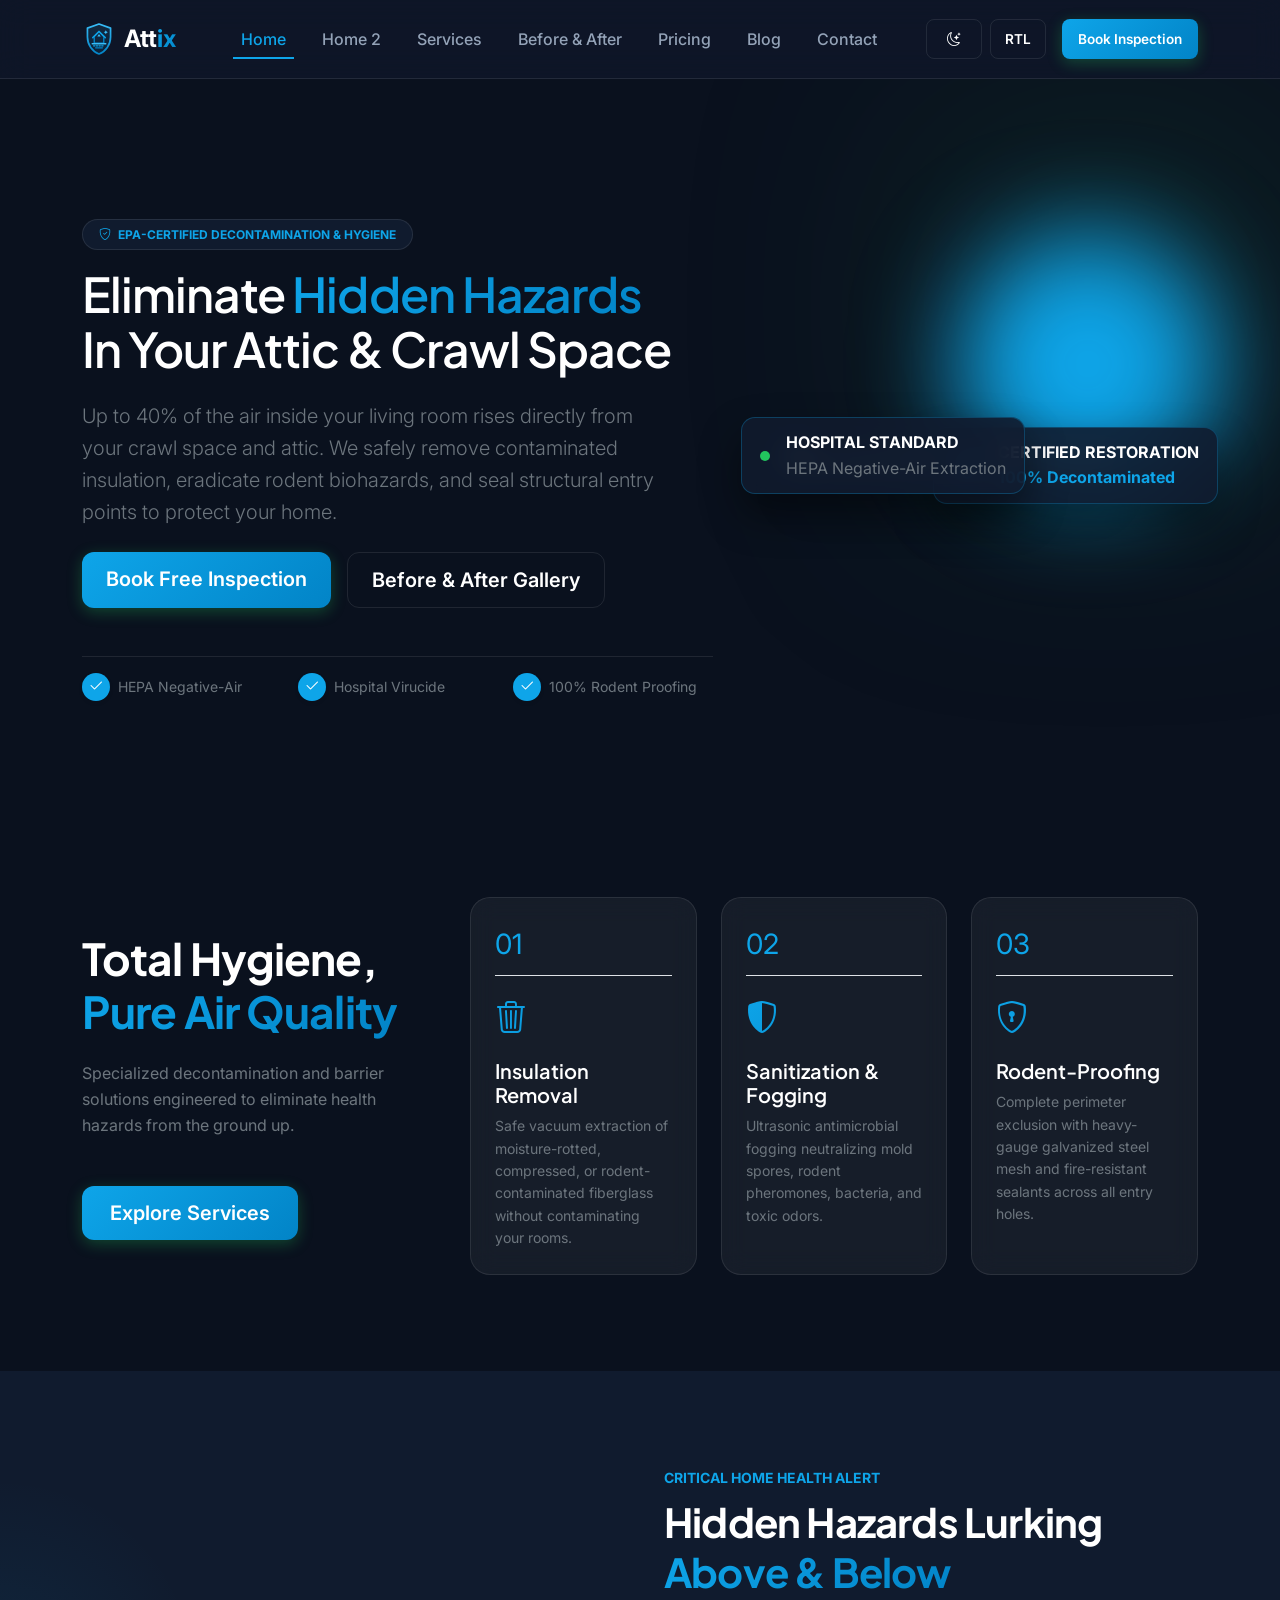
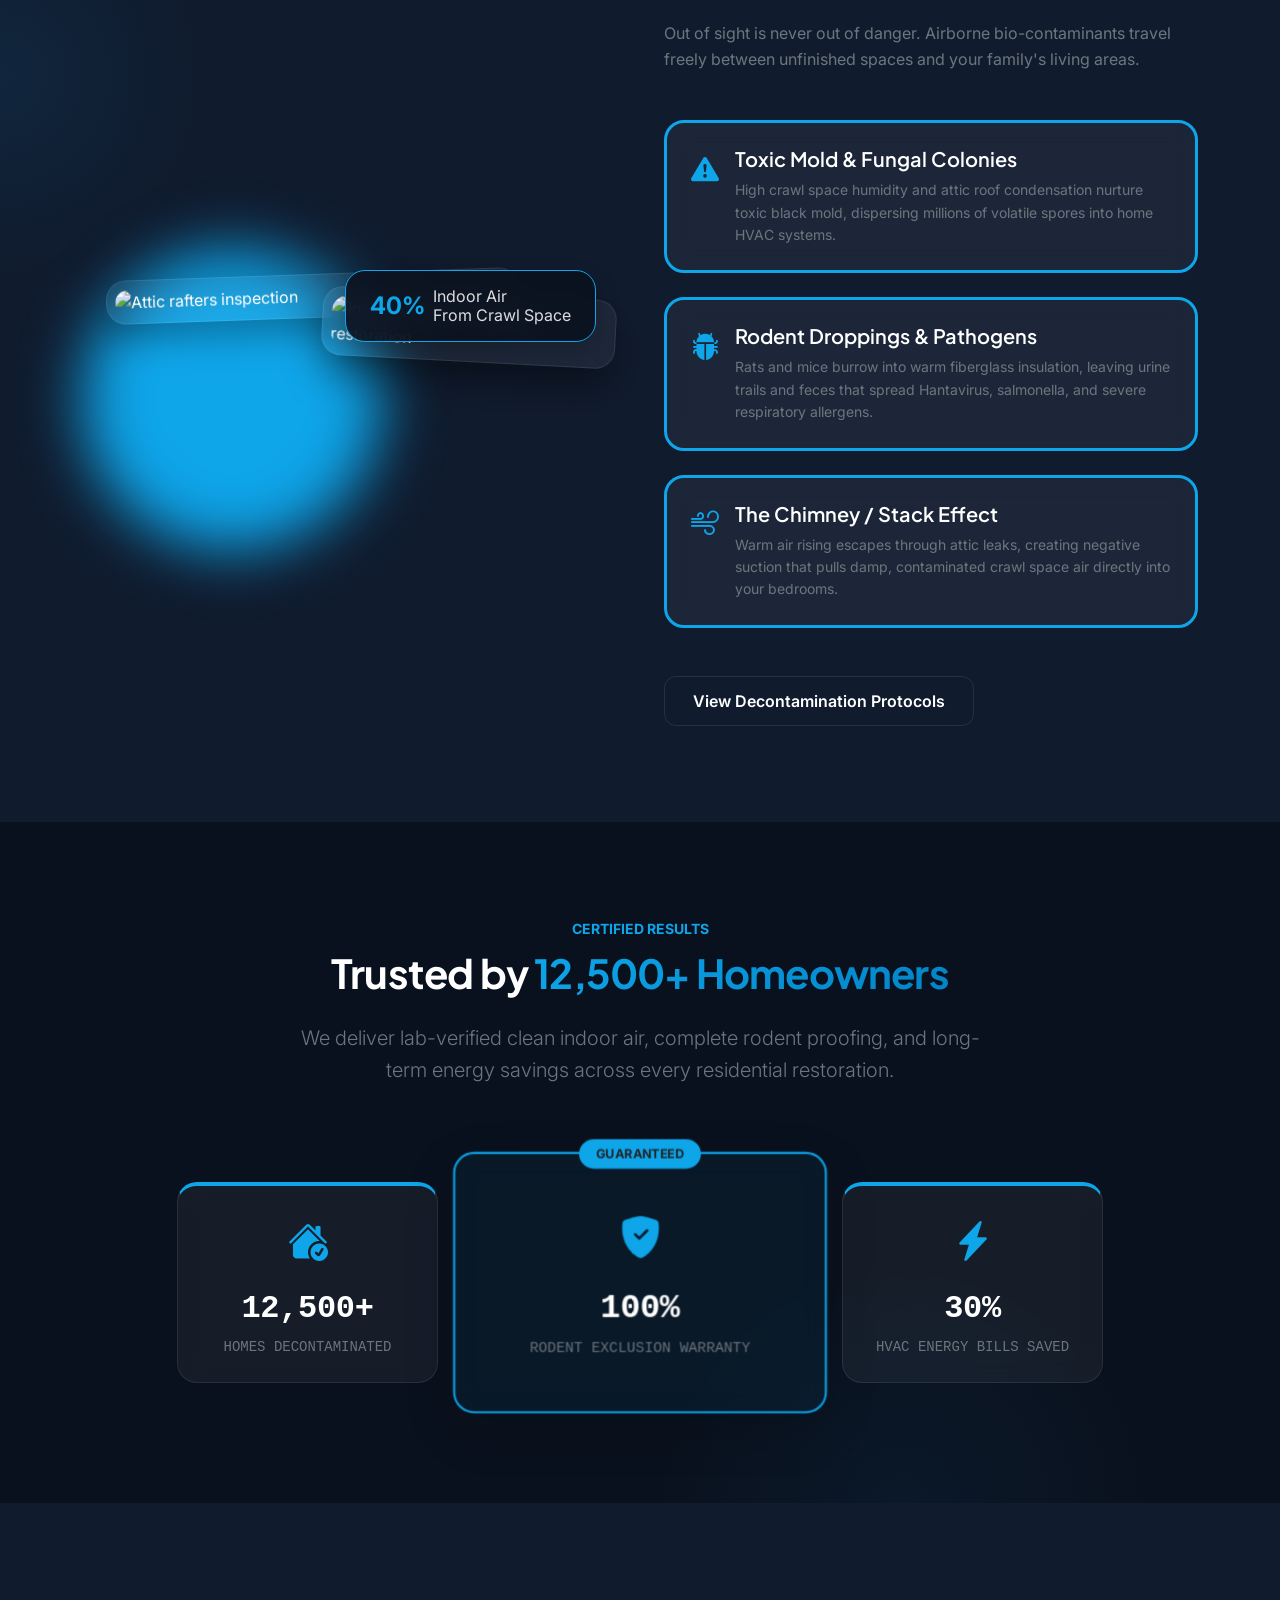
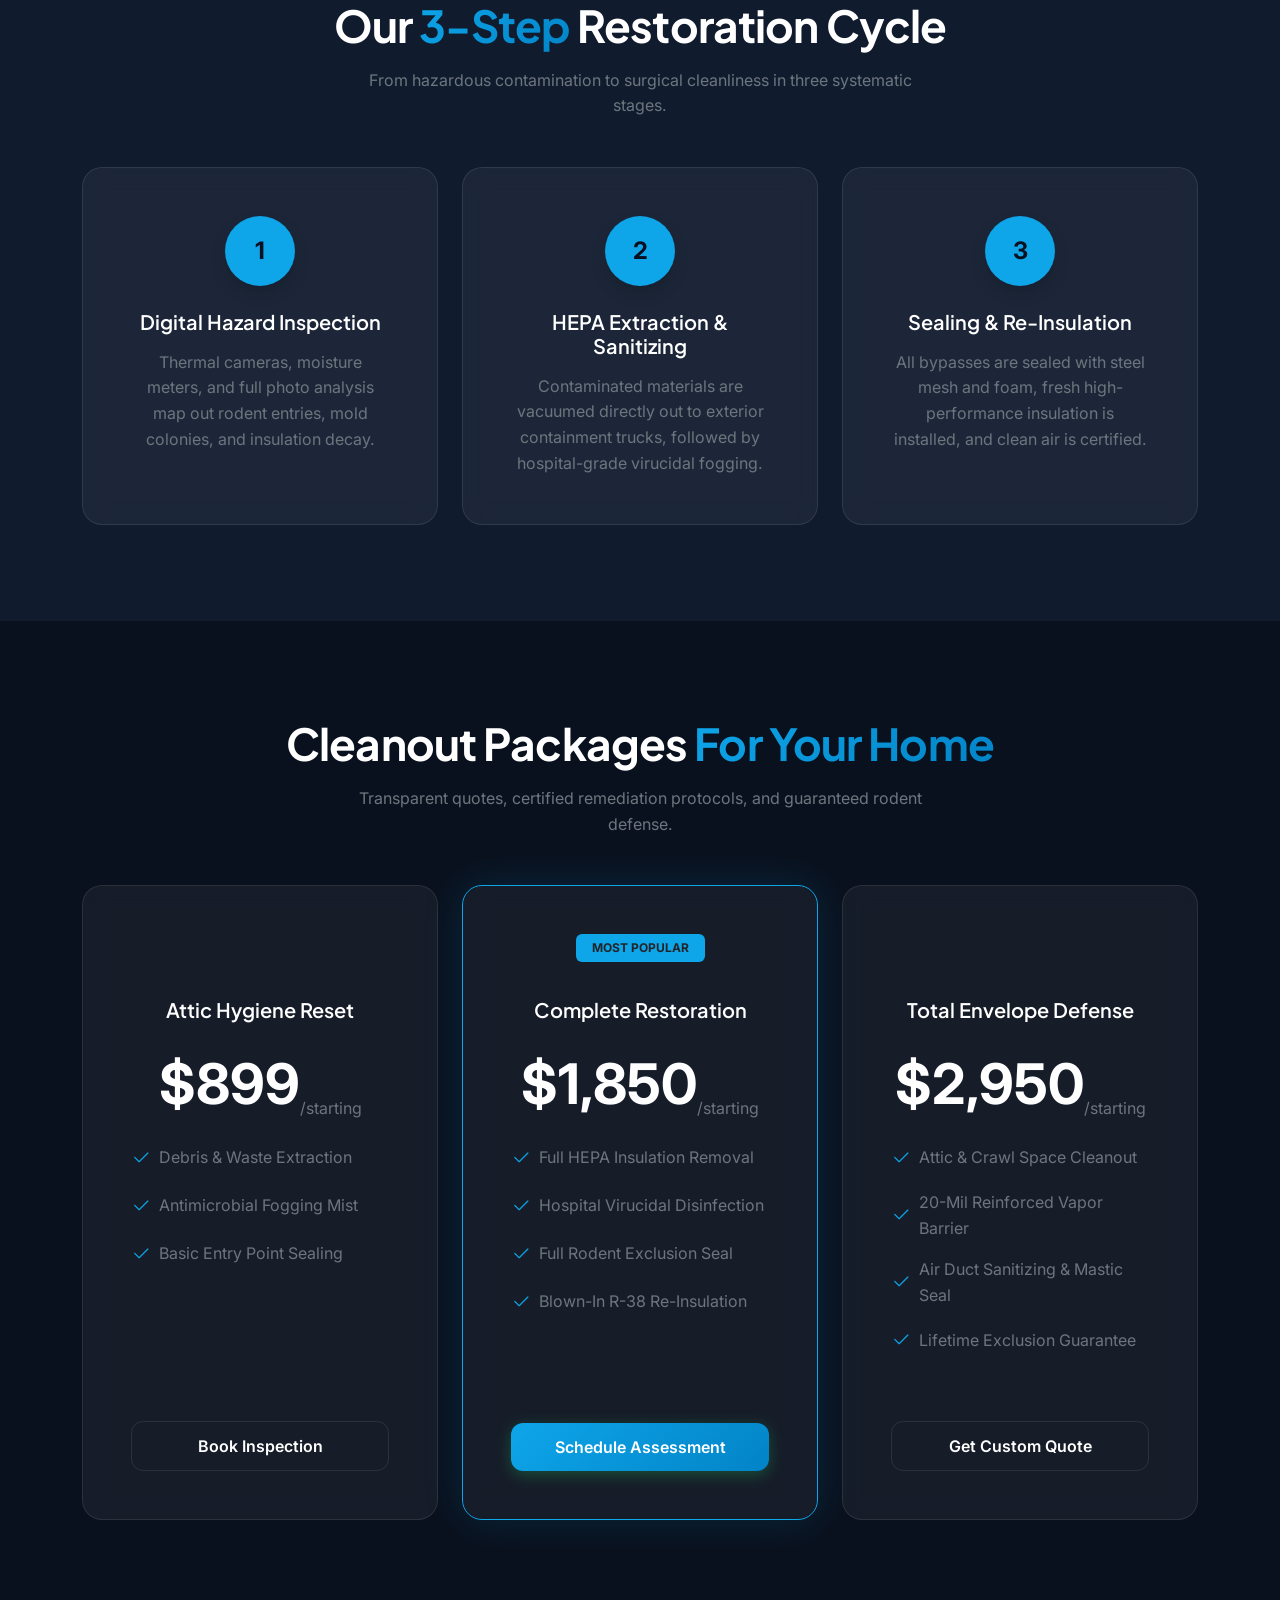
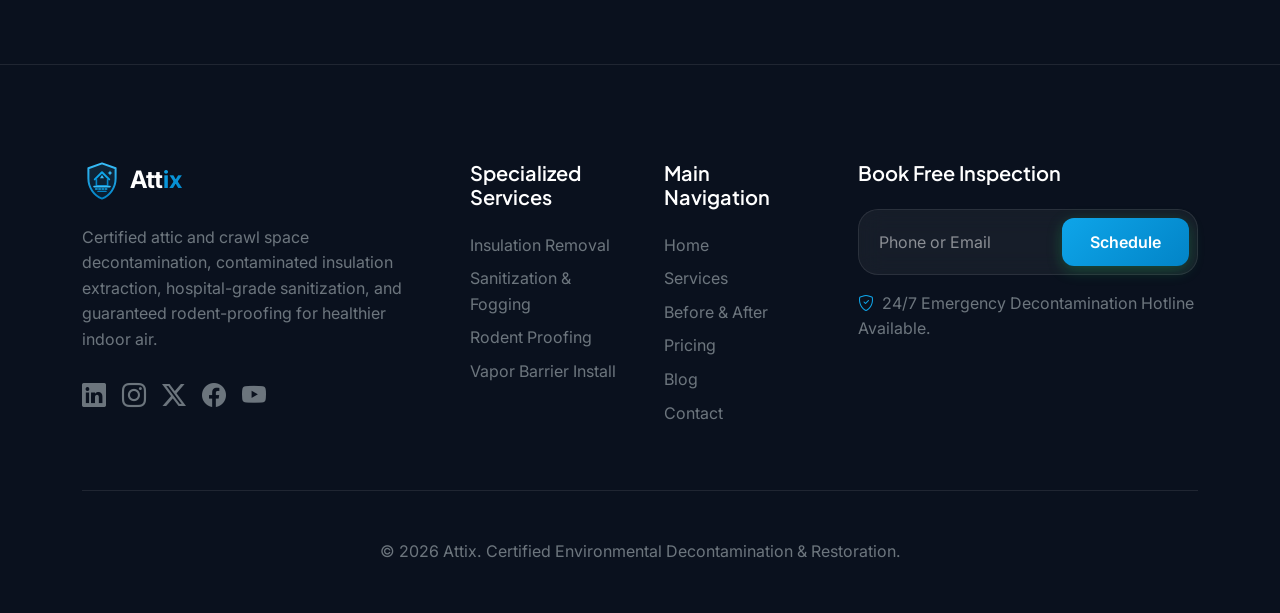
==== index.html @ 50604d41 "feat: complete attic and crawl space cleaning website with Attix branding" ====
<!DOCTYPE html>
<html lang="en">

<head>
    <meta charset="UTF-8">
    <meta name="viewport" content="width=device-width, initial-scale=1.0">
    <title>Attix | Attic &amp; Crawl Space Cleaning Service</title>
    <link rel="icon" type="image/svg+xml" href="assets/images/logo.svg">
    <meta name="description"
        content="Professional attic and crawl space cleaning, contaminated insulation removal, hospital-grade sanitization, and rodent-proofing. Eliminate hidden home hazards today.">

    <!-- Bootstrap 5 CDN -->
    <link href="https://cdn.jsdelivr.net/npm/bootstrap@5.3.0/dist/css/bootstrap.min.css" rel="stylesheet">
    <link rel="stylesheet" href="https://cdn.jsdelivr.net/npm/bootstrap-icons@1.10.5/font/bootstrap-icons.css">

    <!-- Custom CSS -->
    <link rel="stylesheet" href="assets/css/style.css">
    <link rel="stylesheet" href="assets/css/dark-mode.css">
    <link rel="stylesheet" href="assets/css/rtl.css">
</head>

<body>

    <!-- Navbar -->
    <nav class="navbar navbar-expand-xl navbar-custom sticky-top">
        <div class="container">
            <a class="navbar-brand d-flex align-items-center" href="index.html">
                <img src="assets/images/logo.svg" alt="Attix Logo" class="me-2" style="height: 34px; width: 34px;">
                <span class="fw-bold text-white fs-4">Att<span class="text-gradient">ix</span></span>
            </a>
            <button class="navbar-toggler border-0" type="button" data-bs-toggle="collapse" data-bs-target="#navbarNav">
                <i class="bi bi-list text-white fs-2"></i>
            </button>

            <div class="collapse navbar-collapse" id="navbarNav">
                <ul class="navbar-nav mx-auto">
                    <li class="nav-item"><a class="nav-link active" href="index.html">Home</a></li>
                    <li class="nav-item"><a class="nav-link" href="home2.html">Home 2</a></li>
                    <li class="nav-item"><a class="nav-link" href="services.html">Services</a></li>
                    <li class="nav-item"><a class="nav-link" href="portfolio.html">Before & After</a></li>
                    <li class="nav-item"><a class="nav-link" href="pricing.html">Pricing</a></li>
                    <li class="nav-item"><a class="nav-link" href="blog.html">Blog</a></li>
                    <li class="nav-item"><a class="nav-link" href="contact.html">Contact</a></li>
                </ul>
                <div class="d-flex align-items-center gap-3">
                    <div class="d-flex gap-2">
                        <button class="btn btn-outline-custom btn-sm d-flex align-items-center justify-content-center nav-toggle-btn" id="theme-toggle" title="Toggle Theme">
                            <i class="bi bi-moon-stars"></i>
                        </button>
                        <button class="btn btn-outline-custom btn-sm d-flex align-items-center justify-content-center nav-toggle-btn" id="rtl-toggle" title="RTL">
                            RTL
                        </button>
                    </div>
                    <a href="contact.html" class="btn btn-primary-custom btn-sm d-flex align-items-center" title="Book Inspection">
                        Book Inspection
                    </a>
                </div>
            </div>
        </div>
    </nav>

    <!-- Hero Section -->
    <header class="hero-section text-center text-lg-start">
        <div class="hero-glow"></div>
        <div class="container">
            <div class="row align-items-center g-5">
                <div class="col-lg-7 mb-5 mb-lg-0">
                    <span class="badge bg-secondary-bg border border-color text-primary-accent mb-3 px-3 py-2 rounded-pill fw-bold text-uppercase tracking-wider"><i class="bi bi-shield-check me-1"></i> EPA-Certified Decontamination &amp; Hygiene</span>
                    <h1 class="hero-title mb-4">
                        Eliminate <span class="text-gradient">Hidden Hazards</span> <br> In Your Attic &amp; Crawl Space
                    </h1>
                    <p class="lead text-secondary mb-4 pe-lg-5">
                        Up to 40% of the air inside your living room rises directly from your crawl space and attic. We safely remove contaminated insulation, eradicate rodent biohazards, and seal structural entry points to protect your home.
                    </p>
                    <div class="d-flex flex-column flex-sm-row justify-content-center justify-content-lg-start gap-3">
                        <a href="contact.html" class="btn btn-primary-custom btn-lg px-4">Book Free Inspection</a>
                        <a href="portfolio.html" class="btn btn-outline-custom btn-lg px-4">Before &amp; After Gallery</a>
                    </div>
                    
                    <div class="mt-5 pt-3 border-top border-color">
                        <div class="row g-3">
                            <div class="col-sm-4 col-6">
                                <div class="d-flex align-items-center gap-2">
                                    <div class="rounded-circle bg-primary-accent d-flex align-items-center justify-content-center flex-shrink-0 shadow-sm" style="width: 28px; height: 28px;">
                                        <i class="bi bi-check2 text-white fw-bold fs-6"></i>
                                    </div>
                                    <span class="text-secondary text-sm">HEPA Negative-Air</span>
                                </div>
                            </div>
                            <div class="col-sm-4 col-6">
                                <div class="d-flex align-items-center gap-2">
                                    <div class="rounded-circle bg-primary-accent d-flex align-items-center justify-content-center flex-shrink-0 shadow-sm" style="width: 28px; height: 28px;">
                                        <i class="bi bi-check2 text-white fw-bold fs-6"></i>
                                    </div>
                                    <span class="text-secondary text-sm">Hospital Virucide</span>
                                </div>
                            </div>
                            <div class="col-sm-4 col-12">
                                <div class="d-flex align-items-center gap-2">
                                    <div class="rounded-circle bg-primary-accent d-flex align-items-center justify-content-center flex-shrink-0 shadow-sm" style="width: 28px; height: 28px;">
                                        <i class="bi bi-check2 text-white fw-bold fs-6"></i>
                                    </div>
                                    <span class="text-secondary text-sm">100% Rodent Proofing</span>
                                </div>
                            </div>
                        </div>
                    </div>
                </div>
                
                <div class="col-lg-5">
                    <div class="hero-img-container position-relative ps-lg-4">
                        <!-- Background blur glow -->
                        <div class="position-absolute rounded-circle bg-primary-accent opacity-10" style="width: 260px; height: 260px; bottom: -20px; right: -20px; filter: blur(50px); z-index: 0;"></div>
                        
                        <!-- Main visual wrapper -->
                        <div class="float-animation position-relative z-index-1">
                            <img src="https://images.unsplash.com/photo-1581092160607-ee22621dd758?auto=format&fit=crop&q=80&w=800"
                                alt="Attic and Crawl Space Hygiene Inspection" class="main-hero-img img-fluid" style="height: 440px; width: 100%; object-fit: cover;">
                        </div>

                        <!-- Hero Floating Logo Badge 1 (Top-Right) -->
                        <div class="hero-floating-badge badge-pos-top-right float-animation-reverse d-flex align-items-center gap-3">
                            <img src="assets/images/logo.svg" alt="Attix Logo" style="width: 30px; height: 30px;">
                            <div>
                                <div class="fw-bold text-white text-xs text-uppercase tracking-wider">Certified Restoration</div>
                                <div class="text-primary-accent text-xs fw-bold mb-0">100% Decontaminated</div>
                            </div>
                        </div>

                        <!-- Hero Floating Badge 2 (Bottom-Left) -->
                        <div class="hero-floating-badge badge-pos-bottom-left float-slow d-flex align-items-center gap-3">
                            <span class="pulse-indicator"></span>
                            <div>
                                <div class="fw-bold text-white text-xs text-uppercase tracking-wider">Hospital Standard</div>
                                <div class="text-secondary text-xs mb-0">HEPA Negative-Air Extraction</div>
                            </div>
                        </div>
                    </div>
                </div>
            </div>
        </div>
    </header>

    <!-- Core Services Section -->
    <section class="py-5 my-5">
        <div class="container">
            <div class="row align-items-center g-5">
                <div class="col-lg-4 text-center text-lg-start">
                    <h2 class="display-5 mb-4">Total Hygiene, <span class="text-gradient">Pure Air Quality</span></h2>
                    <p class="text-secondary mb-5">Specialized decontamination and barrier solutions engineered to eliminate health hazards from the ground up.</p>
                    <a href="services.html" class="btn btn-primary-custom btn-lg">Explore Services</a>
                </div>
                <div class="col-lg-8">
                    <div class="row g-4">
                        <div class="col-md-4">
                            <div class="glass-card p-4 h-100">
                                <div class="mb-3 fs-3 text-primary-accent border-bottom pb-2">01</div>
                                <i class="bi bi-trash3 fs-2 text-gradient mb-3 d-block"></i>
                                <h4 class="h5 mb-2 text-white">Insulation Removal</h4>
                                <p class="text-secondary text-sm mb-0">Safe vacuum extraction of moisture-rotted, compressed, or rodent-contaminated fiberglass without contaminating your rooms.</p>
                            </div>
                        </div>
                        <div class="col-md-4">
                            <div class="glass-card p-4 h-100">
                                <div class="mb-3 fs-3 text-primary-accent border-bottom pb-2">02</div>
                                <i class="bi bi-shield-shaded fs-2 text-gradient mb-3 d-block"></i>
                                <h4 class="h5 mb-2 text-white">Sanitization &amp; Fogging</h4>
                                <p class="text-secondary text-sm mb-0">Ultrasonic antimicrobial fogging neutralizing mold spores, rodent pheromones, bacteria, and toxic odors.</p>
                            </div>
                        </div>
                        <div class="col-md-4">
                            <div class="glass-card p-4 h-100">
                                <div class="mb-3 fs-3 text-primary-accent border-bottom pb-2">03</div>
                                <i class="bi bi-shield-lock fs-2 text-gradient mb-3 d-block"></i>
                                <h4 class="h5 mb-2 text-white">Rodent-Proofing</h4>
                                <p class="text-secondary text-sm mb-0">Complete perimeter exclusion with heavy-gauge galvanized steel mesh and fire-resistant sealants across all entry holes.</p>
                            </div>
                        </div>
                    </div>
                </div>
            </div>
        </div>
    </section>

    <!-- Hidden Hazards Showcase Section -->
    <section class="py-5 bg-secondary-bg position-relative overflow-hidden">
        <!-- Subtle background glow -->
        <div class="position-absolute" style="width: 400px; height: 400px; background: radial-gradient(circle, rgba(14, 165, 233, 0.08) 0%, transparent 70%); top: 10%; left: -200px; pointer-events: none;"></div>
        
        <div class="container py-5">
            <div class="row align-items-center g-5">
                <!-- Left: Overlapping Image Gallery -->
                <div class="col-lg-6">
                    <div class="position-relative p-4">
                        <!-- Background decoration circle -->
                        <div class="position-absolute rounded-circle bg-primary-accent opacity-10" style="width: 300px; height: 300px; top: 0; left: 0; filter: blur(30px); z-index: 0;"></div>
                        
                        <!-- Main Image -->
                        <div class="glass-card p-2 position-relative z-index-1" style="max-width: 85%; transform: rotate(-2deg); box-shadow: 0 15px 35px rgba(0,0,0,0.3);">
                            <img src="https://images.unsplash.com/photo-1513694203232-719a280e022f?auto=format&fit=crop&q=80&w=800"
                                class="img-fluid rounded-4" alt="Attic rafters inspection" style="width: 100%; height: 350px; object-fit: cover;">
                        </div>
                        
                        <!-- Floating Overlapping Image -->
                        <div class="glass-card p-2 position-absolute" style="max-width: 55%; bottom: -20px; right: 0; z-index: 2; transform: rotate(3deg); box-shadow: 0 20px 40px rgba(0,0,0,0.4);">
                            <img src="https://images.unsplash.com/photo-1621905251189-08b45d6a269e?auto=format&fit=crop&q=80&w=600"
                                class="img-fluid rounded-4" alt="Insulation and air sealing restoration" style="width: 100%; height: 220px; object-fit: cover;">
                        </div>
                        
                        <!-- Floating Badge -->
                        <div class="glass-card px-4 py-3 position-absolute border-primary-accent" style="top: 20px; right: 20px; z-index: 3; background: rgba(10, 17, 30, 0.9); box-shadow: 0 10px 25px rgba(0,0,0,0.2);">
                            <div class="d-flex align-items-center gap-2">
                                <span class="fs-4 text-primary-accent fw-bold">40%</span>
                                <span class="text-xs" style="line-height: 1.2; color: rgba(255, 255, 255, 0.85) !important;">Indoor Air<br>From Crawl Space</span>
                            </div>
                        </div>
                    </div>
                </div>

                <!-- Right: Content and Feature Blocks -->
                <div class="col-lg-6">
                    <div class="text-center text-lg-start">
                        <span class="text-primary-accent text-uppercase tracking-wider small fw-bold mb-2 d-block">Critical Home Health Alert</span>
                        <h2 class="section-title mb-4">Hidden Hazards Lurking <span class="text-gradient">Above &amp; Below</span></h2>
                        <p class="text-secondary mb-5">Out of sight is never out of danger. Airborne bio-contaminants travel freely between unfinished spaces and your family's living areas.</p>
                    </div>
                    
                    <div class="d-flex flex-column gap-4 mb-5">
                        <div class="glass-card p-4 hover-effect border-start border-3 border-primary-accent">
                            <div class="d-flex align-items-start gap-3">
                                <div class="fs-3 text-primary-accent"><i class="bi bi-exclamation-triangle-fill"></i></div>
                                <div>
                                    <h4 class="h5 text-white mb-2">Toxic Mold &amp; Fungal Colonies</h4>
                                    <p class="text-secondary text-sm mb-0">High crawl space humidity and attic roof condensation nurture toxic black mold, dispersing millions of volatile spores into home HVAC systems.</p>
                                </div>
                            </div>
                        </div>
                        
                        <div class="glass-card p-4 hover-effect border-start border-3 border-primary-accent">
                            <div class="d-flex align-items-start gap-3">
                                <div class="fs-3 text-primary-accent"><i class="bi bi-bug-fill"></i></div>
                                <div>
                                    <h4 class="h5 text-white mb-2">Rodent Droppings &amp; Pathogens</h4>
                                    <p class="text-secondary text-sm mb-0">Rats and mice burrow into warm fiberglass insulation, leaving urine trails and feces that spread Hantavirus, salmonella, and severe respiratory allergens.</p>
                                </div>
                            </div>
                        </div>

                        <div class="glass-card p-4 hover-effect border-start border-3 border-primary-accent">
                            <div class="d-flex align-items-start gap-3">
                                <div class="fs-3 text-primary-accent"><i class="bi bi-wind"></i></div>
                                <div>
                                    <h4 class="h5 text-white mb-2">The Chimney / Stack Effect</h4>
                                    <p class="text-secondary text-sm mb-0">Warm air rising escapes through attic leaks, creating negative suction that pulls damp, contaminated crawl space air directly into your bedrooms.</p>
                                </div>
                            </div>
                        </div>
                    </div>
                    
                    <div class="d-flex justify-content-center justify-content-lg-start gap-3">
                        <a href="services.html" class="btn btn-outline-custom">View Decontamination Protocols</a>
                    </div>
                </div>
            </div>
        </div>
    </section>

    <!-- Trusted By / Stats Section -->
    <section class="py-5 position-relative overflow-hidden">
        <!-- Glow accents -->
        <div class="position-absolute" style="width: 500px; height: 500px; background: radial-gradient(circle, rgba(14, 165, 233, 0.05) 0%, transparent 70%); bottom: -250px; right: 10%; pointer-events: none;"></div>

        <div class="container py-5 text-center">
            <div class="max-w-700 mx-auto mb-5">
                <span class="text-primary-accent text-uppercase tracking-wider small fw-bold mb-2 d-block">Certified Results</span>
                <h2 class="section-title mb-4">Trusted by <span class="text-gradient">12,500+ Homeowners</span></h2>
                <p class="text-secondary lead">We deliver lab-verified clean indoor air, complete rodent proofing, and long-term energy savings across every residential restoration.</p>
            </div>
            
            <div class="row g-4 justify-content-center align-items-center mt-2">
                <!-- Stat Card 1 -->
                <div class="col-md-4 col-lg-3">
                    <div class="glass-card p-4 text-center hover-effect h-100" style="border-top: 4px solid var(--primary-accent);">
                        <div class="fs-1 text-primary-accent mb-3"><i class="bi bi-house-check-fill"></i></div>
                        <h3 class="display-6 fw-bold text-white mb-2 font-monospace">12,500+</h3>
                        <p class="text-secondary small mb-0 font-monospace text-uppercase tracking-wider">Homes Decontaminated</p>
                    </div>
                </div>

                <!-- Stat Card 2 (Highlighted) -->
                <div class="col-md-4 col-lg-4">
                    <div class="glass-card p-5 text-center hover-effect h-100 position-relative shadow-lg" 
                        style="border: 2px solid var(--primary-accent); transform: scale(1.05); background: rgba(14, 165, 233, 0.05);">
                        <div class="position-absolute top-0 start-50 translate-middle badge bg-primary-accent text-dark rounded-pill px-3 py-2 text-xs">GUARANTEED</div>
                        <div class="fs-1 text-primary-accent mb-3"><i class="bi bi-shield-fill-check"></i></div>
                        <h3 class="display-5 fw-bold text-white mb-2 font-monospace">100%</h3>
                        <p class="text-secondary small mb-0 font-monospace text-uppercase tracking-wider">Rodent Exclusion Warranty</p>
                    </div>
                </div>

                <!-- Stat Card 3 -->
                <div class="col-md-4 col-lg-3">
                    <div class="glass-card p-4 text-center hover-effect h-100" style="border-top: 4px solid var(--primary-accent);">
                        <div class="fs-1 text-primary-accent mb-3"><i class="bi bi-lightning-charge-fill"></i></div>
                        <h3 class="display-6 fw-bold text-white mb-2 font-monospace">30%</h3>
                        <p class="text-secondary small mb-0 font-monospace text-uppercase tracking-wider">HVAC Energy Bills Saved</p>
                    </div>
                </div>
            </div>
        </div>
    </section>

    <!-- How It Works Section -->
    <section class="py-5 bg-secondary-bg">
        <div class="container py-5">
            <div class="text-center mb-5">
                <h2 class="display-5 mb-3">Our <span class="text-gradient">3-Step</span> Restoration Cycle</h2>
                <p class="text-secondary max-w-600 mx-auto">From hazardous contamination to surgical cleanliness in three systematic stages.</p>
            </div>
            <div class="row g-4">
                <div class="col-md-4">
                    <div class="glass-card p-5 h-100 text-center">
                        <div class="mb-4 mx-auto d-flex align-items-center justify-content-center fw-bold rounded-circle shadow"
                            style="width: 70px; height: 70px; font-size: 1.5rem; background-color: var(--primary-accent); color: #0b1020;">1</div>
                        <h4 class="h5 mb-3">Digital Hazard Inspection</h4>
                        <p class="text-secondary mb-0">Thermal cameras, moisture meters, and full photo analysis map out rodent entries, mold colonies, and insulation decay.</p>
                    </div>
                </div>
                <div class="col-md-4">
                    <div class="glass-card p-5 h-100 text-center">
                        <div class="mb-4 mx-auto d-flex align-items-center justify-content-center fw-bold rounded-circle shadow"
                            style="width: 70px; height: 70px; font-size: 1.5rem; background-color: var(--primary-accent); color: #0b1020;">2</div>
                        <h4 class="h5 mb-3">HEPA Extraction &amp; Sanitizing</h4>
                        <p class="text-secondary mb-0">Contaminated materials are vacuumed directly out to exterior containment trucks, followed by hospital-grade virucidal fogging.</p>
                    </div>
                </div>
                <div class="col-md-4">
                    <div class="glass-card p-5 h-100 text-center">
                        <div class="mb-4 mx-auto d-flex align-items-center justify-content-center fw-bold rounded-circle shadow"
                            style="width: 70px; height: 70px; font-size: 1.5rem; background-color: var(--primary-accent); color: #0b1020;">3</div>
                        <h4 class="h5 mb-3">Sealing &amp; Re-Insulation</h4>
                        <p class="text-secondary mb-0">All bypasses are sealed with steel mesh and foam, fresh high-performance insulation is installed, and clean air is certified.</p>
                    </div>
                </div>
            </div>
        </div>
    </section>

    <!-- Pricing Preview Section -->
    <section class="py-5">
        <div class="container py-5">
            <div class="text-center mb-5">
                <h2 class="display-5 mb-3">Cleanout Packages <span class="text-gradient">For Your Home</span></h2>
                <p class="text-secondary max-w-600 mx-auto">Transparent quotes, certified remediation protocols, and guaranteed rodent defense.</p>
            </div>
            <div class="row g-4 justify-content-center">
                <div class="col-lg-4 col-md-6">
                    <div class="glass-card p-5 h-100 d-flex flex-column">
                        <div style="height: 40px;" class="mb-4"></div> <!-- Badge Spacer -->
                        <h4 class="h5 text-white mb-4 text-center">Attic Hygiene Reset</h4>
                        <div class="display-4 fw-bold mb-4 text-white text-center" style="min-height: 72px; display: flex; align-items: flex-end; justify-content: center;">$899 <span
                                class="fs-6 text-secondary fw-normal">/starting</span></div>
                        <ul class="list-unstyled mb-5 text-secondary">
                            <li class="mb-3 d-flex align-items-center gap-2"><i
                                    class="bi bi-check2 text-primary-accent fs-5"></i> Debris &amp; Waste Extraction</li>
                            <li class="mb-3 d-flex align-items-center gap-2"><i
                                    class="bi bi-check2 text-primary-accent fs-5"></i> Antimicrobial Fogging Mist</li>
                            <li class="mb-3 d-flex align-items-center gap-2"><i
                                    class="bi bi-check2 text-primary-accent fs-5"></i> Basic Entry Point Sealing</li>
                        </ul>
                        <div class="mt-auto">
                            <a href="contact.html" class="btn btn-outline-custom w-100">Book Inspection</a>
                        </div>
                    </div>
                </div>
                <div class="col-lg-4 col-md-6">
                    <div class="glass-card p-5 h-100 border-primary-accent d-flex flex-column"
                        style="box-shadow: 0 0 40px rgba(14, 165, 233, 0.15);">
                        <div class="text-center mb-4" style="height: 40px;">
                            <div class="badge bg-primary-accent text-dark px-3 py-2">MOST POPULAR</div>
                        </div>
                        <h4 class="h5 text-white mb-4 text-center">Complete Restoration</h4>
                        <div class="display-4 fw-bold mb-4 text-white text-center" style="min-height: 72px; display: flex; align-items: flex-end; justify-content: center;">$1,850 <span
                                class="fs-6 text-secondary fw-normal">/starting</span></div>
                        <ul class="list-unstyled mb-5 text-secondary">
                            <li class="mb-3 d-flex align-items-center gap-2"><i
                                    class="bi bi-check2 text-primary-accent fs-5"></i> Full HEPA Insulation Removal</li>
                            <li class="mb-3 d-flex align-items-center gap-2"><i
                                    class="bi bi-check2 text-primary-accent fs-5"></i> Hospital Virucidal Disinfection</li>
                            <li class="mb-3 d-flex align-items-center gap-2"><i
                                    class="bi bi-check2 text-primary-accent fs-5"></i> Full Rodent Exclusion Seal</li>
                            <li class="mb-3 d-flex align-items-center gap-2"><i
                                    class="bi bi-check2 text-primary-accent fs-5"></i> Blown-In R-38 Re-Insulation</li>
                        </ul>
                        <div class="mt-auto">
                            <a href="contact.html" class="btn btn-primary-custom w-100">Schedule Assessment</a>
                        </div>
                    </div>
                </div>
                <div class="col-lg-4 col-md-6">
                    <div class="glass-card p-5 h-100 d-flex flex-column">
                        <div style="height: 40px;" class="mb-4"></div> <!-- Badge Spacer -->
                        <h4 class="h5 text-white mb-4 text-center">Total Envelope Defense</h4>
                        <div class="display-4 fw-bold mb-4 text-white text-center" style="min-height: 72px; display: flex; align-items: flex-end; justify-content: center;">$2,950 <span
                                class="fs-6 text-secondary fw-normal">/starting</span></div>
                        <ul class="list-unstyled mb-5 text-secondary">
                            <li class="mb-3 d-flex align-items-center gap-2"><i
                                    class="bi bi-check2 text-primary-accent fs-5"></i> Attic &amp; Crawl Space Cleanout</li>
                            <li class="mb-3 d-flex align-items-center gap-2"><i
                                    class="bi bi-check2 text-primary-accent fs-5"></i> 20-Mil Reinforced Vapor Barrier</li>
                            <li class="mb-3 d-flex align-items-center gap-2"><i
                                    class="bi bi-check2 text-primary-accent fs-5"></i> Air Duct Sanitizing &amp; Mastic Seal</li>
                            <li class="mb-3 d-flex align-items-center gap-2"><i
                                    class="bi bi-check2 text-primary-accent fs-5"></i> Lifetime Exclusion Guarantee</li>
                        </ul>
                        <div class="mt-auto">
                            <a href="contact.html" class="btn btn-outline-custom w-100">Get Custom Quote</a>
                        </div>
                    </div>
                </div>
            </div>
        </div>
    </section>

    <!-- Footer -->
    <footer class="py-5 mt-5 border-top border-color">
        <div class="container py-5">
            <div class="row g-5">
                <div class="col-lg-4">
                    <a class="navbar-brand d-flex align-items-center mb-4" href="index.html">
                        <img src="assets/images/logo.svg" alt="Attix Logo" height="34" class="me-2">
                        <span class="fw-bold text-white fs-4">Att<span class="text-gradient">ix</span></span>
                    </a>
                    <p class="text-secondary">Certified attic and crawl space decontamination, contaminated insulation extraction, hospital-grade sanitization, and guaranteed rodent-proofing for healthier indoor air.</p>
                    <div class="d-flex gap-3 fs-4 mt-4 social-links">
                        <a href="#" class="text-secondary"><i class="bi bi-linkedin"></i></a>
                        <a href="#" class="text-secondary"><i class="bi bi-instagram"></i></a>
                        <a href="#" class="text-secondary"><i class="bi bi-twitter-x"></i></a>
                        <a href="#" class="text-secondary"><i class="bi bi-facebook"></i></a>
                        <a href="#" class="text-secondary"><i class="bi bi-youtube"></i></a>
                    </div>
                </div>
                <div class="col-6 col-lg-2">
                    <h5 class="mb-4">Specialized Services</h5>
                    <ul class="list-unstyled text-secondary">
                        <li class="mb-2"><a href="services.html" class="text-decoration-none text-secondary">Insulation Removal</a></li>
                        <li class="mb-2"><a href="services.html" class="text-decoration-none text-secondary">Sanitization &amp; Fogging</a></li>
                        <li class="mb-2"><a href="services.html" class="text-decoration-none text-secondary">Rodent Proofing</a></li>
                        <li class="mb-2"><a href="services.html" class="text-decoration-none text-secondary">Vapor Barrier Install</a></li>
                    </ul>
                </div>
                <div class="col-6 col-lg-2">
                    <h5 class="mb-4">Main Navigation</h5>
                    <ul class="list-unstyled text-secondary">
                        <li class="mb-2"><a href="index.html" class="text-decoration-none text-secondary">Home</a></li>
                        <li class="mb-2"><a href="services.html" class="text-decoration-none text-secondary">Services</a></li>
                        <li class="mb-2"><a href="portfolio.html" class="text-decoration-none text-secondary">Before &amp; After</a></li>
                        <li class="mb-2"><a href="pricing.html" class="text-decoration-none text-secondary">Pricing</a></li>
                        <li class="mb-2"><a href="blog.html" class="text-decoration-none text-secondary">Blog</a></li>
                        <li class="mb-2"><a href="contact.html" class="text-decoration-none text-secondary">Contact</a></li>
                    </ul>
                </div>
                <div class="col-lg-4">
                    <h5 class="mb-4">Book Free Inspection</h5>
                    <div class="glass-card p-2 d-flex">
                        <input type="text" class="form-control bg-transparent border-0 text-white shadow-none"
                            placeholder="Phone or Email">
                        <a href="contact.html" class="btn btn-primary-custom ms-2 text-nowrap">Schedule</a>
                    </div>
                    <p class="text-secondary text-xs mt-3 mb-0"><i class="bi bi-shield-check text-primary-accent me-1"></i> 24/7 Emergency Decontamination Hotline Available.</p>
                </div>
            </div>
            <div class="text-center mt-5 pt-5 text-secondary border-top border-color">
                <p>&copy; 2026 Attix. Certified Environmental Decontamination &amp; Restoration.</p>
            </div>
        </div>
    </footer>

    <!-- Scripts -->
    <script src="https://cdn.jsdelivr.net/npm/bootstrap@5.3.0/dist/js/bootstrap.bundle.min.js"></script>
    <script src="assets/js/main.js"></script>
</body>

</html>
---- assets/css/style.css ----
@import url('https://fonts.googleapis.com/css2?family=Plus+Jakarta+Sans:wght@400;500;600;700;800&family=Inter:wght@400;500;600;700&display=swap');

:root {
    --primary-bg: #0A111E;
    --secondary-bg: #101B2E;
    --card-bg: rgba(255, 255, 255, 0.05);
    --primary-accent: #0EA5E9;
    --secondary-accent: #0284C7;
    --gradient-primary: linear-gradient(135deg, #0EA5E9, #0284C7);
    --text-primary: #FFFFFF;
    --text-secondary: #94A3B8;
    --border-color: rgba(255, 255, 255, 0.09);
    --glow-color: rgba(14, 165, 233, 0.25);
    --success: #10B981;
    --warning: #F59E0B;
    --error: #EF4444;
    --transition: all 0.3s cubic-bezier(0.4, 0, 0.2, 1);
}

* {
    margin: 0;
    padding: 0;
    box-sizing: border-box;
}

body {
    font-size: 16px !important;
    font-family: 'Inter', sans-serif;
    font-weight: 410;
    background-color: var(--primary-bg);
    color: var(--text-primary);
    overflow-x: hidden;
    line-height: 1.6;
}

/* Glassmorphism */
.glass-card {
    background: var(--card-bg);
    backdrop-filter: blur(12px);
    -webkit-backdrop-filter: blur(12px);
    border: 1px solid var(--border-color);
    border-radius: 20px;
    transition: var(--transition);
}

.glass-card:hover {
    border-color: var(--primary-accent);
    box-shadow: 0 0 20px var(--glow-color);
    transform: translateY(-5px);
}

/* Typography Rules */
h1, .h1 {
    font-family: 'Plus Jakarta Sans', sans-serif !important;
    font-size: clamp(2.5rem, 5vw, 3.5rem) !important;
    font-weight: 700 !important;
    letter-spacing: -0.02em;
}

.display-2,
.display-3 {
    font-family: 'Plus Jakarta Sans', sans-serif !important;
    font-size: clamp(1.5rem, 4vw, 2.5rem) !important;
    line-height: 1.15 !important;
    font-weight: 700 !important;
}

h2, .h2 {
    font-family: 'Plus Jakarta Sans', sans-serif !important;
    font-size: clamp(2rem, 4vw, 2.75rem) !important;
    font-weight: 700 !important;
    letter-spacing: -0.02em;
}

h3, .h3 {
    font-family: 'Plus Jakarta Sans', sans-serif !important;
    font-size: clamp(1.5rem, 3vw, 2rem) !important;
    font-weight: 600 !important;
    letter-spacing: -0.01em;
}

h4, h5, h6, .h4, .h5, .h6 {
    font-family: 'Plus Jakarta Sans', sans-serif !important;
    font-weight: 600 !important;
}

.text-gradient {
    background: var(--gradient-primary);
    -webkit-background-clip: text;
    background-clip: text;
    -webkit-text-fill-color: transparent;
}

/* Buttons */
.btn-primary-custom {
    background: var(--gradient-primary);
    border: none;
    color: white;
    padding: 12px 28px;
    border-radius: 12px;
    font-weight: 600;
    transition: var(--transition);
    box-shadow: 0 4px 15px rgba(34, 197, 94, 0.3);
}

.btn-primary-custom:hover {
    transform: translateY(-2px);
    box-shadow: 0 6px 20px rgba(34, 197, 94, 0.5);
    color: white;
}

.btn-outline-custom {
    background: transparent;
    border: 1px solid var(--border-color);
    color: var(--text-primary);
    padding: 12px 28px;
    border-radius: 12px;
    font-weight: 600;
    transition: var(--transition);
}

.btn-outline-custom:hover {
    background: var(--card-bg);
    border-color: var(--primary-accent);
    color: var(--primary-accent);
}

.btn-primary-custom.btn-sm,
.btn-outline-custom.btn-sm {
    padding: 6px 16px !important;
    font-size: 0.85rem !important;
    border-radius: 8px !important;
}

/* Header Buttons & Icons: Equal Height Alignment */
.navbar-custom .btn {
    height: 40px !important;
    min-height: 40px !important;
    display: inline-flex !important;
    align-items: center !important;
    justify-content: center !important;
    padding: 8px 16px !important;
    font-weight: 600;
}

.nav-toggle-btn {
    width: 56px !important;
    min-width: 56px !important;
    height: 40px !important;
    min-height: 40px !important;
    padding: 8px 10px !important;
    display: inline-flex !important;
    align-items: center !important;
    justify-content: center !important;
    gap: 0;
}

/* Navbar */
.navbar-custom {
    background: rgba(15, 23, 42, 0.8);
    backdrop-filter: blur(15px);
    border-bottom: 1px solid var(--border-color);
    padding: 15px 0;
    transition: var(--transition);
}

.navbar-brand img {
    height: 40px;
}

.nav-link {
    color: var(--text-secondary) !important;
    font-weight: 500;
    margin: 0 10px;
    transition: var(--transition);
    position: relative;
    padding-bottom: 6px !important;
}

.nav-link::after {
    content: '';
    position: absolute;
    bottom: 0;
    left: 0;
    width: 100%;
    height: 2px;
    background-color: var(--primary-accent);
    transform: scaleX(0);
    transition: transform 0.3s ease;
    transform-origin: right;
}

.nav-link:hover::after,
.nav-link.active::after {
    transform: scaleX(1);
    transform-origin: left;
}

.nav-link:hover,
.nav-link.active {
    color: var(--primary-accent) !important;
}

@media (min-width: 1200px) {
    .navbar-custom .navbar-collapse {
        align-items: center;
    }

    .navbar-custom .navbar-nav .nav-item {
        flex-shrink: 0;
    }

    .navbar-custom .navbar-nav .nav-link {
        white-space: nowrap;
    }
}

@media (max-width: 1199.98px) {
    .navbar-custom {
        z-index: 1050 !important;
    }
    
    .navbar-custom .navbar-brand,
    .navbar-custom .navbar-toggler {
        position: relative;
        z-index: 1060 !important;
    }

    .navbar-custom .navbar-collapse {
        position: fixed !important;
        top: 0;
        left: 0;
        width: 100vw !important;
        height: 100vh !important;
        background: var(--primary-bg) !important;
        z-index: 1050 !important;
        padding: 100px 24px 40px !important;
        margin: 0 !important;
        border: none !important;
        border-radius: 0 !important;
        display: flex !important;
        flex-direction: column !important;
        align-items: center !important;
        justify-content: center !important;
        overflow-y: auto !important;
        opacity: 0;
        visibility: hidden;
        transition: opacity 0.3s ease, visibility 0.3s ease !important;
    }

    .navbar-custom .navbar-collapse.collapsing {
        height: 100vh !important;
        display: flex !important;
        opacity: 0;
        visibility: visible !important;
        transition: opacity 0.3s ease !important;
    }

    .navbar-custom .navbar-collapse.show {
        opacity: 1 !important;
        visibility: visible !important;
    }
    
    .navbar-custom .navbar-collapse:not(.show):not(.collapsing) {
        display: none !important;
    }

    .navbar-custom .navbar-nav {
        text-align: center;
        margin-bottom: 30px !important;
        width: 100%;
        display: flex;
        flex-direction: column;
        align-items: center;
        gap: 15px !important;
    }

    .navbar-custom .navbar-nav .nav-link {
        font-size: 1.5rem !important;
        padding: 8px 0 !important;
        margin: 0 !important;
    }

    .navbar-custom .navbar-collapse > .d-flex.align-items-center.gap-3 {
        justify-content: center !important;
        width: 100% !important;
        flex-direction: row !important;
        flex-wrap: wrap !important;
        gap: 15px !important;
    }
}

.back-to-top {
    position: fixed;
    right: 24px;
    bottom: 24px;
    width: 46px;
    height: 46px;
    border: 1px solid var(--border-color);
    border-radius: 12px;
    background: rgba(30, 41, 59, 0.9);
    color: #f8fafc;
    display: inline-flex;
    align-items: center;
    justify-content: center;
    cursor: pointer;
    z-index: 999;
    opacity: 0;
    visibility: hidden;
    transform: translateY(8px);
    transition: var(--transition);
}

.back-to-top i {
    color: inherit;
    font-size: 20px;
    line-height: 1;
}

.back-to-top:hover {
    border-color: var(--primary-accent);
    color: var(--primary-accent);
    background: rgba(30, 41, 59, 1);
}

.back-to-top.show {
    opacity: 1;
    visibility: visible;
    transform: translateY(0);
}

/* Hero Section */
.hero-section {
    padding: 140px 0 100px;
    position: relative;
    overflow: hidden;
}

[dir="rtl"] .hero-section {
    text-align: right !important;
}

@media (min-width: 992px) {
    [dir="rtl"] .hero-section .text-lg-start {
        text-align: right !important;
    }
    [dir="rtl"] .hero-section .justify-content-lg-start {
        justify-content: flex-start !important;
    }
[dir="rtl"] .hero-section .pe-lg-5 {
        padding-right: 0 !important;
        padding-left: 3rem !important;
    }
}

[dir="rtl"] #featured-guide {
    direction: rtl;
    text-align: right;
}

.hero-section-alt {
    position: relative;
    overflow: hidden;
}

.hero-glow {
    position: absolute;
    top: -10%;
    right: -10%;
    width: 600px;
    height: 600px;
    background: radial-gradient(circle, rgba(34, 197, 94, 0.15) 0%, rgba(21, 128, 61, 0.05) 50%, transparent 100%);
    filter: blur(80px);
    z-index: -1;
}

.hero-mockup-wrapper {
    position: relative;
    z-index: 1;
}

.hero-mockup-wrapper img {
    width: 100%;
    border-radius: 30px;
    border: 1px solid var(--border-color);
    box-shadow: 0 30px 60px rgba(0, 0, 0, 0.5);
}

.premium-brand-img {
    width: 100%;
    aspect-ratio: 16 / 9;
    object-fit: cover;
    display: block;
}

/* Animations */
@keyframes float {
    0% {
        transform: translateY(0px);
    }

    50% {
        transform: translateY(-20px);
    }

    100% {
        transform: translateY(0px);
    }
}

.float-animation {
    animation: float 6s ease-in-out infinite;
}

.float-animation-reverse {
    animation: float-reverse 7s ease-in-out infinite;
}

.float-slow {
    animation: float 9s ease-in-out infinite;
}

@keyframes float-reverse {
    0% {
        transform: translateY(0px);
    }
    50% {
        transform: translateY(18px);
    }
    100% {
        transform: translateY(0px);
    }
}

@keyframes pulse-soft {
    0% {
        transform: scale(1);
        box-shadow: 0 0 0 0 rgba(14, 165, 233, 0.4);
    }
    70% {
        transform: scale(1.03);
        box-shadow: 0 0 0 14px rgba(14, 165, 233, 0);
    }
    100% {
        transform: scale(1);
        box-shadow: 0 0 0 0 rgba(14, 165, 233, 0);
    }
}

@keyframes pulse-indicator-glow {
    0% {
        box-shadow: 0 0 0 0 rgba(34, 197, 94, 0.7);
    }
    70% {
        box-shadow: 0 0 0 8px rgba(34, 197, 94, 0);
    }
    100% {
        box-shadow: 0 0 0 0 rgba(34, 197, 94, 0);
    }
}

.pulse-indicator {
    width: 10px;
    height: 10px;
    border-radius: 50%;
    background-color: #22c55e;
    display: inline-block;
    animation: pulse-indicator-glow 2s infinite;
}

.hero-floating-badge {
    background: rgba(16, 27, 46, 0.88);
    backdrop-filter: blur(14px);
    -webkit-backdrop-filter: blur(14px);
    border: 1px solid rgba(14, 165, 233, 0.28);
    box-shadow: 0 20px 40px rgba(0, 0, 0, 0.45);
    border-radius: 14px;
    padding: 12px 18px;
    position: absolute;
    z-index: 2;
    transition: var(--transition);
}

body.light-theme .hero-floating-badge {
    background: rgba(255, 255, 255, 0.92);
    border: 1px solid rgba(14, 165, 233, 0.25);
    box-shadow: 0 20px 40px rgba(14, 165, 233, 0.12);
}

.hero-img-container {
    position: relative;
    border-radius: 24px;
    overflow: visible;
}

.hero-img-container .main-hero-img {
    border-radius: 24px;
    border: 1px solid var(--border-color);
    box-shadow: 0 25px 50px -12px rgba(0, 0, 0, 0.6);
    width: 100%;
    object-fit: cover;
}

.badge-pos-top-right {
    top: -20px;
    right: -20px;
}

.badge-pos-bottom-left {
    bottom: -20px;
    left: -20px;
}

.badge-pos-top-left {
    top: -20px;
    left: -20px;
}

.badge-pos-bottom-right {
    bottom: -20px;
    right: -20px;
}

@media (max-width: 767px) {
    .badge-pos-top-right,
    .badge-pos-bottom-left,
    .badge-pos-top-left,
    .badge-pos-bottom-right {
        position: static;
        margin-top: 15px;
        display: inline-block;
        width: 100%;
    }
}


/* Dashboard UI */
.dashboard-card {
    background: var(--card-bg);
    border: 1px solid var(--border-color);
    border-radius: 16px;
    padding: 24px;
    height: 100%;
    transition: var(--transition);
}

.stat-icon {
    width: 48px;
    height: 48px;
    display: flex;
    align-items: center;
    justify-content: center;
    border-radius: 12px;
    font-size: 1.5rem;
    margin-bottom: 20px;
}

.sidebar-nav {
    list-style: none;
    padding: 0;
}

.sidebar-link {
    display: flex;
    align-items: center;
    padding: 12px 20px;
    color: var(--text-secondary);
    text-decoration: none;
    border-radius: 10px;
    margin-bottom: 8px;
    transition: var(--transition);
}

.sidebar-link i {
    width: 24px;
    margin-right: 12px;
    font-size: 1.2rem;
}

.sidebar-link:hover,
.sidebar-link.active {
    background: rgba(34, 197, 94, 0.1);
    color: var(--primary-accent);
}

.table-glass {
    border-collapse: separate;
    border-spacing: 0 10px;
}

.table-glass tr td,
.table-glass tr th {
    background: var(--card-bg);
    border: none;
    padding: 15px 20px;
    vertical-align: middle;
}

.table-glass tr td:first-child {
    border-radius: 12px 0 0 12px;
}

.table-glass tr td:last-child {
    border-radius: 0 12px 12px 0;
}

.status-badge {
    padding: 5px 12px;
    border-radius: 20px;
    font-size: 0.8rem;
    font-weight: 600;
}

.status-active {
    background: rgba(34, 197, 94, 0.1);
    color: var(--success);
}

.status-paused {
    background: rgba(245, 158, 11, 0.1);
    color: var(--warning);
}

/* Sidebar & Main Content Layout */
.sidebar {
    width: 280px;
    background: var(--secondary-bg);
    border-right: 1px solid var(--border-color);
    height: 100vh;
    position: fixed;
    top: 0;
    left: 0;
    padding: 30px;
    z-index: 1050;
    transition: var(--transition);
}

.main-content {
    margin-left: 280px;
    padding: 40px;
    min-height: 100vh;
}

/* Responsive */
@media (max-width: 991px) {
    .sidebar {
        transform: translateX(-100%);
    }

    .sidebar.active {
        transform: translateX(0);
    }

    .main-content {
        margin-left: 0;
    }
}

/* RTL Layout Overrides */
[dir="rtl"] .sidebar {
    left: auto !important;
    right: 0 !important;
    border-right: none !important;
    border-left: 1px solid var(--border-color) !important;
}

[dir="rtl"] .main-content {
    margin-left: 0 !important;
    margin-right: 280px !important;
}

[dir="rtl"] .sidebar-link i {
    margin-right: 0 !important;
    margin-left: 12px !important;
}

[dir="rtl"] #delivery-section .bg-primary-accent,
[dir="rtl"] #delivery-section .bg-secondary {
    display: inline-flex;
    align-items: center;
    justify-content: center;
    flex-shrink: 0;
}

[dir="rtl"] #delivery-section .bg-primary-accent i,
[dir="rtl"] #delivery-section .bg-secondary i {
    line-height: 1;
    display: block;
}

[dir="rtl"] #orders-section .bi-credit-card-2-front {
    margin-right: 0 !important;
    margin-left: 1rem !important;
}

@media (min-width: 992px) {
    [dir="rtl"] .contact-info-card {
        flex-direction: row-reverse !important;
    }

    [dir="rtl"] .contact-info-card .bg-primary-accent {
        margin-left: 0 !important;
        margin-right: 1.5rem !important;
    }
}

.contact-info-card .bg-primary-accent {
    display: inline-flex;
    align-items: center;
    justify-content: center;
    flex-shrink: 0;
}

.contact-info-card .bg-primary-accent i {
    line-height: 1;
    display: block;
}

@media (max-width: 991px) {
    [dir="rtl"] .sidebar {
        transform: translateX(100%) !important;
    }

    [dir="rtl"] .sidebar.active {
        transform: translateX(0) !important;
    }

    [dir="rtl"] .main-content {
        margin-right: 0 !important;
    }
}


.max-w-600 {
    max-width: 600px;
}

.text-sm {
    font-size: 0.875rem;
}

.bg-secondary-bg {
    background-color: var(--secondary-bg);
}

.border-color {
    border-color: var(--border-color) !important;
}

.text-primary-accent {
    color: var(--primary-accent) !important;
}

/* Form Controls Visibility */
.form-control,
.form-select {
    color: var(--text-primary) !important;
}

.form-control::placeholder {
    color: rgba(255, 255, 255, 0.5) !important;
    opacity: 1 !important;
}

.form-control:focus,
.form-select:focus {
    color: var(--text-primary) !important;
    border-color: var(--primary-accent) !important;
    background-color: rgba(255, 255, 255, 0.02) !important;
    outline-color: var(--primary-accent) !important;
    box-shadow: 0 0 0 0.25rem var(--glow-color) !important;
}

.input-group-text {
    background-color: transparent;
    border-color: var(--border-color);
    color: var(--text-secondary);
}

/* Social Links Hover */
footer .social-links a.text-secondary {
    transition: all 0.3s ease;
}

footer .social-links a.text-secondary:hover {
    color: var(--primary-accent) !important;
    transform: translateY(-5px) !important;
}

/* Footer Styles: Link Hover & Spacing Fix */
footer {
    padding-top: 3rem !important;
    padding-bottom: 1rem !important;
}

footer .container {
    padding-top: 3rem !important;
    padding-bottom: 0 !important;
}

footer p {
    margin-bottom: 0 !important;
}

footer a.text-secondary {
    transition: var(--transition);
    display: inline-block;
}

footer a.text-secondary:hover {
    color: var(--primary-accent) !important;
    transform: translateX(5px);
}

body.light-theme footer a.text-secondary:hover {
    color: var(--secondary-accent) !important;
    transform: translateX(5px);
}

@media (min-width: 992px) and (max-width: 1199.98px) {
    .story-quote {
        min-height: 108px;
    }
}

/* Custom primary brand color overrides */
.bg-primary-accent {
    background-color: var(--primary-accent) !important;
}
.border-primary-accent {
    border-color: var(--primary-accent) !important;
}
a {
    color: var(--primary-accent);
    text-decoration: none;
    transition: var(--transition);
}
a:hover {
    color: var(--secondary-accent);
    text-decoration: none !important;
}
a.text-primary-accent:hover {
    color: var(--secondary-accent) !important;
    text-decoration: none !important;
    opacity: 0.9;
}
mark {
    background-color: rgba(34, 197, 94, 0.2);
    color: var(--text-primary);
}
u {
    text-decoration-color: var(--primary-accent);
}

/* Dashboard Numbers custom fonts and size rules */
.dashboard-number, .stat-number, .number-font {
    font-family: 'Manrope', sans-serif !important;
    font-weight: 600 !important;
}

/* Unique layout helper classes */
.section-title {
    font-size: clamp(1.75rem, 4vw, 2.5rem) !important;
    line-height: 1.25 !important;
}

.hover-effect {
    transition: var(--transition);
}
.hover-effect:hover {
    transform: translateY(-5px);
    box-shadow: 0 10px 25px rgba(34, 197, 94, 0.15) !important;
    border-color: var(--primary-accent) !important;
}
.max-w-700 {
    max-width: 700px;
}

.hero-title {
    font-size: clamp(2rem, 5vw, 3rem) !important;
    line-height: 1.15 !important;
    font-weight: 580 !important;
}

/* Dashboard overview metric cards text sizing */
.overview-metric-card h3 {
    font-size: clamp(1.3rem, 1.8vw, 1.65rem) !important;
}

@media (width: 1024px) {
    .sidebar {
        transform: translateX(-100%) !important;
    }

    .sidebar.active {
        transform: translateX(0) !important;
    }

    #sidebar-close {
        display: block !important;
    }

    .main-content {
        margin-left: 0 !important;
        padding: 24px !important;
    }

    .main-content header {
        flex-wrap: nowrap;
        align-items: center !important;
        gap: 12px !important;
        margin-bottom: 2rem !important;
    }

    .main-content header > .d-flex.align-items-center {
        flex: 1 1 auto;
        min-width: 0;
    }

    .main-content header > .d-flex.align-items-center.gap-3 {
        width: auto;
        justify-content: flex-end;
        gap: 8px !important;
        flex-shrink: 0;
    }

    .main-content header #sidebar-toggle {
        display: inline-flex !important;
        align-items: center;
        justify-content: center;
        width: 40px !important;
        min-width: 40px !important;
        height: 40px !important;
        min-height: 40px !important;
        padding: 0 !important;
    }

    .main-content header #sidebar-toggle i {
        font-size: 1.9rem !important;
    }

    .main-content header h1 {
        font-size: 1.75rem !important;
    }

    .main-content header .nav-toggle-btn {
        width: 40px !important;
        min-width: 40px !important;
        height: 40px !important;
        min-height: 40px !important;
        padding: 0 !important;
    }

    .main-content header img.rounded-circle {
        width: 36px !important;
        height: 36px !important;
    }
}

/* Mobile responsive overrides for Dashboard Header & Section Alignments */
@media (max-width: 991px) {
    .main-content {
        padding: 24px !important; /* Reduce padding from 40px to 24px on tablet/mobile for alignment */
    }
    
    .main-content header h1 {
        font-size: 1.5rem !important; /* Reduce dashboard header title size on tablet/mobile */
    }
}

@media (max-width: 767px) {
    .overview-metric-card h3 {
        font-size: 1.65rem !important; /* Scale down overview metric numbers to avoid wrapping */
    }
}

@media (max-width: 575px) {
    .main-content {
        padding: 16px !important; /* Further reduce padding on small mobile screens */
    }
    
    .main-content header {
        margin-bottom: 2rem !important;
    }
    
    .main-content header h1 {
        font-size: 1rem !important; /* Significantly reduce dashboard header title size on mobile to fit one line */
    }
    
    .main-content header p.text-sm {
        font-size: 0.7rem !important; /* Scale down header subtitle text */
    }

    .main-content header .nav-toggle-btn {
        width: 32px !important;
        min-width: 32px !important;
        height: 32px !important;
        min-height: 32px !important;
        padding: 0 !important;
        font-size: 0.75rem !important;
        border-radius: 6px !important;
    }

    .main-content header #sidebar-toggle i {
        font-size: 1.5rem !important; /* Reduce burger menu icon size on mobile */
    }

    .main-content header img.rounded-circle {
        width: 32px !important;
        height: 32px !important; /* Reduce avatar image size on mobile */
    }
    
    /* Ensure header controls are clean on mobile */
    .main-content header .d-flex.align-items-center.gap-3 {
        gap: 8px !important;
    }
    
    /* Stats metric card titles and texts scaling */
    .overview-metric-card h3 {
        font-size: 1.35rem !important;
    }
    
    .overview-metric-card .overview-metric-label {
        font-size: 0.8rem !important;
    }
    
    .overview-metric-card .overview-metric-change {
        font-size: 0.75rem !important;
    }
    
    /* Stack chart headers to avoid overlap */
    .dashboard-card .d-flex.justify-content-between.align-items-center.mb-4 {
        flex-direction: column !important;
        align-items: flex-start !important;
        gap: 12px !important;
    }
    
    /* Stack greenhouse logs item headers on mobile */
    .bg-secondary-bg .d-flex.justify-content-between.mb-1 {
        flex-direction: column !important;
        align-items: flex-start !important;
        gap: 6px !important;
    }
}

.portfolio-card-equal {
    height: 100%;
    display: flex;
    flex-direction: column;
}

.portfolio-card-equal p.text-secondary {
    flex-grow: 1;
}

/* Revolutionary Features RTL Alignment */
[dir="rtl"] #revolutionary-features {
    text-align: right !important;
}

[dir="rtl"] #revolutionary-features .feature-icon {
    margin-right: 0 !important;
    margin-left: 1.5rem !important;
}

[dir="rtl"] #revolutionary-features li i {
    margin-right: 0 !important;
    margin-left: 0.5rem !important;
}

/* Weekly Box Preview RTL Alignment */
[dir="rtl"] #box-preview {
    text-align: right !important;
}

[dir="rtl"] #box-preview .badge {
    margin-right: 0 !important;
    margin-left: 1rem !important;
}

/* Pricing Plans RTL Alignment */
[dir="rtl"] #pricing-plans {
    text-align: right !important;
}

[dir="rtl"] #pricing-plans li i {
    margin-right: 0 !important;
    margin-left: 0.5rem !important;
}

/* Pricing FAQ RTL Alignment and Dark Theme Visibility */
#pricingFaqAccordion .accordion-button {
    color: var(--text-primary) !important;
}

#pricingFaqAccordion .accordion-body {
    color: var(--text-secondary) !important;
}

[dir="rtl"] #pricingFaqAccordion {
    direction: rtl;
}

[dir="rtl"] #pricingFaqAccordion .accordion-button {
    text-align: right;
}

body:not(.light-theme) #pricingFaqAccordion .accordion-button::after {
    filter: brightness(0) invert(1);
}

/* Produce Page: Our Growing Process RTL Alignment */
[dir="rtl"] #growing-process {
    text-align: right !important;
}

[dir="rtl"] #growing-process .process-step-number {
    margin-right: 0 !important;
    margin-left: 1.5rem !important;
}

/* Produce Page: Testimonials RTL Alignment */
[dir="rtl"] #testimonials {
    text-align: right !important;
}

@media (min-width: 992px) {
    [dir="rtl"] #testimonials .testimonial-header {
        align-items: flex-start !important;
    }
    
    [dir="rtl"] #testimonials .testimonial-meta {
        text-align: right !important;
    }
}
---- assets/css/dark-mode.css ----
/* Light Mode Overrides for Attix */

body.light-theme {
    --primary-bg: #F8FAFC;
    --secondary-bg: #ffffff;
    --card-bg: #ffffff;
    --text-primary: #0F172A;
    --text-secondary: #475569;
    --border-color: rgba(0, 0, 0, 0.08);
    background-color: var(--primary-bg);
    color: var(--text-primary);
}

/* Navbar Light Theme */
body.light-theme .navbar-custom {
    background: rgba(248, 250, 252, 0.85);
    backdrop-filter: blur(15px);
    border-bottom: 1px solid rgba(0, 0, 0, 0.05);
}

body.light-theme .nav-link {
    color: #475569 !important;
}

body.light-theme .nav-link:hover,
body.light-theme .nav-link.active {
    color: var(--secondary-accent) !important;
}

body.light-theme .nav-link::after {
    background-color: var(--secondary-accent) !important;
}

body.light-theme .navbar-brand .text-white {
    color: #0F172A !important;
}

/* Sections & Typography */
body.light-theme .bg-secondary-bg {
    background-color: #ffffff;
}

body.light-theme .text-secondary {
    color: #475569 !important;
}

body.light-theme .text-white {
    color: #0F172A !important;
}

body.light-theme .display-3,
body.light-theme .display-5,
body.light-theme .h1,
body.light-theme .h2,
body.light-theme .h3,
body.light-theme .h4,
body.light-theme .h5 {
    color: #0F172A;
}

body.light-theme .hero-ai-enhanced-badge {
    background-color: var(--secondary-accent) !important;
    color: #ffffff !important;
}

/* Cards & Dashboard Elements */
body.light-theme .glass-card {
    background: #ffffff;
    border-color: rgba(0, 0, 0, 0.08);
    box-shadow: 0 10px 40px rgba(0, 0, 0, 0.04);
}

body.light-theme .glass-card:hover {
    border-color: var(--secondary-accent);
}

body.light-theme .dashboard-card {
    background: #ffffff;
    border-color: rgba(0, 0, 0, 0.06);
    box-shadow: 0 4px 20px rgba(0, 0, 0, 0.02);
}

body.light-theme .sidebar {
    background: #ffffff;
    border-right: 1px solid rgba(0, 0, 0, 0.08);
}

body.light-theme .sidebar-link {
    color: #475569;
}

body.light-theme .sidebar-link:hover,
body.light-theme .sidebar-link.active {
    background: rgba(14, 165, 233, 0.08);
    color: var(--secondary-accent);
}

/* Tables */
body.light-theme .table-dark {
    --bs-table-bg: transparent;
    color: #0F172A;
}

body.light-theme .table-glass tr td,
body.light-theme .table-glass tr th {
    background: #ffffff;
    color: #0F172A;
    border-bottom: 1px solid rgba(0, 0, 0, 0.05);
}

body.light-theme .table-glass th.text-secondary {
    color: #64748b !important;
}

/* Form Controls */
body.light-theme .form-control,
body.light-theme .form-select {
    border-color: rgba(0, 0, 0, 0.2) !important;
    color: #0F172A !important;
}

body.light-theme .form-control::placeholder {
    color: #64748b !important;
}

body.light-theme .input-group-text {
    border-color: rgba(0, 0, 0, 0.2) !important;
    color: #475569 !important;
}

/* Auth Pages Specific */
body.light-theme .auth-image {
    filter: grayscale(0.2) brightness(1.1);
}

/* Footer */
body.light-theme footer {
    border-top: 1px solid rgba(0, 0, 0, 0.05);
}

body.light-theme footer .text-secondary {
    color: #64748b !important;
}

body.light-theme footer a {
    transition: color 0.3s ease, transform 0.3s ease;
}

body.light-theme footer a:hover {
    color: var(--secondary-accent) !important;
}

body.light-theme footer .social-links a:hover {
    transform: translateY(-5px);
}

body.light-theme .border-color {
    border-color: rgba(0, 0, 0, 0.08) !important;
}

/* Navbar Toggler Fix */
body.light-theme .navbar-toggler,
body.light-theme .navbar-toggler i {
    color: #0F172A !important;
    opacity: 1 !important;
    box-shadow: none !important;
    outline: none !important;
}

/* Mobile/Tablet Menu Fix */
@media (max-width: 1199.98px) {
    body.light-theme .navbar-custom .navbar-collapse {
        background: rgba(248, 250, 252, 0.98) !important;
    }
}

/* Buttons */
body.light-theme .btn-outline-custom {
    color: #0F172A;
    border-color: rgba(0, 0, 0, 0.1);
}

body.light-theme .btn-outline-custom:hover {
    background: #f1f5f9;
}
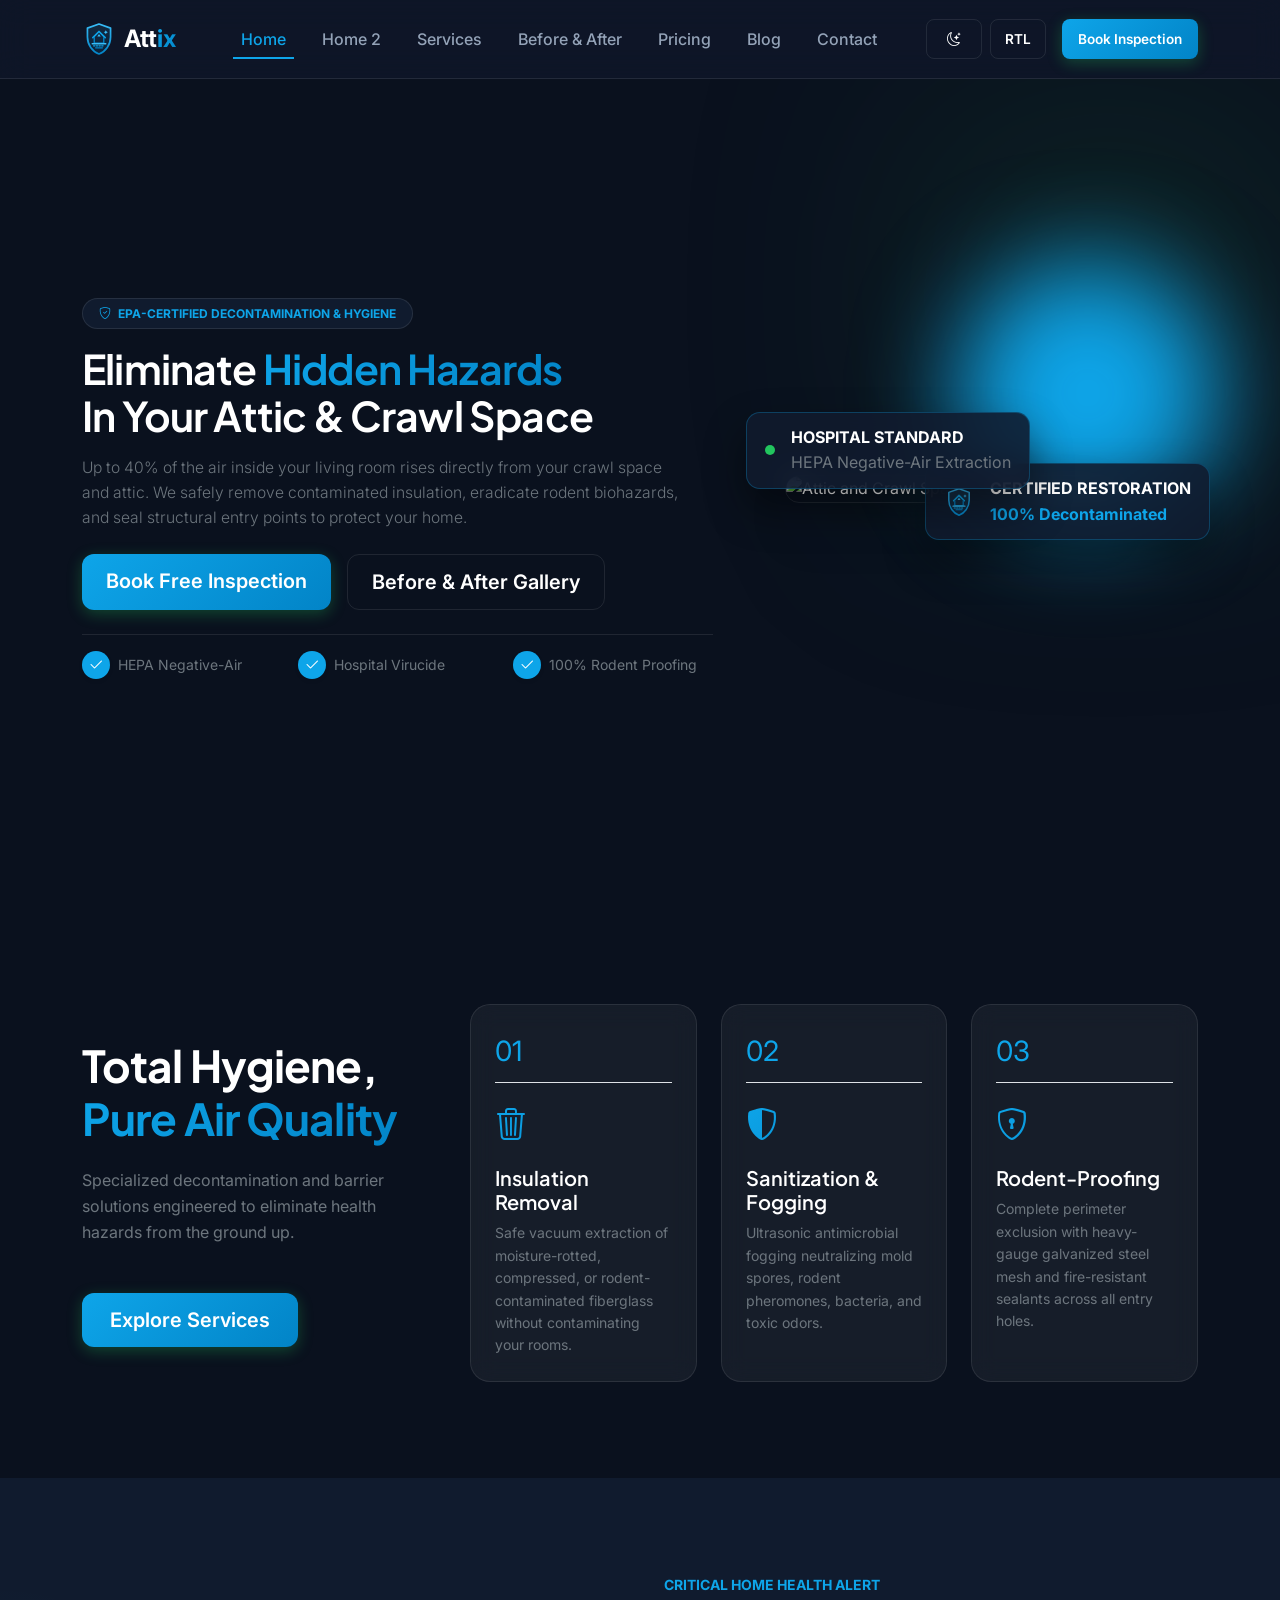
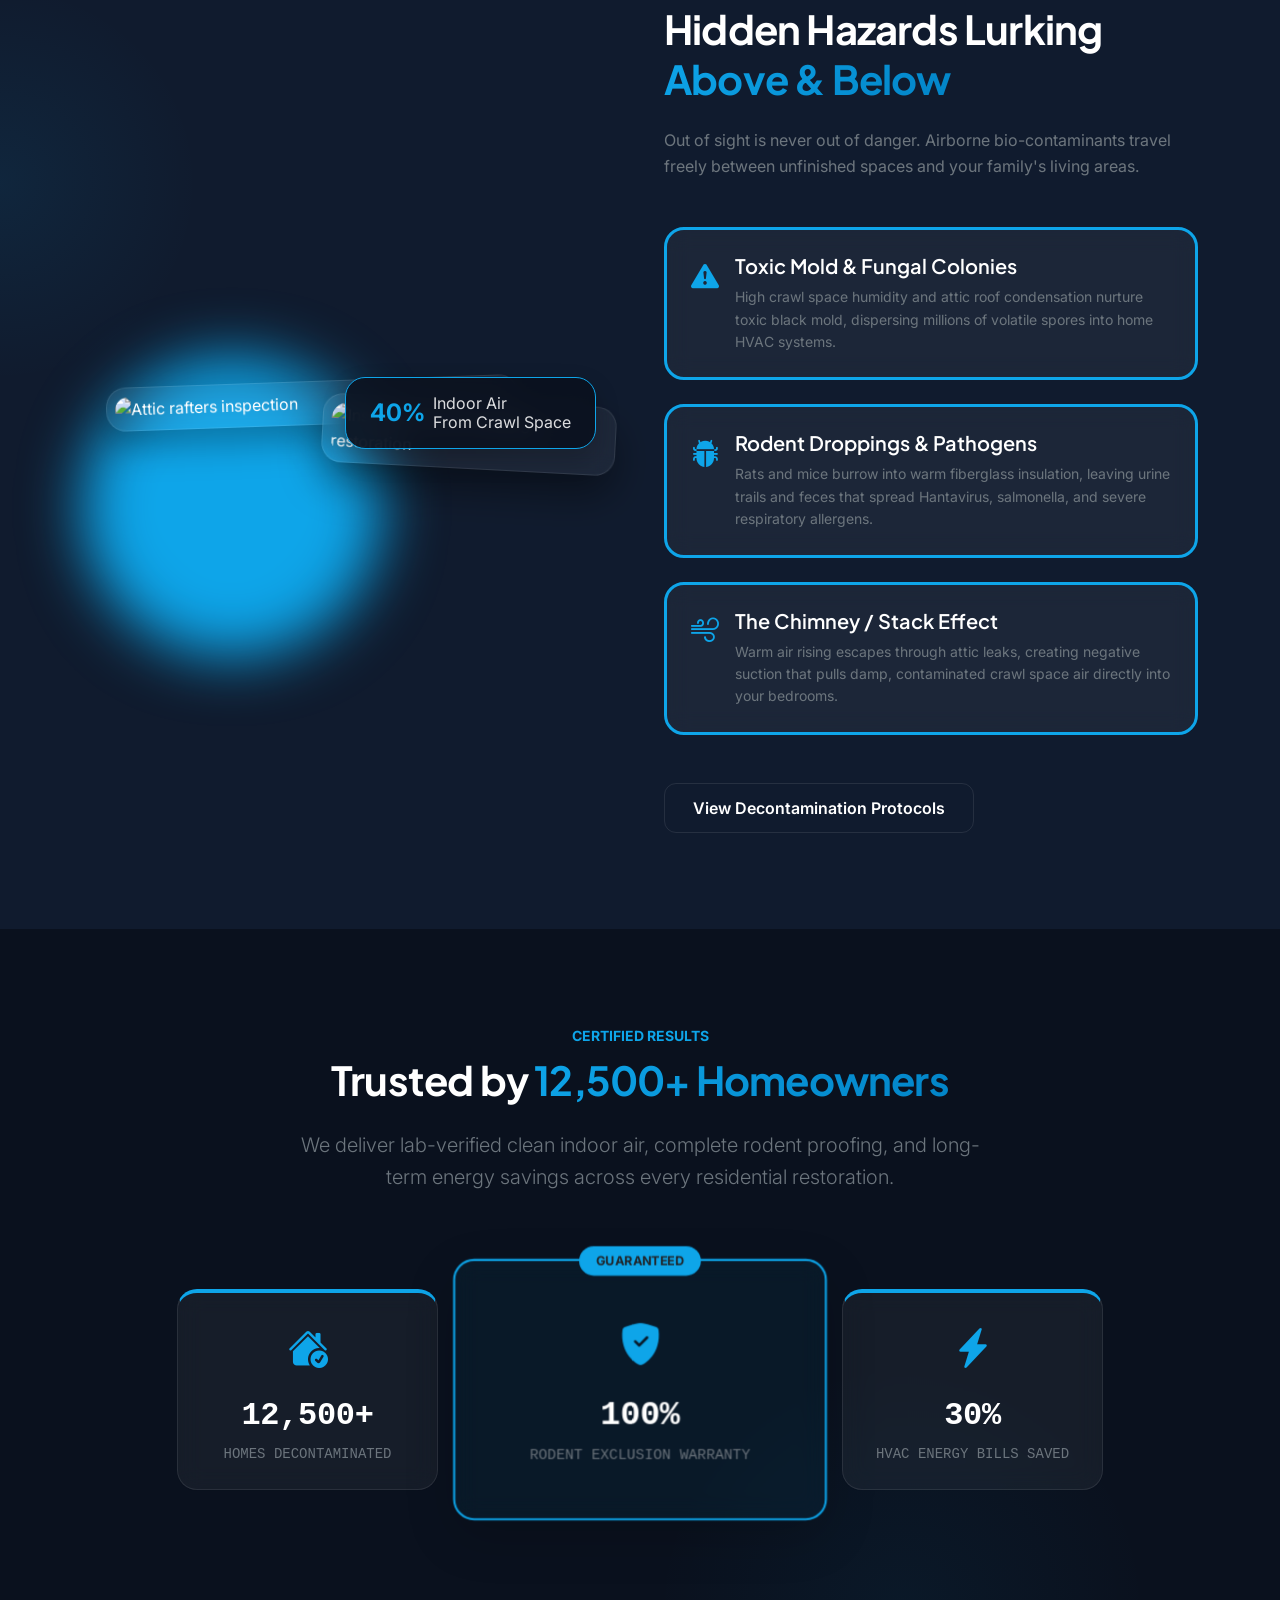
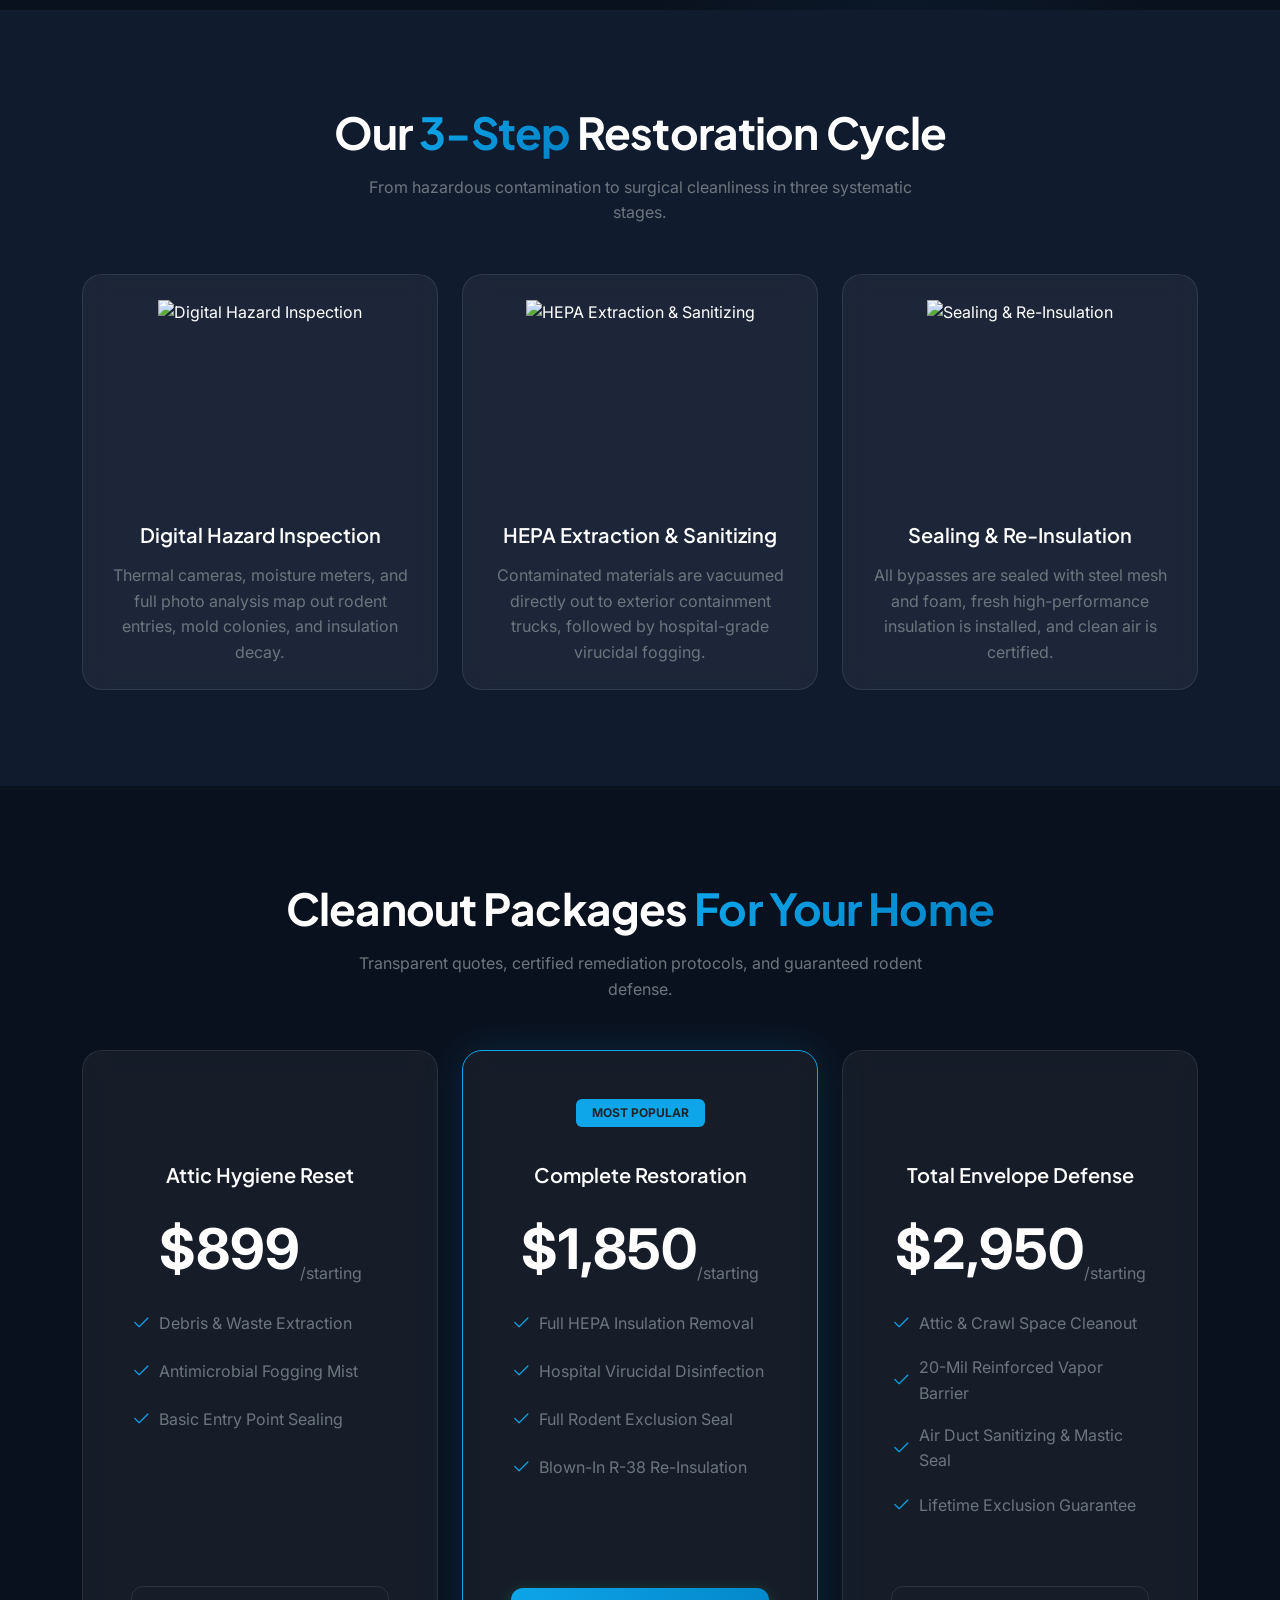
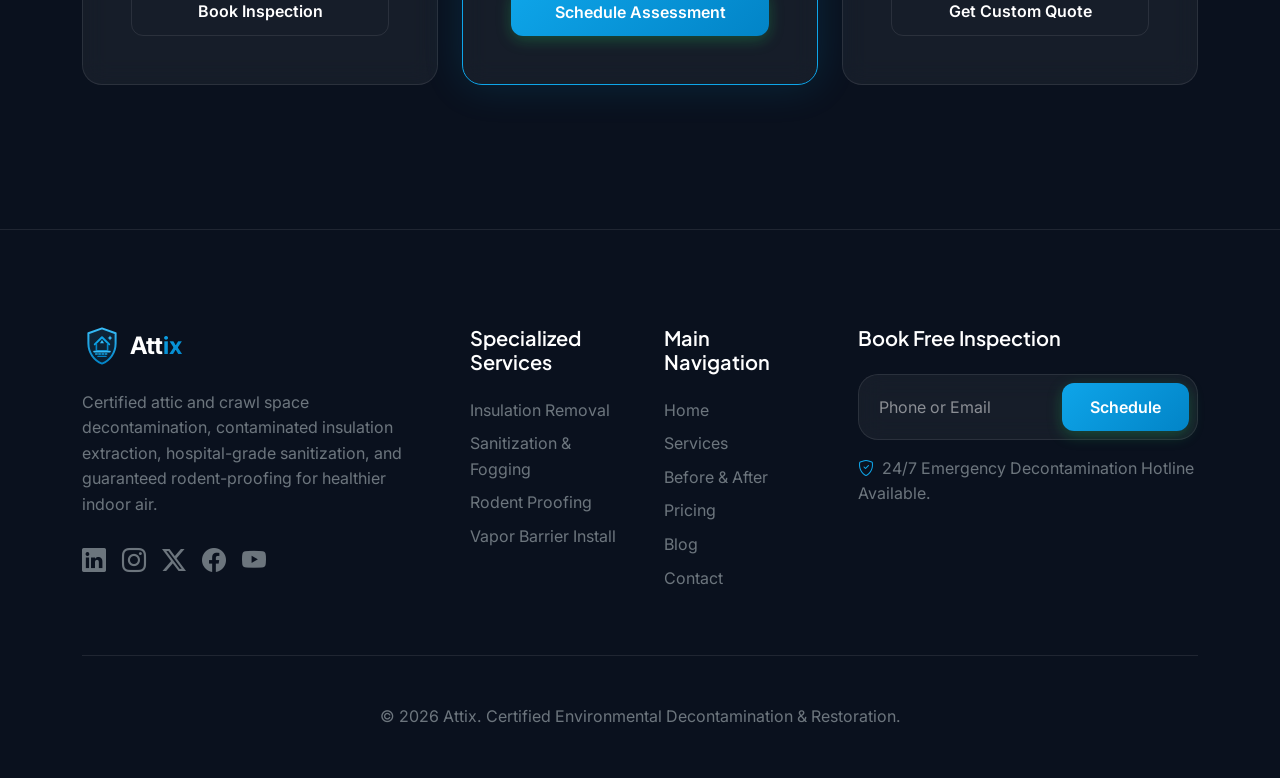
==== commit b8e78202: "Fix light mode button styles, FAQ accordion arrow visibility, and restoration cycle images" ====
--- a/index.html
+++ b/index.html
@@ -63,13 +63,13 @@
     <header class="hero-section text-center text-lg-start">
         <div class="hero-glow"></div>
         <div class="container">
-            <div class="row align-items-center g-5">
-                <div class="col-lg-7 mb-5 mb-lg-0">
-                    <span class="badge bg-secondary-bg border border-color text-primary-accent mb-3 px-3 py-2 rounded-pill fw-bold text-uppercase tracking-wider"><i class="bi bi-shield-check me-1"></i> EPA-Certified Decontamination &amp; Hygiene</span>
-                    <h1 class="hero-title mb-4">
+            <div class="row align-items-center g-4 g-lg-5">
+                <div class="col-lg-7 mb-4 mb-lg-0">
+                    <span class="badge bg-secondary-bg border border-color text-primary-accent mb-2 mb-lg-3 px-3 py-2 rounded-pill fw-bold text-uppercase tracking-wider"><i class="bi bi-shield-check me-1"></i> EPA-Certified Decontamination &amp; Hygiene</span>
+                    <h1 class="hero-title mb-3">
                         Eliminate <span class="text-gradient">Hidden Hazards</span> <br> In Your Attic &amp; Crawl Space
                     </h1>
-                    <p class="lead text-secondary mb-4 pe-lg-5">
+                    <p class="lead text-secondary mb-3 mb-xl-4 pe-lg-4" style="font-size: clamp(0.98rem, 1.1vw, 1.12rem);">
                         Up to 40% of the air inside your living room rises directly from your crawl space and attic. We safely remove contaminated insulation, eradicate rodent biohazards, and seal structural entry points to protect your home.
                     </p>
                     <div class="d-flex flex-column flex-sm-row justify-content-center justify-content-lg-start gap-3">
@@ -77,7 +77,7 @@
                         <a href="portfolio.html" class="btn btn-outline-custom btn-lg px-4">Before &amp; After Gallery</a>
                     </div>
                     
-                    <div class="mt-5 pt-3 border-top border-color">
+                    <div class="mt-3 mt-lg-4 pt-3 border-top border-color">
                         <div class="row g-3">
                             <div class="col-sm-4 col-6">
                                 <div class="d-flex align-items-center gap-2">
@@ -115,7 +115,7 @@
                         <!-- Main visual wrapper -->
                         <div class="float-animation position-relative z-index-1">
                             <img src="https://images.unsplash.com/photo-1581092160607-ee22621dd758?auto=format&fit=crop&q=80&w=800"
-                                alt="Attic and Crawl Space Hygiene Inspection" class="main-hero-img img-fluid" style="height: 440px; width: 100%; object-fit: cover;">
+                                alt="Attic and Crawl Space Hygiene Inspection" class="main-hero-img img-fluid">
                         </div>
 
                         <!-- Hero Floating Logo Badge 1 (Top-Right) -->
@@ -319,25 +319,31 @@
             </div>
             <div class="row g-4">
                 <div class="col-md-4">
-                    <div class="glass-card p-5 h-100 text-center">
-                        <div class="mb-4 mx-auto d-flex align-items-center justify-content-center fw-bold rounded-circle shadow"
-                            style="width: 70px; height: 70px; font-size: 1.5rem; background-color: var(--primary-accent); color: #0b1020;">1</div>
+                    <div class="glass-card p-4 h-100 text-center d-flex flex-column">
+                        <div class="mb-4 overflow-hidden rounded-4 position-relative" style="height: 200px;">
+                            <img src="https://images.unsplash.com/photo-1504307651254-35680f356dfd?auto=format&fit=crop&q=80&w=800"
+                                alt="Digital Hazard Inspection" class="w-100 h-100" style="object-fit: cover;">
+                        </div>
                         <h4 class="h5 mb-3">Digital Hazard Inspection</h4>
                         <p class="text-secondary mb-0">Thermal cameras, moisture meters, and full photo analysis map out rodent entries, mold colonies, and insulation decay.</p>
                     </div>
                 </div>
                 <div class="col-md-4">
-                    <div class="glass-card p-5 h-100 text-center">
-                        <div class="mb-4 mx-auto d-flex align-items-center justify-content-center fw-bold rounded-circle shadow"
-                            style="width: 70px; height: 70px; font-size: 1.5rem; background-color: var(--primary-accent); color: #0b1020;">2</div>
+                    <div class="glass-card p-4 h-100 text-center d-flex flex-column">
+                        <div class="mb-4 overflow-hidden rounded-4 position-relative" style="height: 200px;">
+                            <img src="https://images.unsplash.com/photo-1581578731548-c64695cc6952?auto=format&fit=crop&q=80&w=800"
+                                alt="HEPA Extraction & Sanitizing" class="w-100 h-100" style="object-fit: cover;">
+                        </div>
                         <h4 class="h5 mb-3">HEPA Extraction &amp; Sanitizing</h4>
                         <p class="text-secondary mb-0">Contaminated materials are vacuumed directly out to exterior containment trucks, followed by hospital-grade virucidal fogging.</p>
                     </div>
                 </div>
                 <div class="col-md-4">
-                    <div class="glass-card p-5 h-100 text-center">
-                        <div class="mb-4 mx-auto d-flex align-items-center justify-content-center fw-bold rounded-circle shadow"
-                            style="width: 70px; height: 70px; font-size: 1.5rem; background-color: var(--primary-accent); color: #0b1020;">3</div>
+                    <div class="glass-card p-4 h-100 text-center d-flex flex-column">
+                        <div class="mb-4 overflow-hidden rounded-4 position-relative" style="height: 200px;">
+                            <img src="https://images.unsplash.com/photo-1621905251189-08b45d6a269e?auto=format&fit=crop&q=80&w=800"
+                                alt="Sealing & Re-Insulation" class="w-100 h-100" style="object-fit: cover;">
+                        </div>
                         <h4 class="h5 mb-3">Sealing &amp; Re-Insulation</h4>
                         <p class="text-secondary mb-0">All bypasses are sealed with steel mesh and foam, fresh high-performance insulation is installed, and clean air is certified.</p>
                     </div>
--- a/assets/css/style.css
+++ b/assets/css/style.css
@@ -95,7 +95,7 @@
 .btn-primary-custom {
     background: var(--gradient-primary);
     border: none;
-    color: white;
+    color: #ffffff !important;
     padding: 12px 28px;
     border-radius: 12px;
     font-weight: 600;
@@ -106,7 +106,7 @@
 .btn-primary-custom:hover {
     transform: translateY(-2px);
     box-shadow: 0 6px 20px rgba(34, 197, 94, 0.5);
-    color: white;
+    color: #ffffff !important;
 }
 
 .btn-outline-custom {
@@ -331,9 +331,23 @@
 
 /* Hero Section */
 .hero-section {
-    padding: 140px 0 100px;
+    padding: 36px 0;
     position: relative;
     overflow: hidden;
+}
+
+@media (min-width: 992px) {
+    .hero-section {
+        min-height: calc(100vh - 71px);
+        display: flex;
+        flex-direction: column;
+        justify-content: center;
+        padding: 15px 0 25px;
+    }
+
+    .hero-section > .container {
+        width: 100%;
+    }
 }
 
 [dir="rtl"] .hero-section {
@@ -498,17 +512,19 @@
     border: 1px solid var(--border-color);
     box-shadow: 0 25px 50px -12px rgba(0, 0, 0, 0.6);
     width: 100%;
+    height: 390px;
+    max-height: clamp(280px, 42vh, 410px);
     object-fit: cover;
 }
 
 .badge-pos-top-right {
-    top: -20px;
-    right: -20px;
+    top: -12px;
+    right: -12px;
 }
 
 .badge-pos-bottom-left {
-    bottom: -20px;
-    left: -20px;
+    bottom: 14px;
+    left: -15px;
 }
 
 .badge-pos-top-left {
@@ -877,9 +893,9 @@
 }
 
 .hero-title {
-    font-size: clamp(2rem, 5vw, 3rem) !important;
+    font-size: clamp(1.9rem, 3.2vw, 2.85rem) !important;
     line-height: 1.15 !important;
-    font-weight: 580 !important;
+    font-weight: 650 !important;
 }
 
 /* Dashboard overview metric cards text sizing */
@@ -1089,24 +1105,40 @@
 }
 
 /* Pricing FAQ RTL Alignment and Dark Theme Visibility */
-#pricingFaqAccordion .accordion-button {
+#faqAccordion .accordion-button,
+#pricingFaqAccordion .accordion-button,
+.accordion .accordion-button {
     color: var(--text-primary) !important;
 }
 
-#pricingFaqAccordion .accordion-body {
+#faqAccordion .accordion-body,
+#pricingFaqAccordion .accordion-body,
+.accordion .accordion-body {
     color: var(--text-secondary) !important;
 }
 
-[dir="rtl"] #pricingFaqAccordion {
+[dir="rtl"] #faqAccordion,
+[dir="rtl"] #pricingFaqAccordion,
+[dir="rtl"] .accordion {
     direction: rtl;
 }
 
-[dir="rtl"] #pricingFaqAccordion .accordion-button {
+[dir="rtl"] #faqAccordion .accordion-button,
+[dir="rtl"] #pricingFaqAccordion .accordion-button,
+[dir="rtl"] .accordion .accordion-button {
     text-align: right;
 }
 
-body:not(.light-theme) #pricingFaqAccordion .accordion-button::after {
-    filter: brightness(0) invert(1);
+body:not(.light-theme) #faqAccordion .accordion-button::after,
+body:not(.light-theme) #pricingFaqAccordion .accordion-button::after,
+body:not(.light-theme) .accordion-button::after {
+    filter: brightness(0) invert(1) !important;
+}
+
+body.light-theme #faqAccordion .accordion-button::after,
+body.light-theme #pricingFaqAccordion .accordion-button::after,
+body.light-theme .accordion-button::after {
+    filter: none !important;
 }
 
 /* Produce Page: Our Growing Process RTL Alignment */
--- a/assets/css/dark-mode.css
+++ b/assets/css/dark-mode.css
@@ -146,7 +146,7 @@
     transition: color 0.3s ease, transform 0.3s ease;
 }
 
-body.light-theme footer a:hover {
+body.light-theme footer a:not(.btn):hover {
     color: var(--secondary-accent) !important;
 }
 
@@ -175,11 +175,36 @@
 }
 
 /* Buttons */
+body.light-theme .btn-primary-custom,
+body.light-theme .btn-primary-custom:hover,
+body.light-theme .btn-primary-custom:focus,
+body.light-theme .btn-primary-custom:active,
+body.light-theme footer .btn-primary-custom,
+body.light-theme footer .btn-primary-custom:hover,
+body.light-theme footer .btn-primary-custom:focus,
+body.light-theme footer .btn-primary-custom:active {
+    color: #ffffff !important;
+}
+
 body.light-theme .btn-outline-custom {
-    color: #0F172A;
-    border-color: rgba(0, 0, 0, 0.1);
+    color: var(--secondary-accent) !important;
+    border: 1.5px solid var(--primary-accent) !important;
+    background: rgba(14, 165, 233, 0.05);
+    transition: var(--transition);
 }
 
 body.light-theme .btn-outline-custom:hover {
-    background: #f1f5f9;
-}
+    background: var(--gradient-primary) !important;
+    border-color: var(--secondary-accent) !important;
+    color: #ffffff !important;
+    box-shadow: 0 6px 20px rgba(14, 165, 233, 0.3) !important;
+    transform: translateY(-2px);
+}
+
+body.light-theme .btn-outline-custom:focus,
+body.light-theme .btn-outline-custom:active {
+    background: var(--gradient-primary) !important;
+    border-color: var(--secondary-accent) !important;
+    color: #ffffff !important;
+    box-shadow: 0 0 0 0.25rem rgba(14, 165, 233, 0.25) !important;
+}
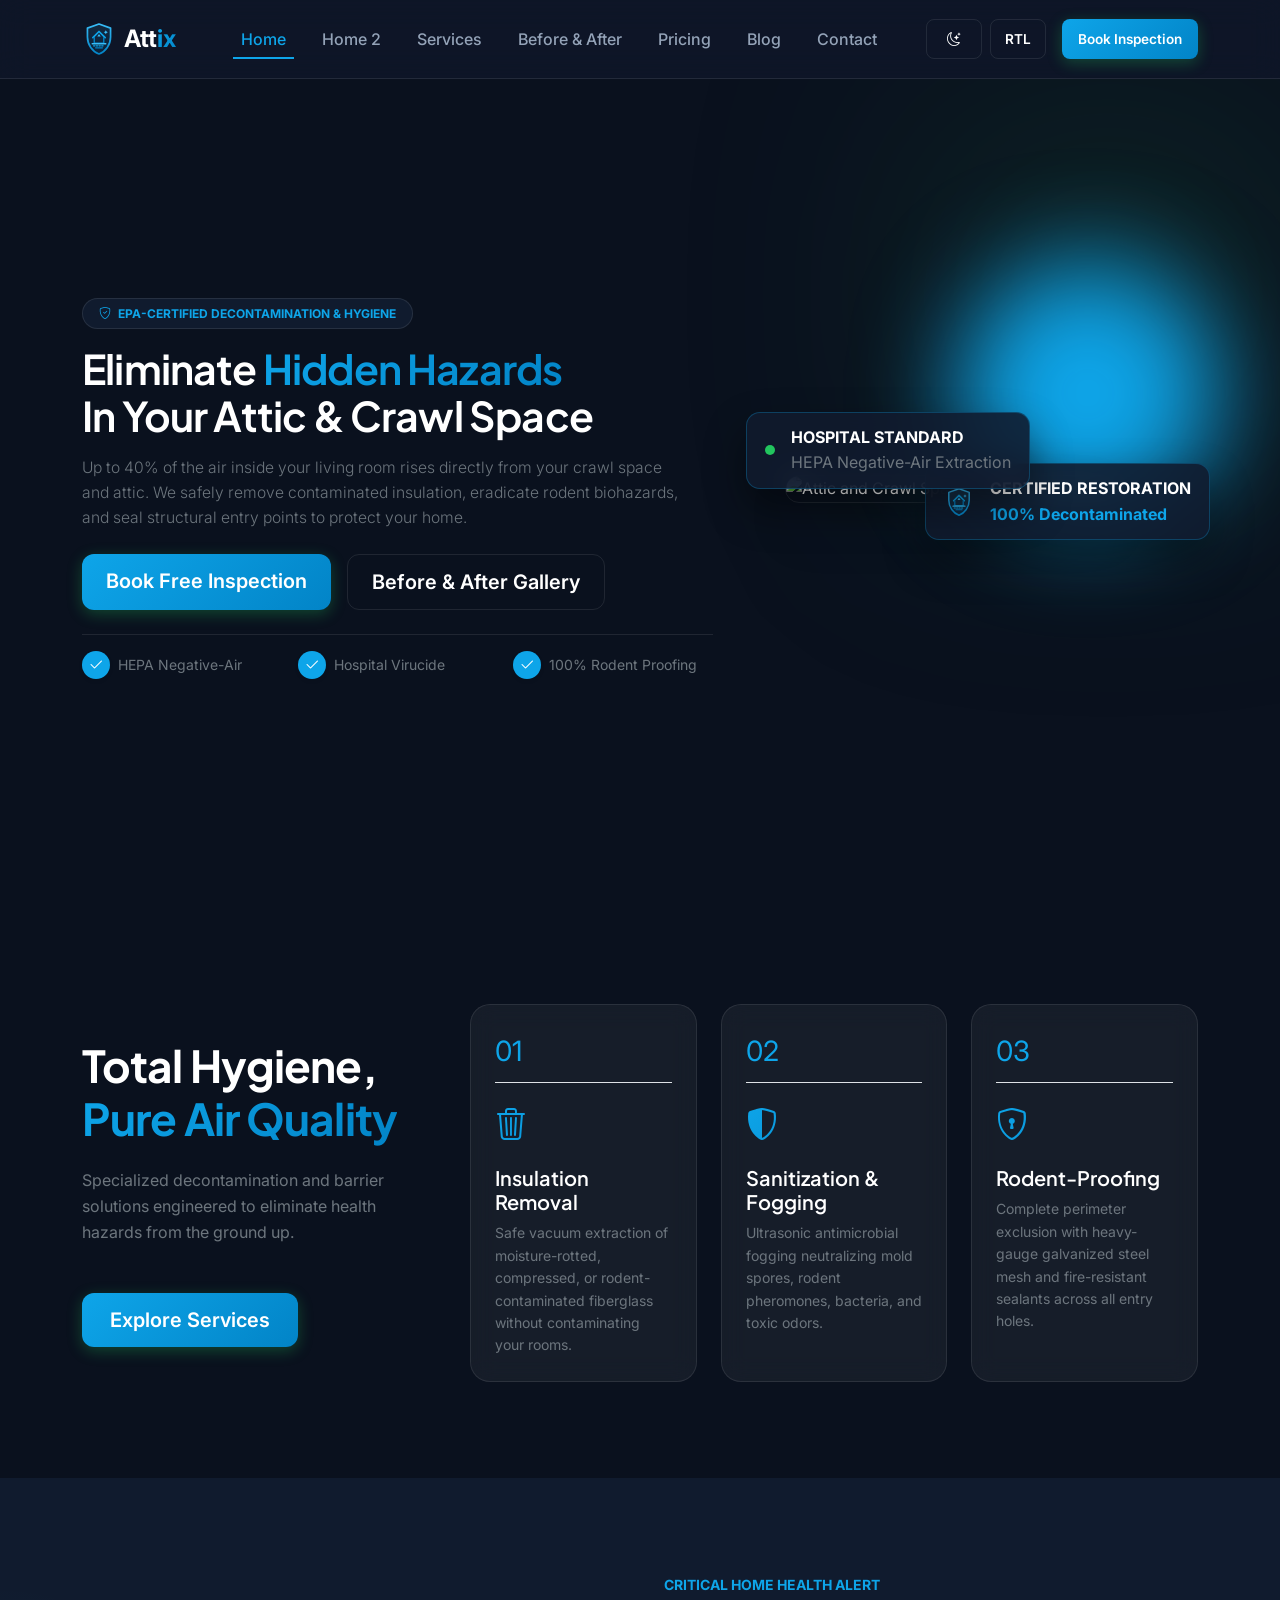
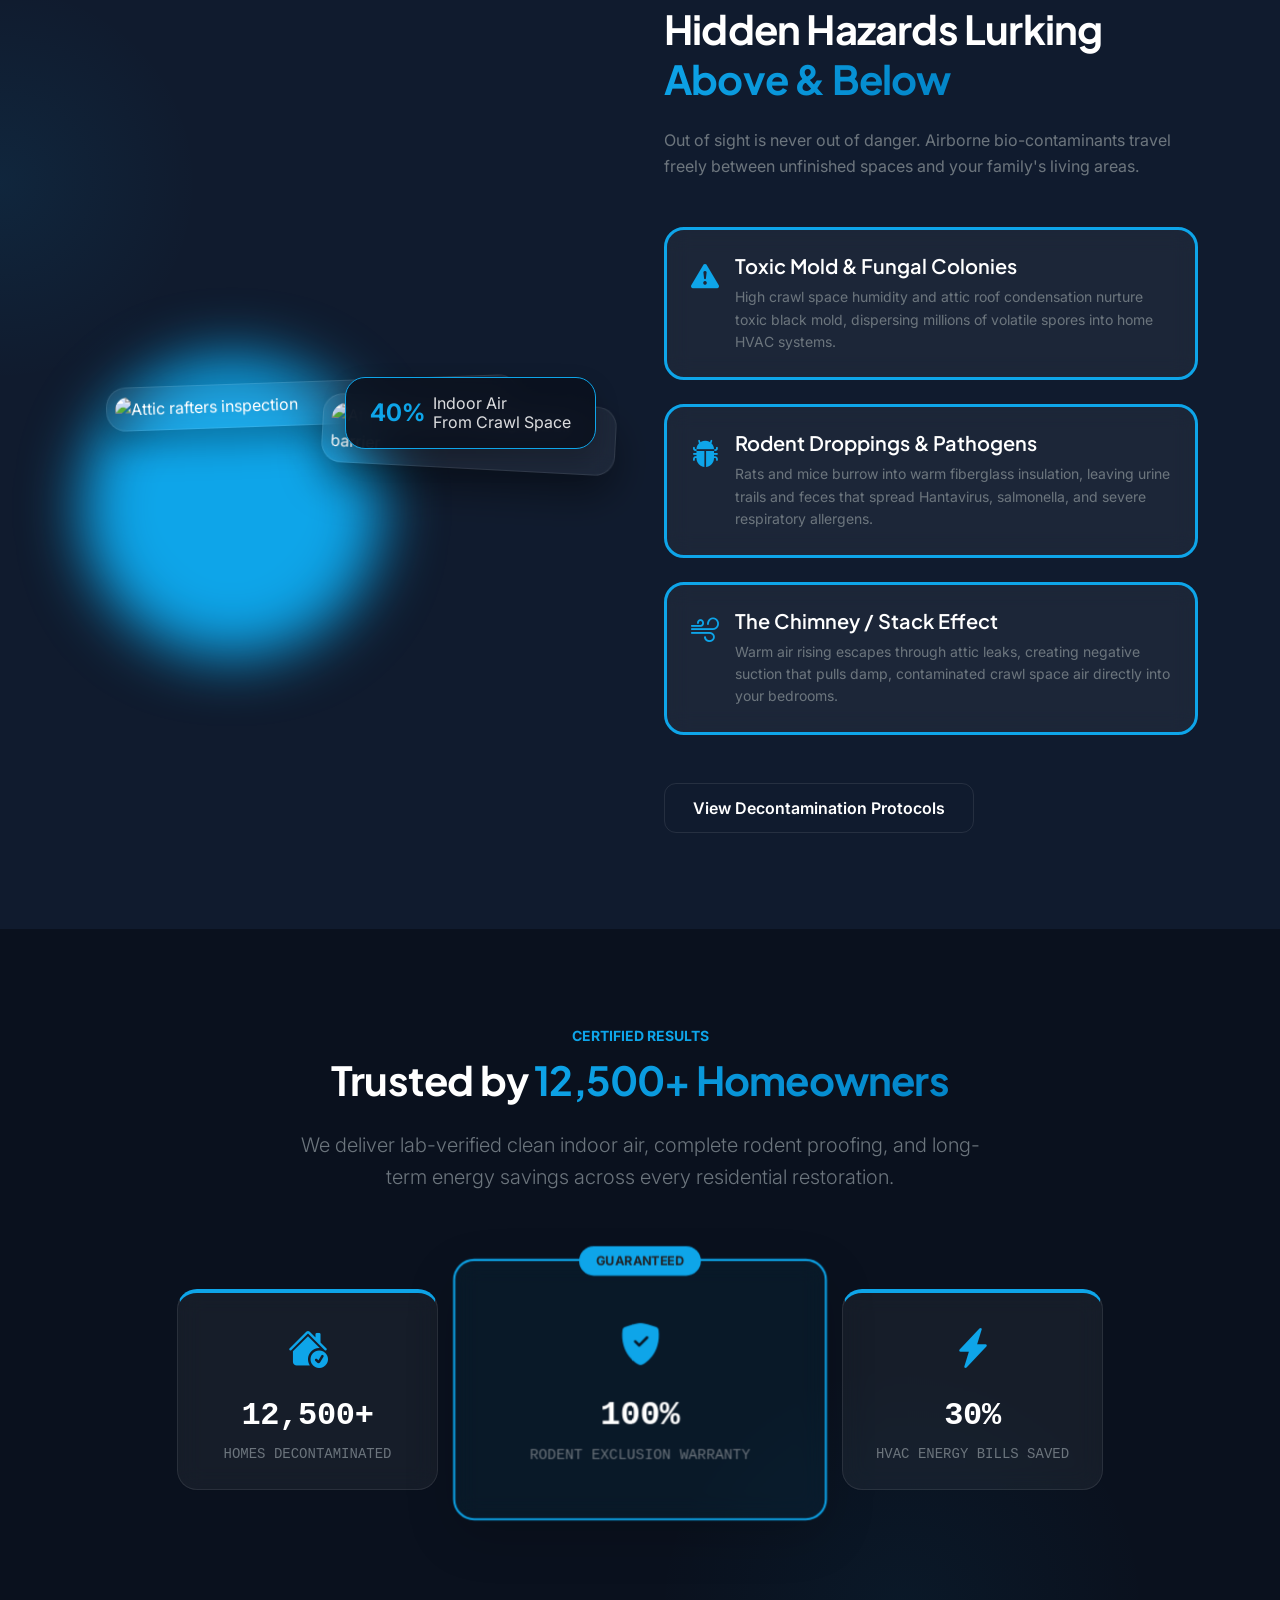
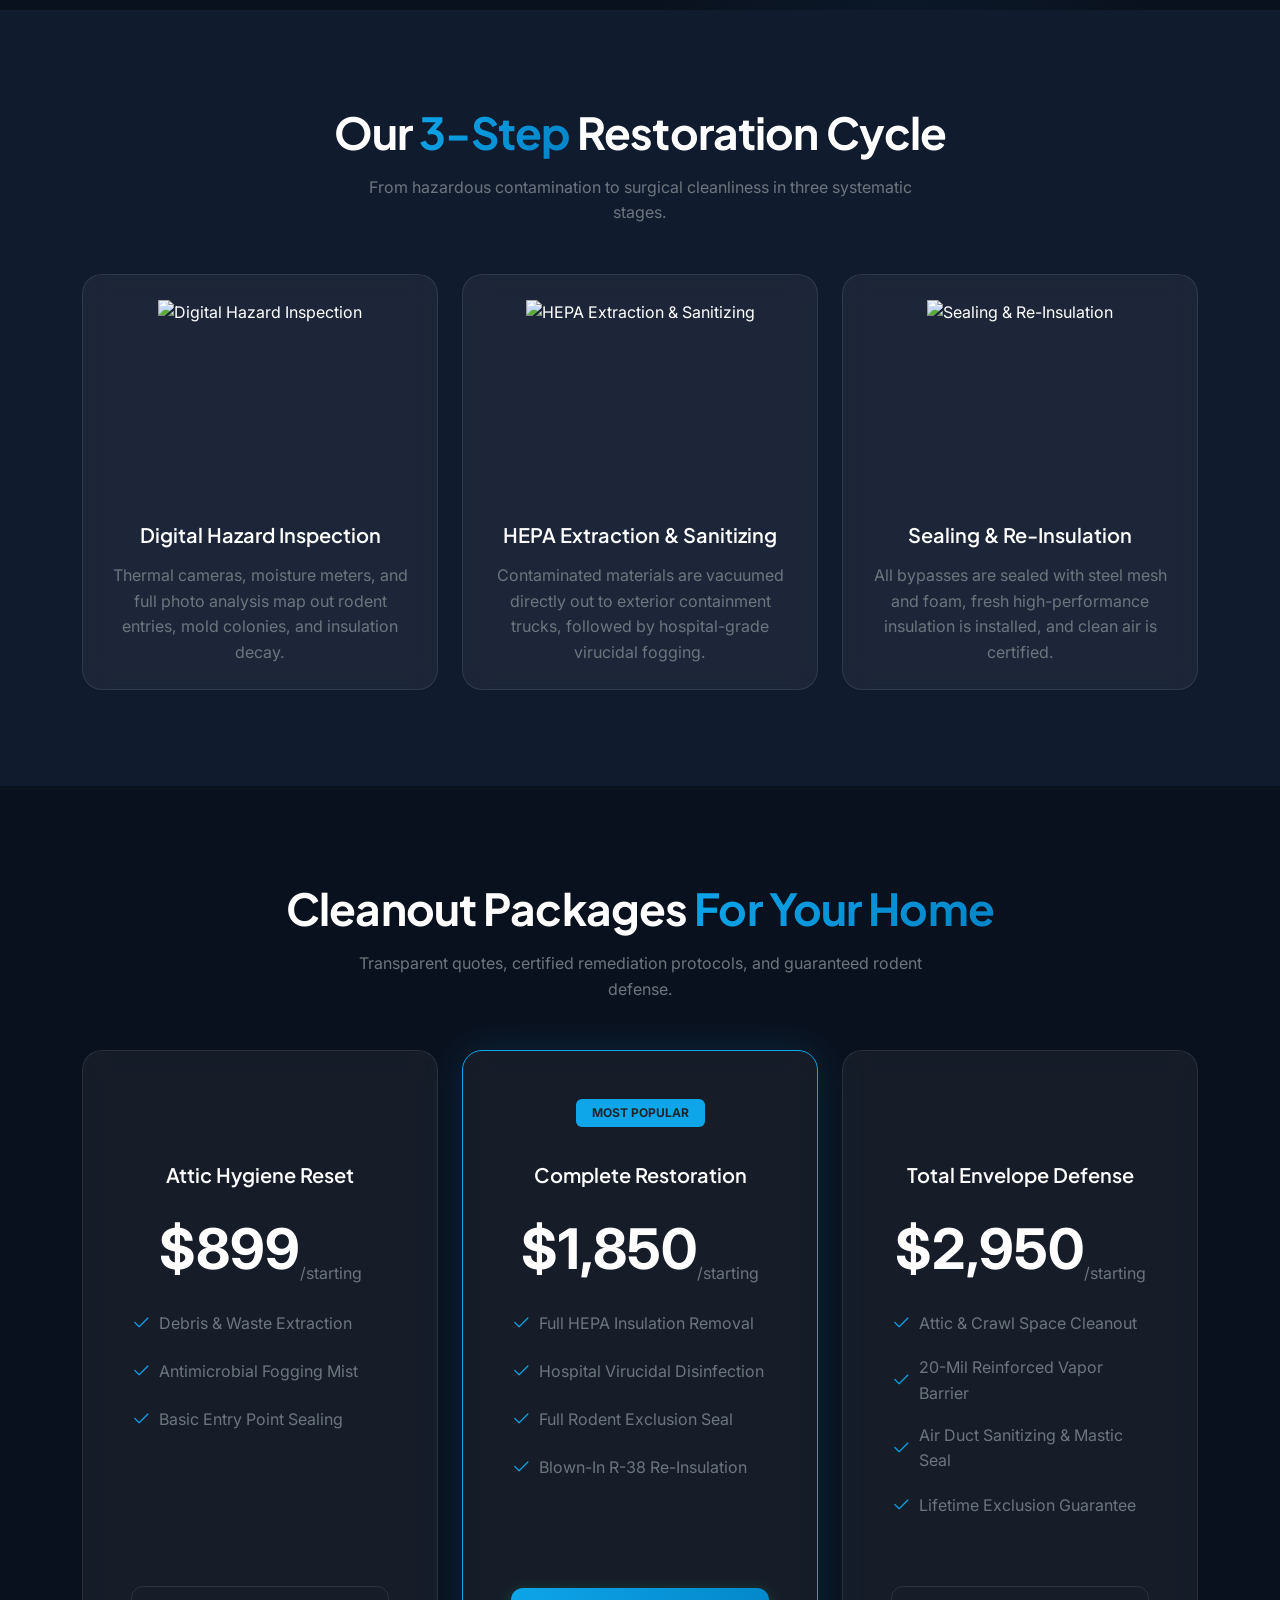
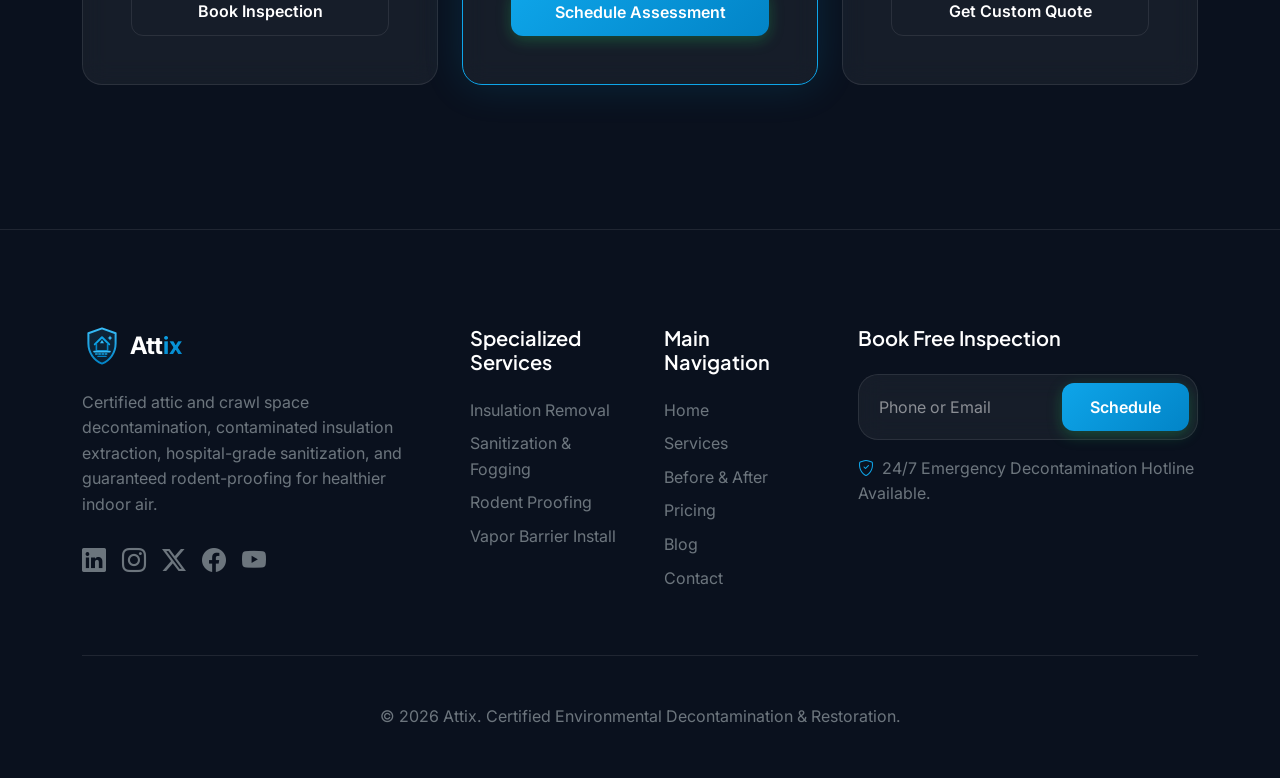
==== commit de0b0aa9: "Fix blog light mode contrast, update unique relevant images, remove dashboard, and adjust air sealin" ====
--- a/index.html
+++ b/index.html
@@ -203,8 +203,8 @@
                         
                         <!-- Floating Overlapping Image -->
                         <div class="glass-card p-2 position-absolute" style="max-width: 55%; bottom: -20px; right: 0; z-index: 2; transform: rotate(3deg); box-shadow: 0 20px 40px rgba(0,0,0,0.4);">
-                            <img src="https://images.unsplash.com/photo-1621905251189-08b45d6a269e?auto=format&fit=crop&q=80&w=600"
-                                class="img-fluid rounded-4" alt="Insulation and air sealing restoration" style="width: 100%; height: 220px; object-fit: cover;">
+                            <img src="https://images.unsplash.com/photo-1517581177682-a085bb7ffb15?auto=format&fit=crop&q=80&w=600"
+                                class="img-fluid rounded-4" alt="Attic structural framing and air barrier" style="width: 100%; height: 220px; object-fit: cover;">
                         </div>
                         
                         <!-- Floating Badge -->
@@ -341,7 +341,7 @@
                 <div class="col-md-4">
                     <div class="glass-card p-4 h-100 text-center d-flex flex-column">
                         <div class="mb-4 overflow-hidden rounded-4 position-relative" style="height: 200px;">
-                            <img src="https://images.unsplash.com/photo-1621905251189-08b45d6a269e?auto=format&fit=crop&q=80&w=800"
+                            <img src="https://images.unsplash.com/photo-1581092918056-0c4c3acd3789?auto=format&fit=crop&q=80&w=800"
                                 alt="Sealing & Re-Insulation" class="w-100 h-100" style="object-fit: cover;">
                         </div>
                         <h4 class="h5 mb-3">Sealing &amp; Re-Insulation</h4>
--- a/assets/css/style.css
+++ b/assets/css/style.css
@@ -550,76 +550,7 @@
 }
 
 
-/* Dashboard UI */
-.dashboard-card {
-    background: var(--card-bg);
-    border: 1px solid var(--border-color);
-    border-radius: 16px;
-    padding: 24px;
-    height: 100%;
-    transition: var(--transition);
-}
-
-.stat-icon {
-    width: 48px;
-    height: 48px;
-    display: flex;
-    align-items: center;
-    justify-content: center;
-    border-radius: 12px;
-    font-size: 1.5rem;
-    margin-bottom: 20px;
-}
-
-.sidebar-nav {
-    list-style: none;
-    padding: 0;
-}
-
-.sidebar-link {
-    display: flex;
-    align-items: center;
-    padding: 12px 20px;
-    color: var(--text-secondary);
-    text-decoration: none;
-    border-radius: 10px;
-    margin-bottom: 8px;
-    transition: var(--transition);
-}
-
-.sidebar-link i {
-    width: 24px;
-    margin-right: 12px;
-    font-size: 1.2rem;
-}
-
-.sidebar-link:hover,
-.sidebar-link.active {
-    background: rgba(34, 197, 94, 0.1);
-    color: var(--primary-accent);
-}
-
-.table-glass {
-    border-collapse: separate;
-    border-spacing: 0 10px;
-}
-
-.table-glass tr td,
-.table-glass tr th {
-    background: var(--card-bg);
-    border: none;
-    padding: 15px 20px;
-    vertical-align: middle;
-}
-
-.table-glass tr td:first-child {
-    border-radius: 12px 0 0 12px;
-}
-
-.table-glass tr td:last-child {
-    border-radius: 0 12px 12px 0;
-}
-
+/* Status Badges */
 .status-badge {
     padding: 5px 12px;
     border-radius: 20px;
@@ -637,78 +568,6 @@
     color: var(--warning);
 }
 
-/* Sidebar & Main Content Layout */
-.sidebar {
-    width: 280px;
-    background: var(--secondary-bg);
-    border-right: 1px solid var(--border-color);
-    height: 100vh;
-    position: fixed;
-    top: 0;
-    left: 0;
-    padding: 30px;
-    z-index: 1050;
-    transition: var(--transition);
-}
-
-.main-content {
-    margin-left: 280px;
-    padding: 40px;
-    min-height: 100vh;
-}
-
-/* Responsive */
-@media (max-width: 991px) {
-    .sidebar {
-        transform: translateX(-100%);
-    }
-
-    .sidebar.active {
-        transform: translateX(0);
-    }
-
-    .main-content {
-        margin-left: 0;
-    }
-}
-
-/* RTL Layout Overrides */
-[dir="rtl"] .sidebar {
-    left: auto !important;
-    right: 0 !important;
-    border-right: none !important;
-    border-left: 1px solid var(--border-color) !important;
-}
-
-[dir="rtl"] .main-content {
-    margin-left: 0 !important;
-    margin-right: 280px !important;
-}
-
-[dir="rtl"] .sidebar-link i {
-    margin-right: 0 !important;
-    margin-left: 12px !important;
-}
-
-[dir="rtl"] #delivery-section .bg-primary-accent,
-[dir="rtl"] #delivery-section .bg-secondary {
-    display: inline-flex;
-    align-items: center;
-    justify-content: center;
-    flex-shrink: 0;
-}
-
-[dir="rtl"] #delivery-section .bg-primary-accent i,
-[dir="rtl"] #delivery-section .bg-secondary i {
-    line-height: 1;
-    display: block;
-}
-
-[dir="rtl"] #orders-section .bi-credit-card-2-front {
-    margin-right: 0 !important;
-    margin-left: 1rem !important;
-}
-
 @media (min-width: 992px) {
     [dir="rtl"] .contact-info-card {
         flex-direction: row-reverse !important;
@@ -732,19 +591,7 @@
     display: block;
 }
 
-@media (max-width: 991px) {
-    [dir="rtl"] .sidebar {
-        transform: translateX(100%) !important;
-    }
-
-    [dir="rtl"] .sidebar.active {
-        transform: translateX(0) !important;
-    }
-
-    [dir="rtl"] .main-content {
-        margin-right: 0 !important;
-    }
-}
+
 
 
 .max-w-600 {
@@ -868,12 +715,6 @@
     text-decoration-color: var(--primary-accent);
 }
 
-/* Dashboard Numbers custom fonts and size rules */
-.dashboard-number, .stat-number, .number-font {
-    font-family: 'Manrope', sans-serif !important;
-    font-weight: 600 !important;
-}
-
 /* Unique layout helper classes */
 .section-title {
     font-size: clamp(1.75rem, 4vw, 2.5rem) !important;
@@ -896,167 +737,6 @@
     font-size: clamp(1.9rem, 3.2vw, 2.85rem) !important;
     line-height: 1.15 !important;
     font-weight: 650 !important;
-}
-
-/* Dashboard overview metric cards text sizing */
-.overview-metric-card h3 {
-    font-size: clamp(1.3rem, 1.8vw, 1.65rem) !important;
-}
-
-@media (width: 1024px) {
-    .sidebar {
-        transform: translateX(-100%) !important;
-    }
-
-    .sidebar.active {
-        transform: translateX(0) !important;
-    }
-
-    #sidebar-close {
-        display: block !important;
-    }
-
-    .main-content {
-        margin-left: 0 !important;
-        padding: 24px !important;
-    }
-
-    .main-content header {
-        flex-wrap: nowrap;
-        align-items: center !important;
-        gap: 12px !important;
-        margin-bottom: 2rem !important;
-    }
-
-    .main-content header > .d-flex.align-items-center {
-        flex: 1 1 auto;
-        min-width: 0;
-    }
-
-    .main-content header > .d-flex.align-items-center.gap-3 {
-        width: auto;
-        justify-content: flex-end;
-        gap: 8px !important;
-        flex-shrink: 0;
-    }
-
-    .main-content header #sidebar-toggle {
-        display: inline-flex !important;
-        align-items: center;
-        justify-content: center;
-        width: 40px !important;
-        min-width: 40px !important;
-        height: 40px !important;
-        min-height: 40px !important;
-        padding: 0 !important;
-    }
-
-    .main-content header #sidebar-toggle i {
-        font-size: 1.9rem !important;
-    }
-
-    .main-content header h1 {
-        font-size: 1.75rem !important;
-    }
-
-    .main-content header .nav-toggle-btn {
-        width: 40px !important;
-        min-width: 40px !important;
-        height: 40px !important;
-        min-height: 40px !important;
-        padding: 0 !important;
-    }
-
-    .main-content header img.rounded-circle {
-        width: 36px !important;
-        height: 36px !important;
-    }
-}
-
-/* Mobile responsive overrides for Dashboard Header & Section Alignments */
-@media (max-width: 991px) {
-    .main-content {
-        padding: 24px !important; /* Reduce padding from 40px to 24px on tablet/mobile for alignment */
-    }
-    
-    .main-content header h1 {
-        font-size: 1.5rem !important; /* Reduce dashboard header title size on tablet/mobile */
-    }
-}
-
-@media (max-width: 767px) {
-    .overview-metric-card h3 {
-        font-size: 1.65rem !important; /* Scale down overview metric numbers to avoid wrapping */
-    }
-}
-
-@media (max-width: 575px) {
-    .main-content {
-        padding: 16px !important; /* Further reduce padding on small mobile screens */
-    }
-    
-    .main-content header {
-        margin-bottom: 2rem !important;
-    }
-    
-    .main-content header h1 {
-        font-size: 1rem !important; /* Significantly reduce dashboard header title size on mobile to fit one line */
-    }
-    
-    .main-content header p.text-sm {
-        font-size: 0.7rem !important; /* Scale down header subtitle text */
-    }
-
-    .main-content header .nav-toggle-btn {
-        width: 32px !important;
-        min-width: 32px !important;
-        height: 32px !important;
-        min-height: 32px !important;
-        padding: 0 !important;
-        font-size: 0.75rem !important;
-        border-radius: 6px !important;
-    }
-
-    .main-content header #sidebar-toggle i {
-        font-size: 1.5rem !important; /* Reduce burger menu icon size on mobile */
-    }
-
-    .main-content header img.rounded-circle {
-        width: 32px !important;
-        height: 32px !important; /* Reduce avatar image size on mobile */
-    }
-    
-    /* Ensure header controls are clean on mobile */
-    .main-content header .d-flex.align-items-center.gap-3 {
-        gap: 8px !important;
-    }
-    
-    /* Stats metric card titles and texts scaling */
-    .overview-metric-card h3 {
-        font-size: 1.35rem !important;
-    }
-    
-    .overview-metric-card .overview-metric-label {
-        font-size: 0.8rem !important;
-    }
-    
-    .overview-metric-card .overview-metric-change {
-        font-size: 0.75rem !important;
-    }
-    
-    /* Stack chart headers to avoid overlap */
-    .dashboard-card .d-flex.justify-content-between.align-items-center.mb-4 {
-        flex-direction: column !important;
-        align-items: flex-start !important;
-        gap: 12px !important;
-    }
-    
-    /* Stack greenhouse logs item headers on mobile */
-    .bg-secondary-bg .d-flex.justify-content-between.mb-1 {
-        flex-direction: column !important;
-        align-items: flex-start !important;
-        gap: 6px !important;
-    }
 }
 
 .portfolio-card-equal {
--- a/assets/css/dark-mode.css
+++ b/assets/css/dark-mode.css
@@ -63,7 +63,7 @@
     color: #ffffff !important;
 }
 
-/* Cards & Dashboard Elements */
+/* Cards */
 body.light-theme .glass-card {
     background: #ffffff;
     border-color: rgba(0, 0, 0, 0.08);
@@ -74,42 +74,10 @@
     border-color: var(--secondary-accent);
 }
 
-body.light-theme .dashboard-card {
-    background: #ffffff;
-    border-color: rgba(0, 0, 0, 0.06);
-    box-shadow: 0 4px 20px rgba(0, 0, 0, 0.02);
-}
-
-body.light-theme .sidebar {
-    background: #ffffff;
-    border-right: 1px solid rgba(0, 0, 0, 0.08);
-}
-
-body.light-theme .sidebar-link {
-    color: #475569;
-}
-
-body.light-theme .sidebar-link:hover,
-body.light-theme .sidebar-link.active {
-    background: rgba(14, 165, 233, 0.08);
-    color: var(--secondary-accent);
-}
-
 /* Tables */
 body.light-theme .table-dark {
     --bs-table-bg: transparent;
     color: #0F172A;
-}
-
-body.light-theme .table-glass tr td,
-body.light-theme .table-glass tr th {
-    background: #ffffff;
-    color: #0F172A;
-    border-bottom: 1px solid rgba(0, 0, 0, 0.05);
-}
-
-body.light-theme .table-glass th.text-secondary {
-    color: #64748b !important;
 }
 
 /* Form Controls */
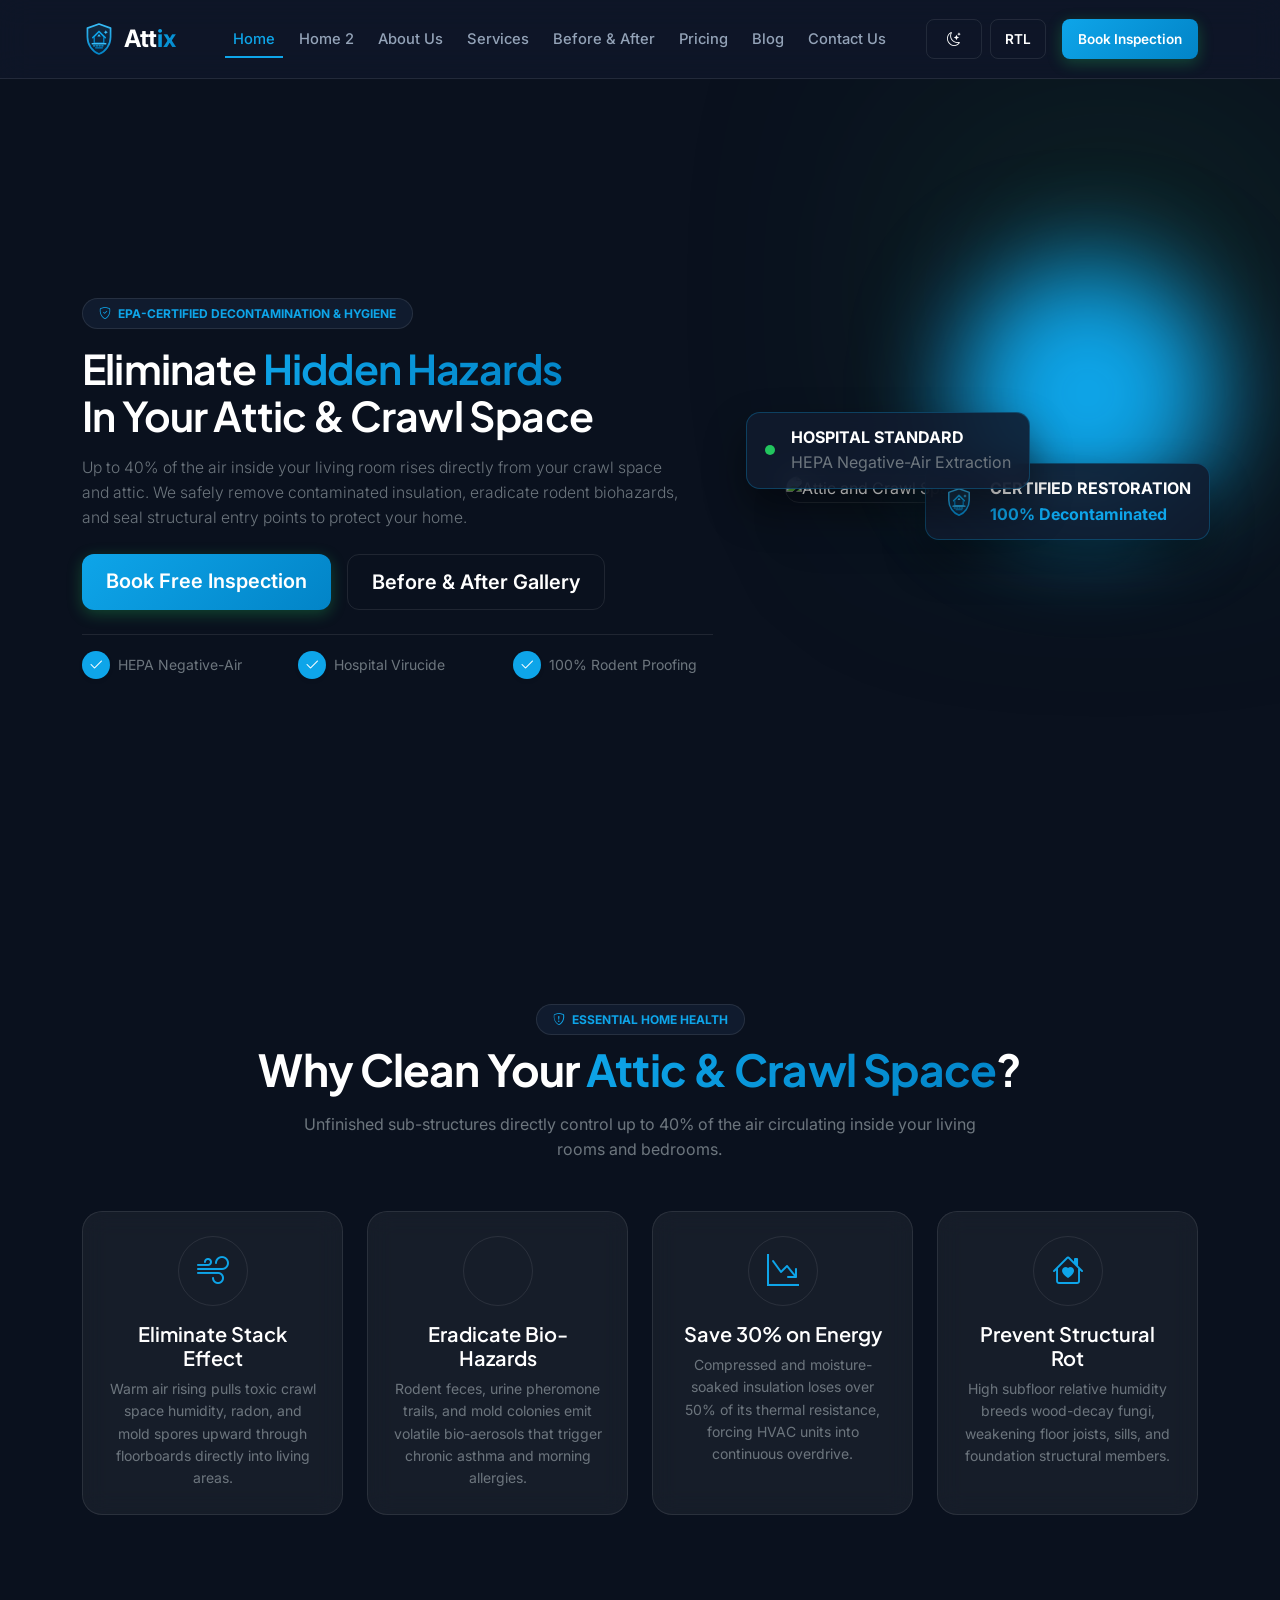
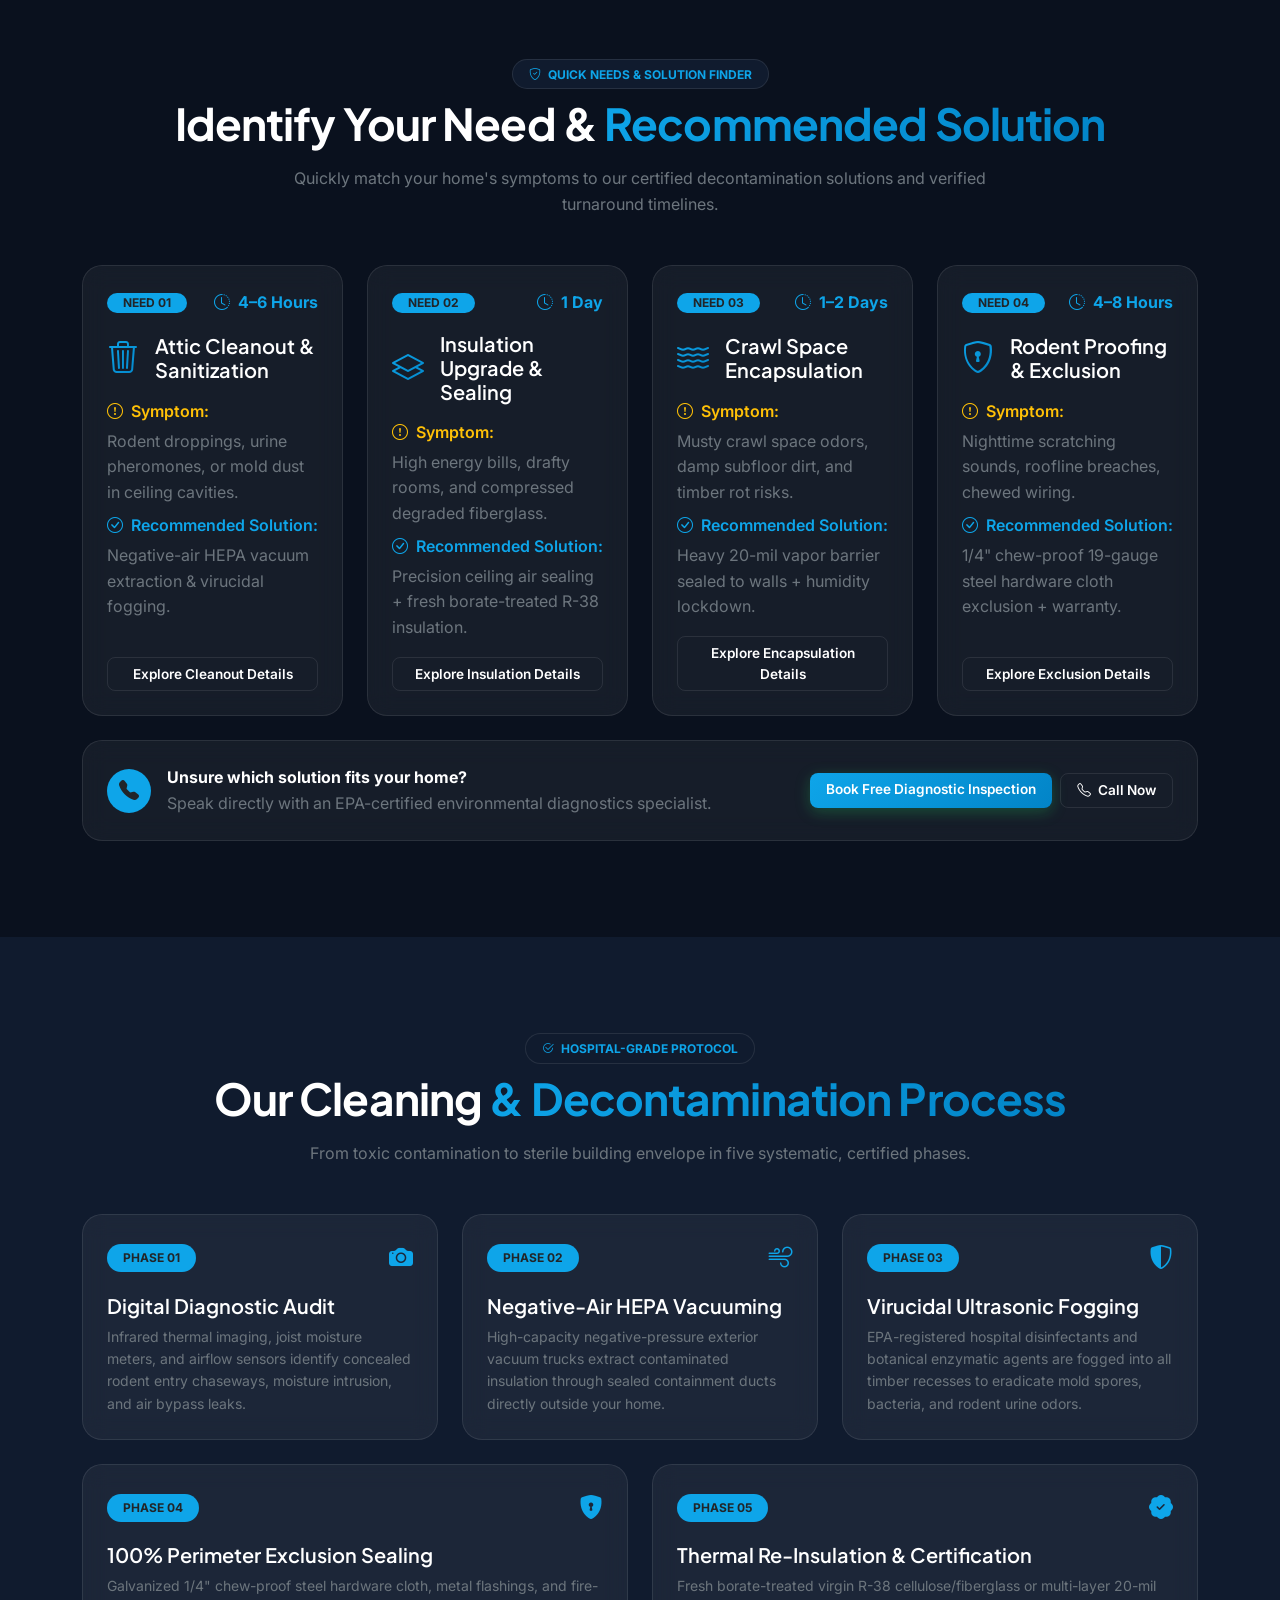
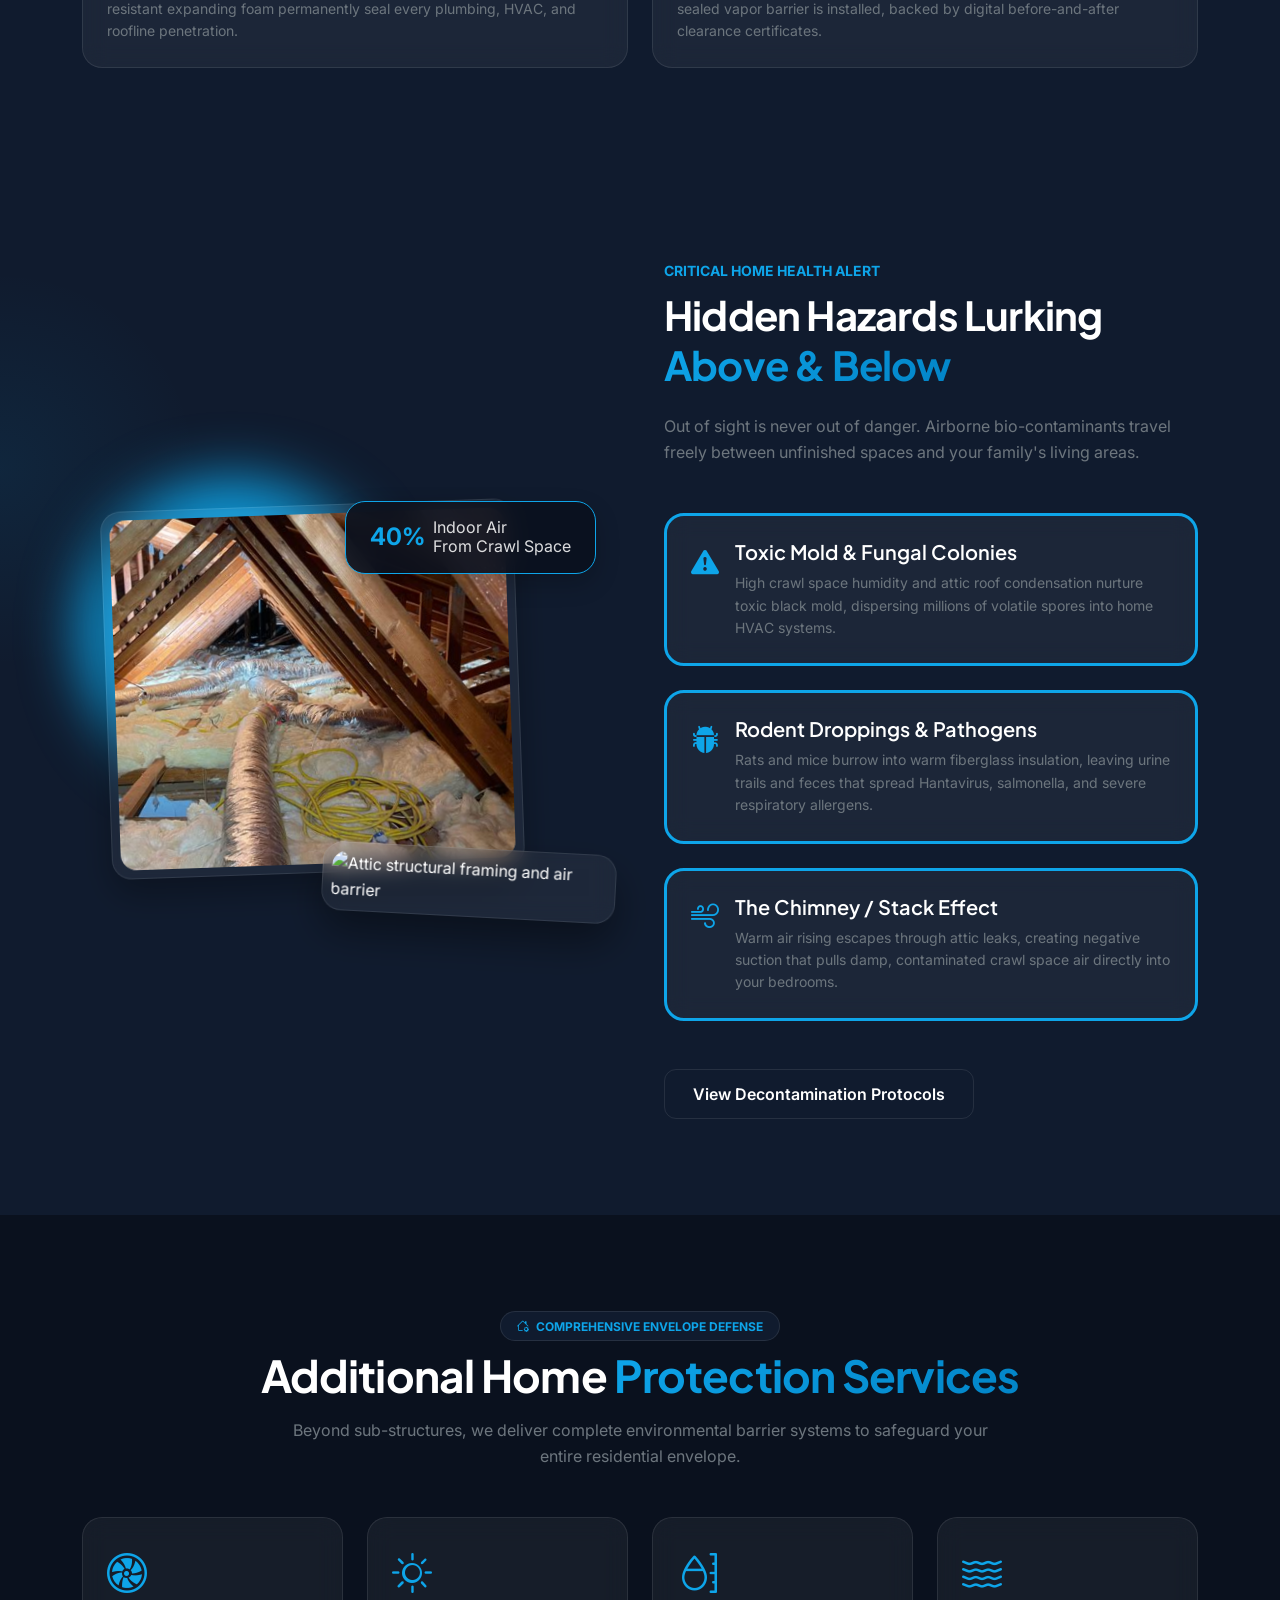
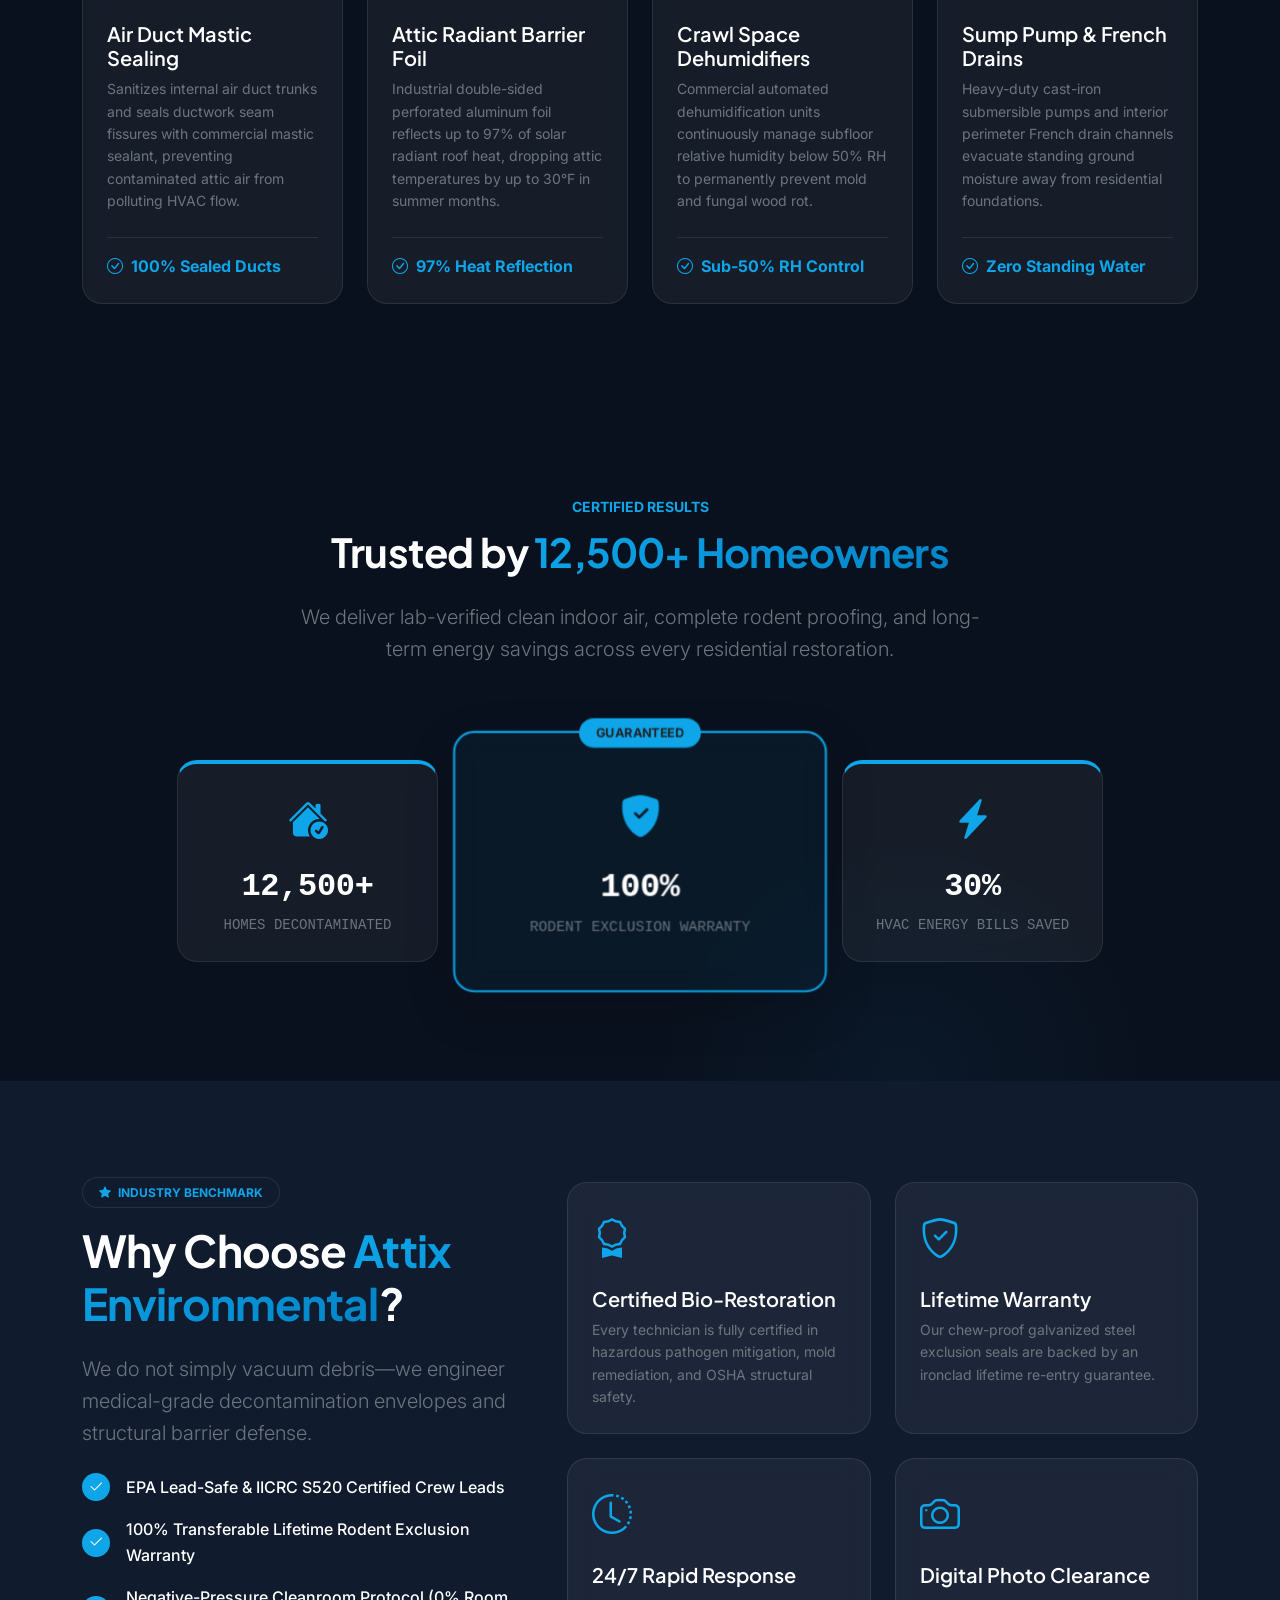
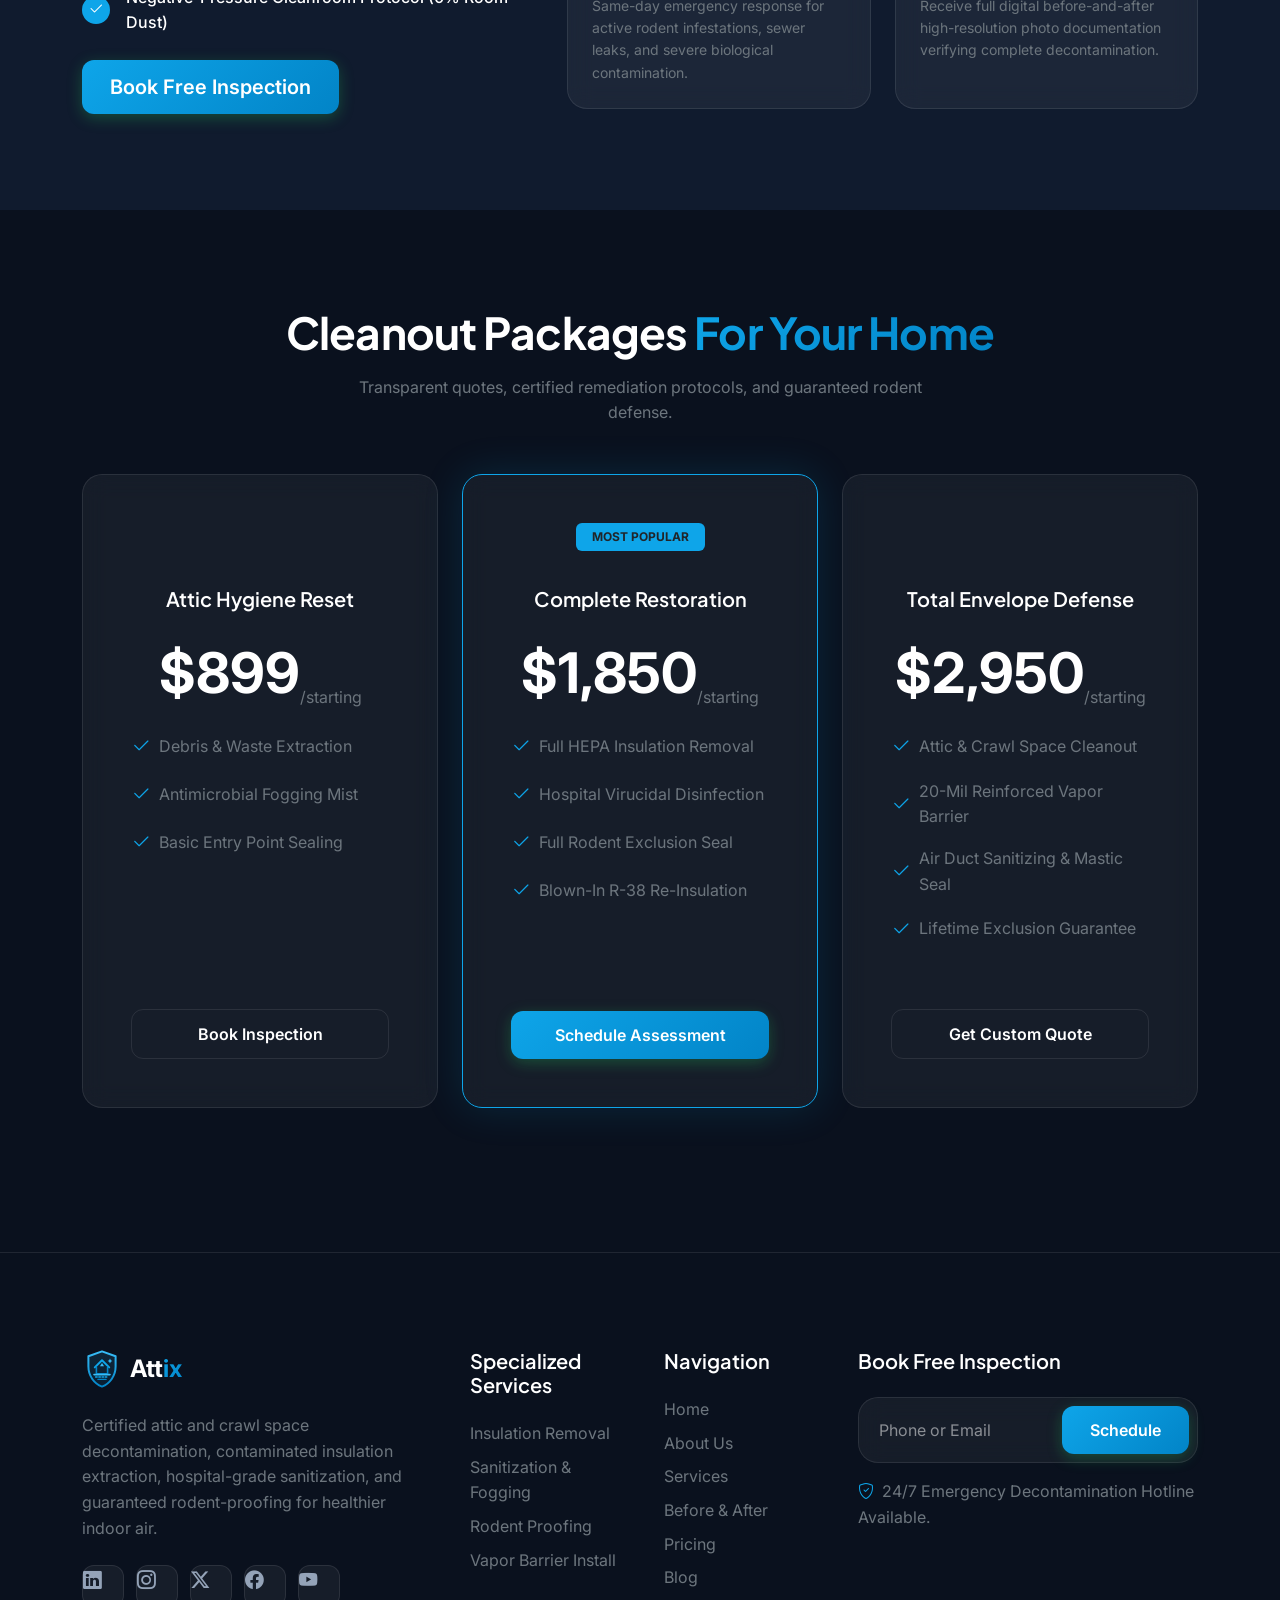
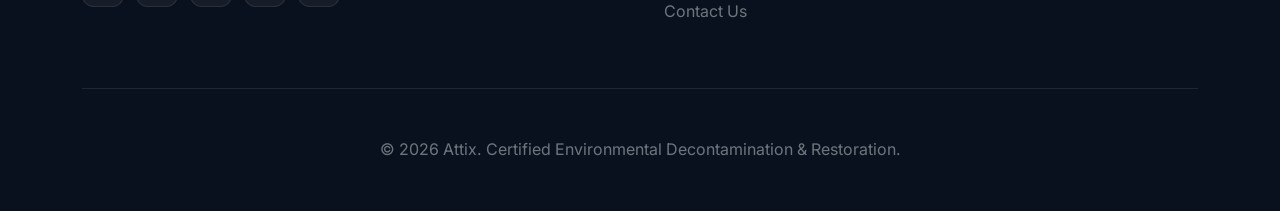
==== commit 40958a92: "Update website with unique Before & After images, remove service areas navigation, and polish all pa" ====
--- a/index.html
+++ b/index.html
@@ -36,11 +36,12 @@
                 <ul class="navbar-nav mx-auto">
                     <li class="nav-item"><a class="nav-link active" href="index.html">Home</a></li>
                     <li class="nav-item"><a class="nav-link" href="home2.html">Home 2</a></li>
+                    <li class="nav-item"><a class="nav-link" href="about.html">About Us</a></li>
                     <li class="nav-item"><a class="nav-link" href="services.html">Services</a></li>
-                    <li class="nav-item"><a class="nav-link" href="portfolio.html">Before & After</a></li>
+                    <li class="nav-item"><a class="nav-link" href="portfolio.html">Before &amp; After</a></li>
                     <li class="nav-item"><a class="nav-link" href="pricing.html">Pricing</a></li>
                     <li class="nav-item"><a class="nav-link" href="blog.html">Blog</a></li>
-                    <li class="nav-item"><a class="nav-link" href="contact.html">Contact</a></li>
+                    <li class="nav-item"><a class="nav-link" href="contact.html">Contact Us</a></li>
                 </ul>
                 <div class="d-flex align-items-center gap-3">
                     <div class="d-flex gap-2">
@@ -141,41 +142,242 @@
         </div>
     </header>
 
-    <!-- Core Services Section -->
+    <!-- Why Clean Your Attic & Crawl Space Section -->
+    <section class="py-5 my-5 position-relative">
+        <div class="container">
+            <div class="text-center mb-5">
+                <span class="badge bg-secondary-bg border border-color text-primary-accent mb-2 px-3 py-2 rounded-pill fw-bold text-uppercase tracking-wider">
+                    <i class="bi bi-shield-exclamation me-1"></i> Essential Home Health
+                </span>
+                <h2 class="display-5 fw-bold mb-3">Why Clean Your <span class="text-gradient">Attic &amp; Crawl Space</span>?</h2>
+                <p class="text-secondary max-w-700 mx-auto">Unfinished sub-structures directly control up to 40% of the air circulating inside your living rooms and bedrooms.</p>
+            </div>
+
+            <div class="row g-4">
+                <div class="col-md-6 col-lg-3">
+                    <div class="glass-card p-4 h-100 text-center d-flex flex-column align-items-center">
+                        <div class="rounded-circle bg-primary-bg p-3 mb-3 border border-color text-primary-accent fs-2" style="width: 70px; height: 70px; display: flex; align-items: center; justify-content: center;">
+                            <i class="bi bi-wind"></i>
+                        </div>
+                        <h4 class="h5 text-white mb-2">Eliminate Stack Effect</h4>
+                        <p class="text-secondary text-sm mb-0">Warm air rising pulls toxic crawl space humidity, radon, and mold spores upward through floorboards directly into living areas.</p>
+                    </div>
+                </div>
+                <div class="col-md-6 col-lg-3">
+                    <div class="glass-card p-4 h-100 text-center d-flex flex-column align-items-center">
+                        <div class="rounded-circle bg-primary-bg p-3 mb-3 border border-color text-primary-accent fs-2" style="width: 70px; height: 70px; display: flex; align-items: center; justify-content: center;">
+                            <i class="bi bi-shield-virus"></i>
+                        </div>
+                        <h4 class="h5 text-white mb-2">Eradicate Bio-Hazards</h4>
+                        <p class="text-secondary text-sm mb-0">Rodent feces, urine pheromone trails, and mold colonies emit volatile bio-aerosols that trigger chronic asthma and morning allergies.</p>
+                    </div>
+                </div>
+                <div class="col-md-6 col-lg-3">
+                    <div class="glass-card p-4 h-100 text-center d-flex flex-column align-items-center">
+                        <div class="rounded-circle bg-primary-bg p-3 mb-3 border border-color text-primary-accent fs-2" style="width: 70px; height: 70px; display: flex; align-items: center; justify-content: center;">
+                            <i class="bi bi-graph-down-arrow"></i>
+                        </div>
+                        <h4 class="h5 text-white mb-2">Save 30% on Energy</h4>
+                        <p class="text-secondary text-sm mb-0">Compressed and moisture-soaked insulation loses over 50% of its thermal resistance, forcing HVAC units into continuous overdrive.</p>
+                    </div>
+                </div>
+                <div class="col-md-6 col-lg-3">
+                    <div class="glass-card p-4 h-100 text-center d-flex flex-column align-items-center">
+                        <div class="rounded-circle bg-primary-bg p-3 mb-3 border border-color text-primary-accent fs-2" style="width: 70px; height: 70px; display: flex; align-items: center; justify-content: center;">
+                            <i class="bi bi-house-heart"></i>
+                        </div>
+                        <h4 class="h5 text-white mb-2">Prevent Structural Rot</h4>
+                        <p class="text-secondary text-sm mb-0">High subfloor relative humidity breeds wood-decay fungi, weakening floor joists, sills, and foundation structural members.</p>
+                    </div>
+                </div>
+            </div>
+        </div>
+    </section>
+
+    <!-- Core Services & Homeowner Solution Matrix Section -->
     <section class="py-5 my-5">
         <div class="container">
-            <div class="row align-items-center g-5">
-                <div class="col-lg-4 text-center text-lg-start">
-                    <h2 class="display-5 mb-4">Total Hygiene, <span class="text-gradient">Pure Air Quality</span></h2>
-                    <p class="text-secondary mb-5">Specialized decontamination and barrier solutions engineered to eliminate health hazards from the ground up.</p>
-                    <a href="services.html" class="btn btn-primary-custom btn-lg">Explore Services</a>
-                </div>
-                <div class="col-lg-8">
-                    <div class="row g-4">
-                        <div class="col-md-4">
-                            <div class="glass-card p-4 h-100">
-                                <div class="mb-3 fs-3 text-primary-accent border-bottom pb-2">01</div>
-                                <i class="bi bi-trash3 fs-2 text-gradient mb-3 d-block"></i>
-                                <h4 class="h5 mb-2 text-white">Insulation Removal</h4>
-                                <p class="text-secondary text-sm mb-0">Safe vacuum extraction of moisture-rotted, compressed, or rodent-contaminated fiberglass without contaminating your rooms.</p>
-                            </div>
-                        </div>
-                        <div class="col-md-4">
-                            <div class="glass-card p-4 h-100">
-                                <div class="mb-3 fs-3 text-primary-accent border-bottom pb-2">02</div>
-                                <i class="bi bi-shield-shaded fs-2 text-gradient mb-3 d-block"></i>
-                                <h4 class="h5 mb-2 text-white">Sanitization &amp; Fogging</h4>
-                                <p class="text-secondary text-sm mb-0">Ultrasonic antimicrobial fogging neutralizing mold spores, rodent pheromones, bacteria, and toxic odors.</p>
-                            </div>
-                        </div>
-                        <div class="col-md-4">
-                            <div class="glass-card p-4 h-100">
-                                <div class="mb-3 fs-3 text-primary-accent border-bottom pb-2">03</div>
-                                <i class="bi bi-shield-lock fs-2 text-gradient mb-3 d-block"></i>
-                                <h4 class="h5 mb-2 text-white">Rodent-Proofing</h4>
-                                <p class="text-secondary text-sm mb-0">Complete perimeter exclusion with heavy-gauge galvanized steel mesh and fire-resistant sealants across all entry holes.</p>
-                            </div>
-                        </div>
+            <div class="text-center mb-5">
+                <span class="badge bg-secondary-bg border border-color text-primary-accent mb-2 px-3 py-2 rounded-pill fw-bold text-uppercase tracking-wider">
+                    <i class="bi bi-shield-check me-1"></i> Quick Needs &amp; Solution Finder
+                </span>
+                <h2 class="display-5 fw-bold mb-3">Identify Your Need &amp; <span class="text-gradient">Recommended Solution</span></h2>
+                <p class="text-secondary max-w-700 mx-auto">Quickly match your home's symptoms to our certified decontamination solutions and verified turnaround timelines.</p>
+            </div>
+
+            <div class="row g-4">
+                <!-- Card 1: Attic Cleanout & Biohazard -->
+                <div class="col-lg-3 col-md-6">
+                    <div class="glass-card p-4 h-100 d-flex flex-column justify-content-between">
+                        <div>
+                            <div class="d-flex justify-content-between align-items-center mb-3">
+                                <span class="badge bg-primary-accent text-dark fw-bold rounded-pill px-3 py-1 text-xs">NEED 01</span>
+                                <span class="text-xs text-primary-accent fw-bold"><i class="bi bi-clock-history me-1"></i> 4–6 Hours</span>
+                            </div>
+                            <div class="d-flex align-items-center gap-3 mb-3">
+                                <i class="bi bi-trash3 fs-2 text-gradient"></i>
+                                <h4 class="h5 mb-0 text-white">Attic Cleanout &amp; Sanitization</h4>
+                            </div>
+                            <div class="mb-3">
+                                <span class="text-xs text-warning fw-semibold d-block mb-1"><i class="bi bi-exclamation-circle me-1"></i> Symptom:</span>
+                                <p class="text-secondary text-xs mb-2">Rodent droppings, urine pheromones, or mold dust in ceiling cavities.</p>
+                                <span class="text-xs text-primary-accent fw-semibold d-block mb-1"><i class="bi bi-check-circle me-1"></i> Recommended Solution:</span>
+                                <p class="text-secondary text-xs mb-0">Negative-air HEPA vacuum extraction &amp; virucidal fogging.</p>
+                            </div>
+                        </div>
+                        <a href="services.html#attic-cleaning" class="btn btn-outline-custom btn-sm w-100">Explore Cleanout Details</a>
+                    </div>
+                </div>
+
+                <!-- Card 2: Insulation Replacement & Air Sealing -->
+                <div class="col-lg-3 col-md-6">
+                    <div class="glass-card p-4 h-100 d-flex flex-column justify-content-between">
+                        <div>
+                            <div class="d-flex justify-content-between align-items-center mb-3">
+                                <span class="badge bg-primary-accent text-dark fw-bold rounded-pill px-3 py-1 text-xs">NEED 02</span>
+                                <span class="text-xs text-primary-accent fw-bold"><i class="bi bi-clock-history me-1"></i> 1 Day</span>
+                            </div>
+                            <div class="d-flex align-items-center gap-3 mb-3">
+                                <i class="bi bi-layers fs-2 text-gradient"></i>
+                                <h4 class="h5 mb-0 text-white">Insulation Upgrade &amp; Sealing</h4>
+                            </div>
+                            <div class="mb-3">
+                                <span class="text-xs text-warning fw-semibold d-block mb-1"><i class="bi bi-exclamation-circle me-1"></i> Symptom:</span>
+                                <p class="text-secondary text-xs mb-2">High energy bills, drafty rooms, and compressed degraded fiberglass.</p>
+                                <span class="text-xs text-primary-accent fw-semibold d-block mb-1"><i class="bi bi-check-circle me-1"></i> Recommended Solution:</span>
+                                <p class="text-secondary text-xs mb-0">Precision ceiling air sealing + fresh borate-treated R-38 insulation.</p>
+                            </div>
+                        </div>
+                        <a href="services.html#insulation-replacement" class="btn btn-outline-custom btn-sm w-100">Explore Insulation Details</a>
+                    </div>
+                </div>
+
+                <!-- Card 3: Crawl Space Encapsulation -->
+                <div class="col-lg-3 col-md-6">
+                    <div class="glass-card p-4 h-100 d-flex flex-column justify-content-between">
+                        <div>
+                            <div class="d-flex justify-content-between align-items-center mb-3">
+                                <span class="badge bg-primary-accent text-dark fw-bold rounded-pill px-3 py-1 text-xs">NEED 03</span>
+                                <span class="text-xs text-primary-accent fw-bold"><i class="bi bi-clock-history me-1"></i> 1–2 Days</span>
+                            </div>
+                            <div class="d-flex align-items-center gap-3 mb-3">
+                                <i class="bi bi-water fs-2 text-gradient"></i>
+                                <h4 class="h5 mb-0 text-white">Crawl Space Encapsulation</h4>
+                            </div>
+                            <div class="mb-3">
+                                <span class="text-xs text-warning fw-semibold d-block mb-1"><i class="bi bi-exclamation-circle me-1"></i> Symptom:</span>
+                                <p class="text-secondary text-xs mb-2">Musty crawl space odors, damp subfloor dirt, and timber rot risks.</p>
+                                <span class="text-xs text-primary-accent fw-semibold d-block mb-1"><i class="bi bi-check-circle me-1"></i> Recommended Solution:</span>
+                                <p class="text-secondary text-xs mb-0">Heavy 20-mil vapor barrier sealed to walls + humidity lockdown.</p>
+                            </div>
+                        </div>
+                        <a href="services.html#crawl-space-encapsulation" class="btn btn-outline-custom btn-sm w-100">Explore Encapsulation Details</a>
+                    </div>
+                </div>
+
+                <!-- Card 4: Rodent Proofing & Exclusion -->
+                <div class="col-lg-3 col-md-6">
+                    <div class="glass-card p-4 h-100 d-flex flex-column justify-content-between">
+                        <div>
+                            <div class="d-flex justify-content-between align-items-center mb-3">
+                                <span class="badge bg-primary-accent text-dark fw-bold rounded-pill px-3 py-1 text-xs">NEED 04</span>
+                                <span class="text-xs text-primary-accent fw-bold"><i class="bi bi-clock-history me-1"></i> 4–8 Hours</span>
+                            </div>
+                            <div class="d-flex align-items-center gap-3 mb-3">
+                                <i class="bi bi-shield-lock fs-2 text-gradient"></i>
+                                <h4 class="h5 mb-0 text-white">Rodent Proofing &amp; Exclusion</h4>
+                            </div>
+                            <div class="mb-3">
+                                <span class="text-xs text-warning fw-semibold d-block mb-1"><i class="bi bi-exclamation-circle me-1"></i> Symptom:</span>
+                                <p class="text-secondary text-xs mb-2">Nighttime scratching sounds, roofline breaches, chewed wiring.</p>
+                                <span class="text-xs text-primary-accent fw-semibold d-block mb-1"><i class="bi bi-check-circle me-1"></i> Recommended Solution:</span>
+                                <p class="text-secondary text-xs mb-0">1/4" chew-proof 19-gauge steel hardware cloth exclusion + warranty.</p>
+                            </div>
+                        </div>
+                        <a href="services.html#rodent-proofing" class="btn btn-outline-custom btn-sm w-100">Explore Exclusion Details</a>
+                    </div>
+                </div>
+            </div>
+
+            <!-- Direct Homeowner Action Bar -->
+            <div class="glass-card p-3 p-md-4 mt-4 d-flex flex-column flex-md-row align-items-center justify-content-between gap-3 border border-color">
+                <div class="d-flex align-items-center gap-3">
+                    <div class="rounded-circle bg-primary-accent p-2 text-dark d-flex align-items-center justify-content-center" style="width: 44px; height: 44px;">
+                        <i class="bi bi-telephone-fill fs-5"></i>
+                    </div>
+                    <div>
+                        <div class="text-white fw-bold">Unsure which solution fits your home?</div>
+                        <div class="text-secondary text-xs">Speak directly with an EPA-certified environmental diagnostics specialist.</div>
+                    </div>
+                </div>
+                <div class="d-flex gap-2">
+                    <a href="contact.html" class="btn btn-primary-custom btn-sm px-4">Book Free Diagnostic Inspection</a>
+                    <a href="tel:18005550199" class="btn btn-outline-custom btn-sm px-3"><i class="bi bi-telephone me-1"></i> Call Now</a>
+                </div>
+            </div>
+        </div>
+    </section>
+
+    <!-- Our Cleaning Process Section -->
+    <section class="py-5 bg-secondary-bg" id="cleaning-process">
+        <div class="container py-5">
+            <div class="text-center mb-5">
+                <span class="badge bg-secondary-bg border border-color text-primary-accent mb-2 px-3 py-2 rounded-pill fw-bold text-uppercase tracking-wider">
+                    <i class="bi bi-check2-circle me-1"></i> Hospital-Grade Protocol
+                </span>
+                <h2 class="display-5 fw-bold mb-3">Our Cleaning <span class="text-gradient">&amp; Decontamination Process</span></h2>
+                <p class="text-secondary max-w-700 mx-auto">From toxic contamination to sterile building envelope in five systematic, certified phases.</p>
+            </div>
+            
+            <div class="row g-4">
+                <div class="col-lg-4 col-md-6">
+                    <div class="glass-card p-4 h-100 d-flex flex-column">
+                        <div class="d-flex align-items-center justify-content-between mb-3">
+                            <span class="badge bg-primary-accent text-dark fw-bold rounded-pill px-3 py-2">PHASE 01</span>
+                            <i class="bi bi-camera-fill text-primary-accent fs-4"></i>
+                        </div>
+                        <h4 class="h5 text-white mb-2">Digital Diagnostic Audit</h4>
+                        <p class="text-secondary text-sm mb-0">Infrared thermal imaging, joist moisture meters, and airflow sensors identify concealed rodent entry chaseways, moisture intrusion, and air bypass leaks.</p>
+                    </div>
+                </div>
+                <div class="col-lg-4 col-md-6">
+                    <div class="glass-card p-4 h-100 d-flex flex-column">
+                        <div class="d-flex align-items-center justify-content-between mb-3">
+                            <span class="badge bg-primary-accent text-dark fw-bold rounded-pill px-3 py-2">PHASE 02</span>
+                            <i class="bi bi-wind text-primary-accent fs-4"></i>
+                        </div>
+                        <h4 class="h5 text-white mb-2">Negative-Air HEPA Vacuuming</h4>
+                        <p class="text-secondary text-sm mb-0">High-capacity negative-pressure exterior vacuum trucks extract contaminated insulation through sealed containment ducts directly outside your home.</p>
+                    </div>
+                </div>
+                <div class="col-lg-4 col-md-6">
+                    <div class="glass-card p-4 h-100 d-flex flex-column">
+                        <div class="d-flex align-items-center justify-content-between mb-3">
+                            <span class="badge bg-primary-accent text-dark fw-bold rounded-pill px-3 py-2">PHASE 03</span>
+                            <i class="bi bi-shield-shaded text-primary-accent fs-4"></i>
+                        </div>
+                        <h4 class="h5 text-white mb-2">Virucidal Ultrasonic Fogging</h4>
+                        <p class="text-secondary text-sm mb-0">EPA-registered hospital disinfectants and botanical enzymatic agents are fogged into all timber recesses to eradicate mold spores, bacteria, and rodent urine odors.</p>
+                    </div>
+                </div>
+                <div class="col-lg-6 col-md-6">
+                    <div class="glass-card p-4 h-100 d-flex flex-column">
+                        <div class="d-flex align-items-center justify-content-between mb-3">
+                            <span class="badge bg-primary-accent text-dark fw-bold rounded-pill px-3 py-2">PHASE 04</span>
+                            <i class="bi bi-shield-lock-fill text-primary-accent fs-4"></i>
+                        </div>
+                        <h4 class="h5 text-white mb-2">100% Perimeter Exclusion Sealing</h4>
+                        <p class="text-secondary text-sm mb-0">Galvanized 1/4" chew-proof steel hardware cloth, metal flashings, and fire-resistant expanding foam permanently seal every plumbing, HVAC, and roofline penetration.</p>
+                    </div>
+                </div>
+                <div class="col-lg-6 col-md-12">
+                    <div class="glass-card p-4 h-100 d-flex flex-column">
+                        <div class="d-flex align-items-center justify-content-between mb-3">
+                            <span class="badge bg-primary-accent text-dark fw-bold rounded-pill px-3 py-2">PHASE 05</span>
+                            <i class="bi bi-patch-check-fill text-primary-accent fs-4"></i>
+                        </div>
+                        <h4 class="h5 text-white mb-2">Thermal Re-Insulation &amp; Certification</h4>
+                        <p class="text-secondary text-sm mb-0">Fresh borate-treated virgin R-38 cellulose/fiberglass or multi-layer 20-mil sealed vapor barrier is installed, backed by digital before-and-after clearance certificates.</p>
                     </div>
                 </div>
             </div>
@@ -197,7 +399,7 @@
                         
                         <!-- Main Image -->
                         <div class="glass-card p-2 position-relative z-index-1" style="max-width: 85%; transform: rotate(-2deg); box-shadow: 0 15px 35px rgba(0,0,0,0.3);">
-                            <img src="https://images.unsplash.com/photo-1513694203232-719a280e022f?auto=format&fit=crop&q=80&w=800"
+                            <img src="assets/images/service1-attic-after.jpg"
                                 class="img-fluid rounded-4" alt="Attic rafters inspection" style="width: 100%; height: 350px; object-fit: cover;">
                         </div>
                         
@@ -265,6 +467,70 @@
         </div>
     </section>
 
+    <!-- Additional Home Protection Services Section -->
+    <section class="py-5 my-5">
+        <div class="container">
+            <div class="text-center mb-5">
+                <span class="badge bg-secondary-bg border border-color text-primary-accent mb-2 px-3 py-2 rounded-pill fw-bold text-uppercase tracking-wider">
+                    <i class="bi bi-house-gear me-1"></i> Comprehensive Envelope Defense
+                </span>
+                <h2 class="display-5 fw-bold mb-3">Additional Home <span class="text-gradient">Protection Services</span></h2>
+                <p class="text-secondary max-w-700 mx-auto">Beyond sub-structures, we deliver complete environmental barrier systems to safeguard your entire residential envelope.</p>
+            </div>
+
+            <div class="row g-4">
+                <div class="col-lg-3 col-md-6">
+                    <div class="glass-card p-4 h-100 d-flex flex-column">
+                        <div class="mb-3 text-primary-accent fs-1">
+                            <i class="bi bi-fan"></i>
+                        </div>
+                        <h4 class="h5 text-white mb-2">Air Duct Mastic Sealing</h4>
+                        <p class="text-secondary text-sm mb-4 flex-grow-1">Sanitizes internal air duct trunks and seals ductwork seam fissures with commercial mastic sealant, preventing contaminated attic air from polluting HVAC flow.</p>
+                        <div class="pt-3 border-top border-color">
+                            <span class="text-xs text-primary-accent fw-bold"><i class="bi bi-check-circle me-1"></i> 100% Sealed Ducts</span>
+                        </div>
+                    </div>
+                </div>
+                <div class="col-lg-3 col-md-6">
+                    <div class="glass-card p-4 h-100 d-flex flex-column">
+                        <div class="mb-3 text-primary-accent fs-1">
+                            <i class="bi bi-brightness-high"></i>
+                        </div>
+                        <h4 class="h5 text-white mb-2">Attic Radiant Barrier Foil</h4>
+                        <p class="text-secondary text-sm mb-4 flex-grow-1">Industrial double-sided perforated aluminum foil reflects up to 97% of solar radiant roof heat, dropping attic temperatures by up to 30°F in summer months.</p>
+                        <div class="pt-3 border-top border-color">
+                            <span class="text-xs text-primary-accent fw-bold"><i class="bi bi-check-circle me-1"></i> 97% Heat Reflection</span>
+                        </div>
+                    </div>
+                </div>
+                <div class="col-lg-3 col-md-6">
+                    <div class="glass-card p-4 h-100 d-flex flex-column">
+                        <div class="mb-3 text-primary-accent fs-1">
+                            <i class="bi bi-moisture"></i>
+                        </div>
+                        <h4 class="h5 text-white mb-2">Crawl Space Dehumidifiers</h4>
+                        <p class="text-secondary text-sm mb-4 flex-grow-1">Commercial automated dehumidification units continuously manage subfloor relative humidity below 50% RH to permanently prevent mold and fungal wood rot.</p>
+                        <div class="pt-3 border-top border-color">
+                            <span class="text-xs text-primary-accent fw-bold"><i class="bi bi-check-circle me-1"></i> Sub-50% RH Control</span>
+                        </div>
+                    </div>
+                </div>
+                <div class="col-lg-3 col-md-6">
+                    <div class="glass-card p-4 h-100 d-flex flex-column">
+                        <div class="mb-3 text-primary-accent fs-1">
+                            <i class="bi bi-water"></i>
+                        </div>
+                        <h4 class="h5 text-white mb-2">Sump Pump &amp; French Drains</h4>
+                        <p class="text-secondary text-sm mb-4 flex-grow-1">Heavy-duty cast-iron submersible pumps and interior perimeter French drain channels evacuate standing ground moisture away from residential foundations.</p>
+                        <div class="pt-3 border-top border-color">
+                            <span class="text-xs text-primary-accent fw-bold"><i class="bi bi-check-circle me-1"></i> Zero Standing Water</span>
+                        </div>
+                    </div>
+                </div>
+            </div>
+        </div>
+    </section>
+
     <!-- Trusted By / Stats Section -->
     <section class="py-5 position-relative overflow-hidden">
         <!-- Glow accents -->
@@ -310,42 +576,68 @@
         </div>
     </section>
 
-    <!-- How It Works Section -->
-    <section class="py-5 bg-secondary-bg">
+    <!-- Why Choose Us Section -->
+    <section class="py-5 bg-secondary-bg" id="why-choose-us">
         <div class="container py-5">
-            <div class="text-center mb-5">
-                <h2 class="display-5 mb-3">Our <span class="text-gradient">3-Step</span> Restoration Cycle</h2>
-                <p class="text-secondary max-w-600 mx-auto">From hazardous contamination to surgical cleanliness in three systematic stages.</p>
-            </div>
-            <div class="row g-4">
-                <div class="col-md-4">
-                    <div class="glass-card p-4 h-100 text-center d-flex flex-column">
-                        <div class="mb-4 overflow-hidden rounded-4 position-relative" style="height: 200px;">
-                            <img src="https://images.unsplash.com/photo-1504307651254-35680f356dfd?auto=format&fit=crop&q=80&w=800"
-                                alt="Digital Hazard Inspection" class="w-100 h-100" style="object-fit: cover;">
-                        </div>
-                        <h4 class="h5 mb-3">Digital Hazard Inspection</h4>
-                        <p class="text-secondary mb-0">Thermal cameras, moisture meters, and full photo analysis map out rodent entries, mold colonies, and insulation decay.</p>
-                    </div>
-                </div>
-                <div class="col-md-4">
-                    <div class="glass-card p-4 h-100 text-center d-flex flex-column">
-                        <div class="mb-4 overflow-hidden rounded-4 position-relative" style="height: 200px;">
-                            <img src="https://images.unsplash.com/photo-1581578731548-c64695cc6952?auto=format&fit=crop&q=80&w=800"
-                                alt="HEPA Extraction & Sanitizing" class="w-100 h-100" style="object-fit: cover;">
-                        </div>
-                        <h4 class="h5 mb-3">HEPA Extraction &amp; Sanitizing</h4>
-                        <p class="text-secondary mb-0">Contaminated materials are vacuumed directly out to exterior containment trucks, followed by hospital-grade virucidal fogging.</p>
-                    </div>
-                </div>
-                <div class="col-md-4">
-                    <div class="glass-card p-4 h-100 text-center d-flex flex-column">
-                        <div class="mb-4 overflow-hidden rounded-4 position-relative" style="height: 200px;">
-                            <img src="https://images.unsplash.com/photo-1581092918056-0c4c3acd3789?auto=format&fit=crop&q=80&w=800"
-                                alt="Sealing & Re-Insulation" class="w-100 h-100" style="object-fit: cover;">
-                        </div>
-                        <h4 class="h5 mb-3">Sealing &amp; Re-Insulation</h4>
-                        <p class="text-secondary mb-0">All bypasses are sealed with steel mesh and foam, fresh high-performance insulation is installed, and clean air is certified.</p>
+            <div class="row align-items-center g-5">
+                <div class="col-lg-5">
+                    <span class="badge bg-secondary-bg border border-color text-primary-accent mb-3 px-3 py-2 rounded-pill fw-bold text-uppercase tracking-wider">
+                        <i class="bi bi-star-fill me-1"></i> Industry Benchmark
+                    </span>
+                    <h2 class="display-5 fw-bold mb-4">Why Choose <span class="text-gradient">Attix Environmental</span>?</h2>
+                    <p class="text-secondary lead mb-4">We do not simply vacuum debris—we engineer medical-grade decontamination envelopes and structural barrier defense.</p>
+                    <div class="d-flex flex-column gap-3 mb-4">
+                        <div class="d-flex align-items-center gap-3">
+                            <div class="rounded-circle bg-primary-accent d-flex align-items-center justify-content-center flex-shrink-0" style="width: 28px; height: 28px;">
+                                <i class="bi bi-check2 text-white fw-bold"></i>
+                            </div>
+                            <span class="text-white fw-medium">EPA Lead-Safe &amp; IICRC S520 Certified Crew Leads</span>
+                        </div>
+                        <div class="d-flex align-items-center gap-3">
+                            <div class="rounded-circle bg-primary-accent d-flex align-items-center justify-content-center flex-shrink-0" style="width: 28px; height: 28px;">
+                                <i class="bi bi-check2 text-white fw-bold"></i>
+                            </div>
+                            <span class="text-white fw-medium">100% Transferable Lifetime Rodent Exclusion Warranty</span>
+                        </div>
+                        <div class="d-flex align-items-center gap-3">
+                            <div class="rounded-circle bg-primary-accent d-flex align-items-center justify-content-center flex-shrink-0" style="width: 28px; height: 28px;">
+                                <i class="bi bi-check2 text-white fw-bold"></i>
+                            </div>
+                            <span class="text-white fw-medium">Negative-Pressure Cleanroom Protocol (0% Room Dust)</span>
+                        </div>
+                    </div>
+                    <a href="contact.html" class="btn btn-primary-custom btn-lg">Book Free Inspection</a>
+                </div>
+                <div class="col-lg-7">
+                    <div class="row g-4">
+                        <div class="col-sm-6">
+                            <div class="glass-card p-4 h-100">
+                                <div class="fs-1 text-primary-accent mb-3"><i class="bi bi-award"></i></div>
+                                <h4 class="h5 text-white mb-2">Certified Bio-Restoration</h4>
+                                <p class="text-secondary text-sm mb-0">Every technician is fully certified in hazardous pathogen mitigation, mold remediation, and OSHA structural safety.</p>
+                            </div>
+                        </div>
+                        <div class="col-sm-6">
+                            <div class="glass-card p-4 h-100">
+                                <div class="fs-1 text-primary-accent mb-3"><i class="bi bi-shield-check"></i></div>
+                                <h4 class="h5 text-white mb-2">Lifetime Warranty</h4>
+                                <p class="text-secondary text-sm mb-0">Our chew-proof galvanized steel exclusion seals are backed by an ironclad lifetime re-entry guarantee.</p>
+                            </div>
+                        </div>
+                        <div class="col-sm-6">
+                            <div class="glass-card p-4 h-100">
+                                <div class="fs-1 text-primary-accent mb-3"><i class="bi bi-clock-history"></i></div>
+                                <h4 class="h5 text-white mb-2">24/7 Rapid Response</h4>
+                                <p class="text-secondary text-sm mb-0">Same-day emergency response for active rodent infestations, sewer leaks, and severe biological contamination.</p>
+                            </div>
+                        </div>
+                        <div class="col-sm-6">
+                            <div class="glass-card p-4 h-100">
+                                <div class="fs-1 text-primary-accent mb-3"><i class="bi bi-camera"></i></div>
+                                <h4 class="h5 text-white mb-2">Digital Photo Clearance</h4>
+                                <p class="text-secondary text-sm mb-0">Receive full digital before-and-after high-resolution photo documentation verifying complete decontamination.</p>
+                            </div>
+                        </div>
                     </div>
                 </div>
             </div>
@@ -456,14 +748,15 @@
                     </ul>
                 </div>
                 <div class="col-6 col-lg-2">
-                    <h5 class="mb-4">Main Navigation</h5>
+                    <h5 class="mb-4">Navigation</h5>
                     <ul class="list-unstyled text-secondary">
                         <li class="mb-2"><a href="index.html" class="text-decoration-none text-secondary">Home</a></li>
+                        <li class="mb-2"><a href="about.html" class="text-decoration-none text-secondary">About Us</a></li>
                         <li class="mb-2"><a href="services.html" class="text-decoration-none text-secondary">Services</a></li>
                         <li class="mb-2"><a href="portfolio.html" class="text-decoration-none text-secondary">Before &amp; After</a></li>
                         <li class="mb-2"><a href="pricing.html" class="text-decoration-none text-secondary">Pricing</a></li>
                         <li class="mb-2"><a href="blog.html" class="text-decoration-none text-secondary">Blog</a></li>
-                        <li class="mb-2"><a href="contact.html" class="text-decoration-none text-secondary">Contact</a></li>
+                        <li class="mb-2"><a href="contact.html" class="text-decoration-none text-secondary">Contact Us</a></li>
                     </ul>
                 </div>
                 <div class="col-lg-4">
--- a/assets/css/style.css
+++ b/assets/css/style.css
@@ -171,7 +171,8 @@
 .nav-link {
     color: var(--text-secondary) !important;
     font-weight: 500;
-    margin: 0 10px;
+    margin: 0 4px;
+    font-size: 0.92rem;
     transition: var(--transition);
     position: relative;
     padding-bottom: 6px !important;
@@ -845,3 +846,46 @@
         text-align: right !important;
     }
 }
+
+/* Social Links in Footer - Consistent Spacing & Sizing */
+.social-links {
+    display: flex;
+    align-items: center;
+    gap: 12px !important;
+    flex-wrap: wrap;
+}
+
+.social-links a {
+    width: 42px;
+    height: 42px;
+    display: inline-flex;
+    align-items: center;
+    justify-content: center;
+    border-radius: 12px;
+    background: var(--card-bg);
+    border: 1px solid var(--border-color);
+    color: var(--text-secondary) !important;
+    font-size: 1.15rem;
+    transition: var(--transition);
+    text-decoration: none;
+}
+
+.social-links a:hover {
+    color: #ffffff !important;
+    background: var(--gradient-primary);
+    border-color: transparent;
+    transform: translateY(-3px);
+    box-shadow: 0 4px 15px var(--glow-color);
+}
+
+body.light-theme .social-links a {
+    background: #f1f5f9;
+    border-color: rgba(0, 0, 0, 0.08);
+    color: #475569 !important;
+}
+
+body.light-theme .social-links a:hover {
+    color: #ffffff !important;
+    background: var(--gradient-primary);
+}
+
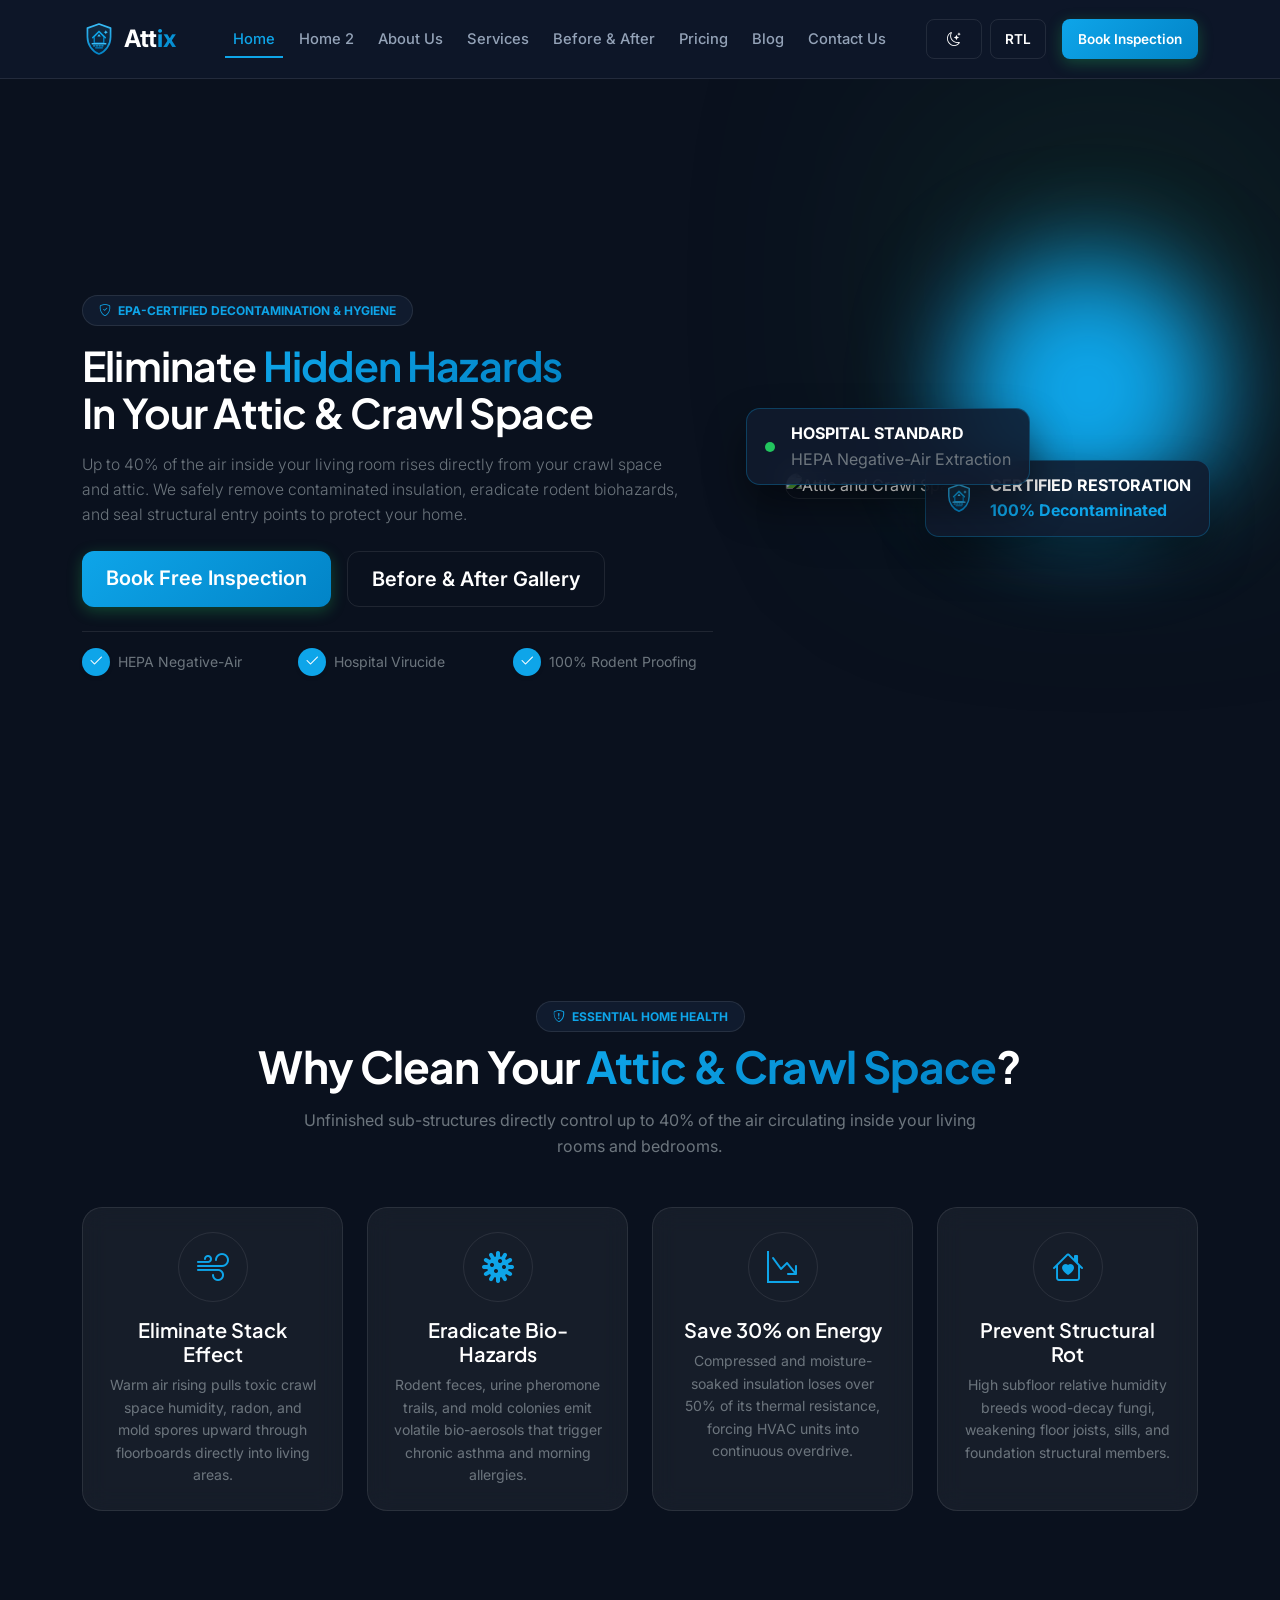
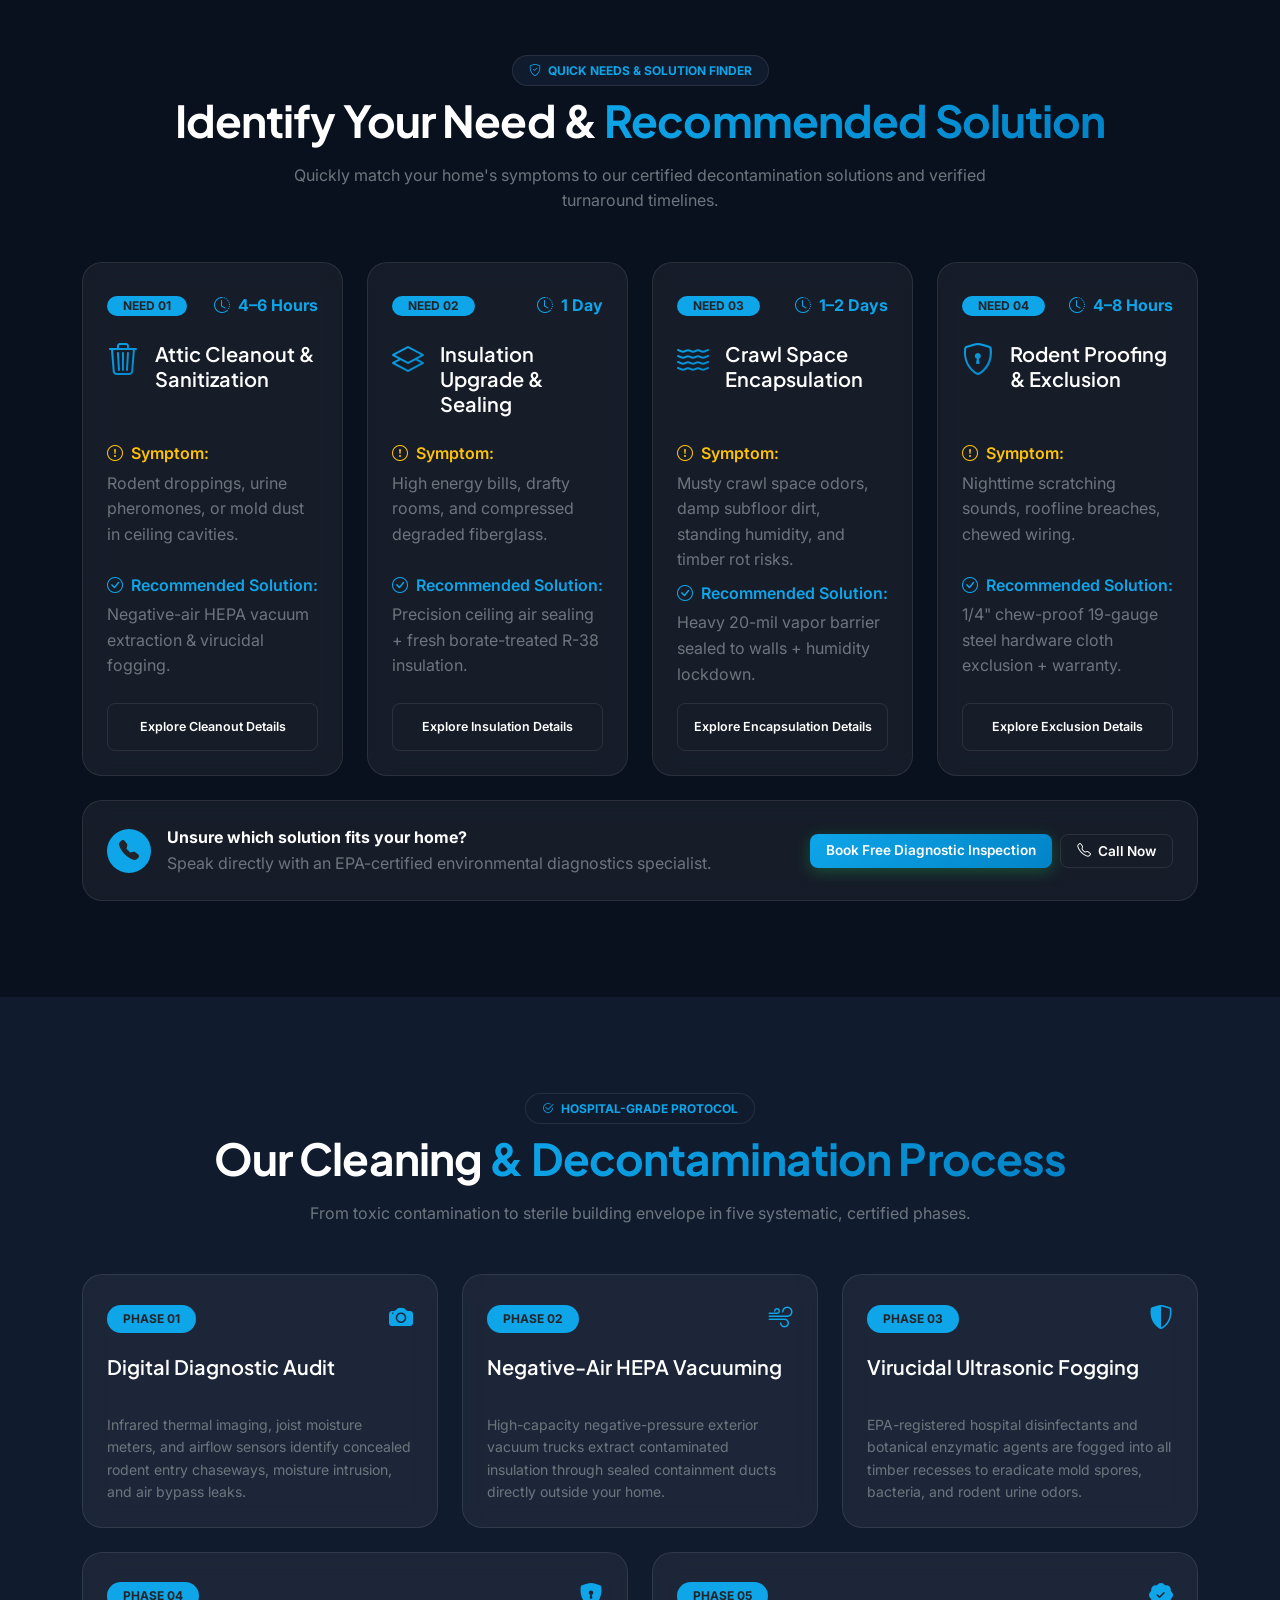
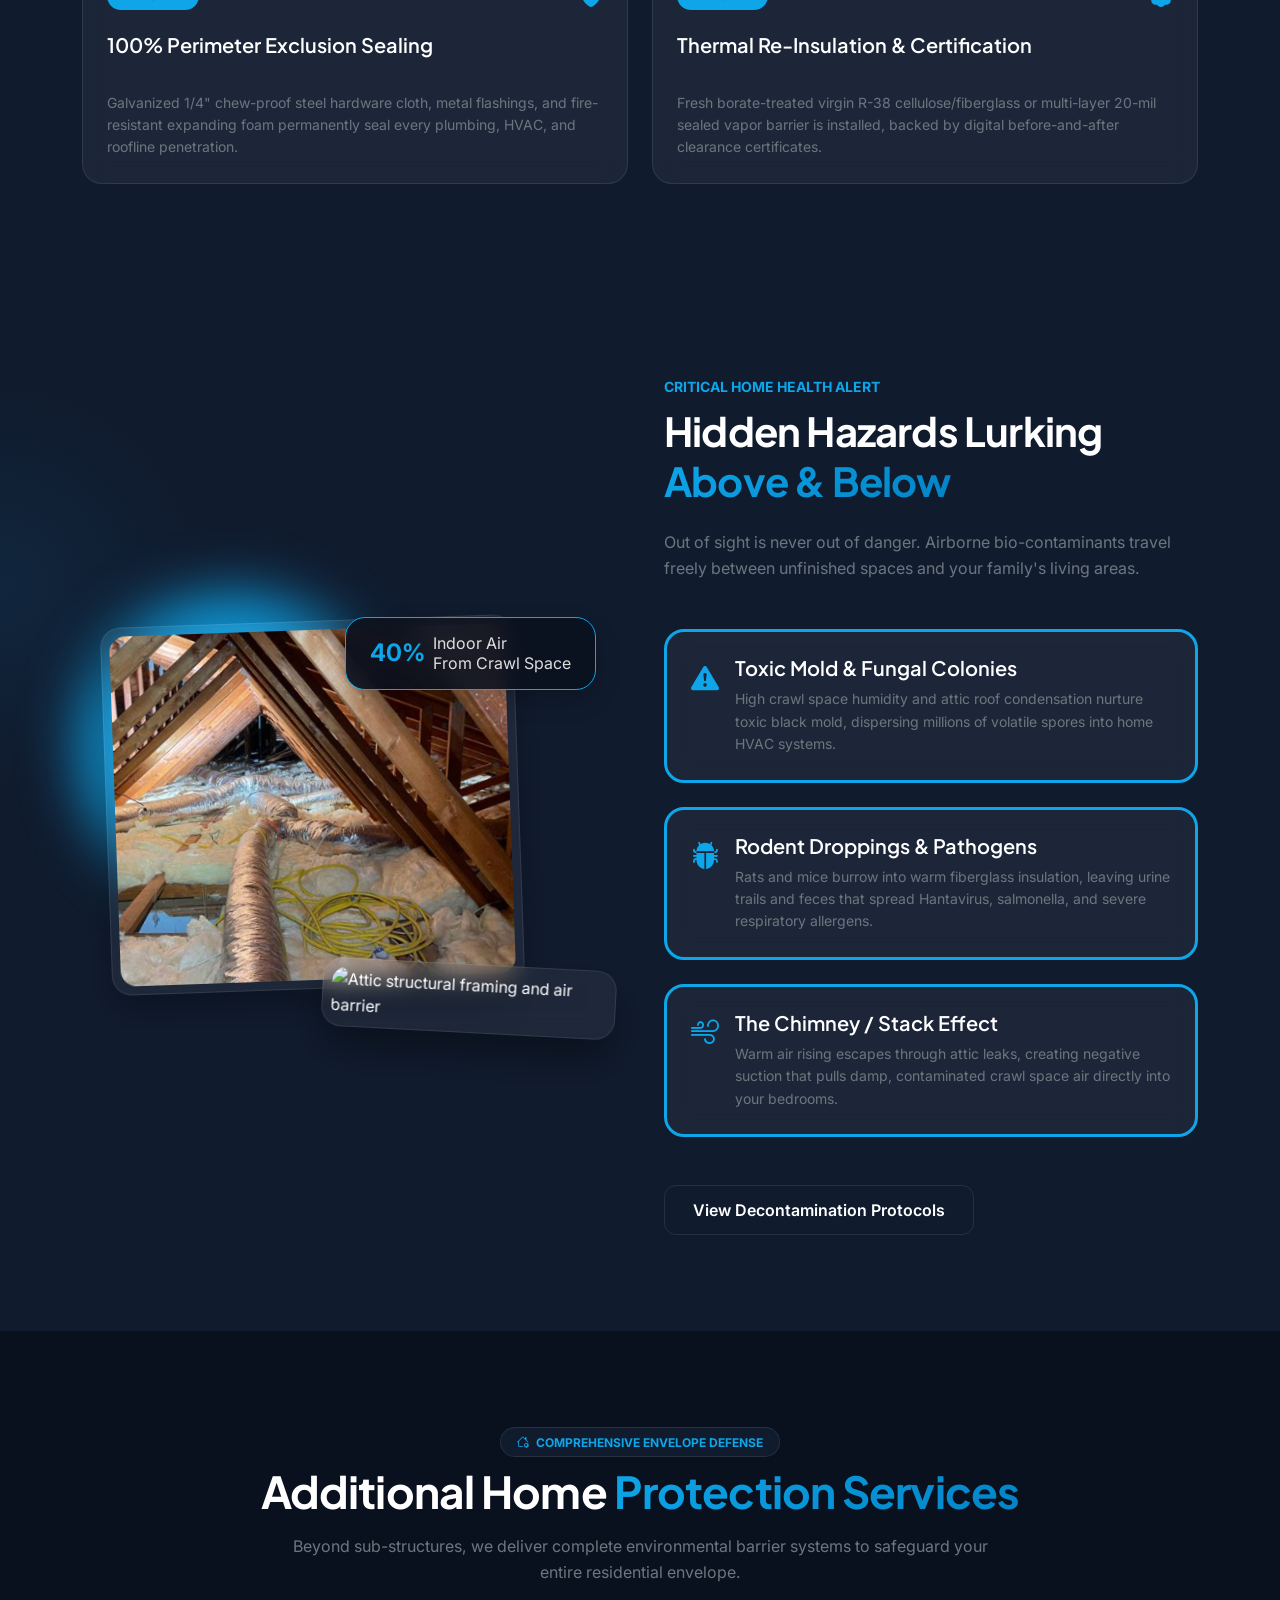
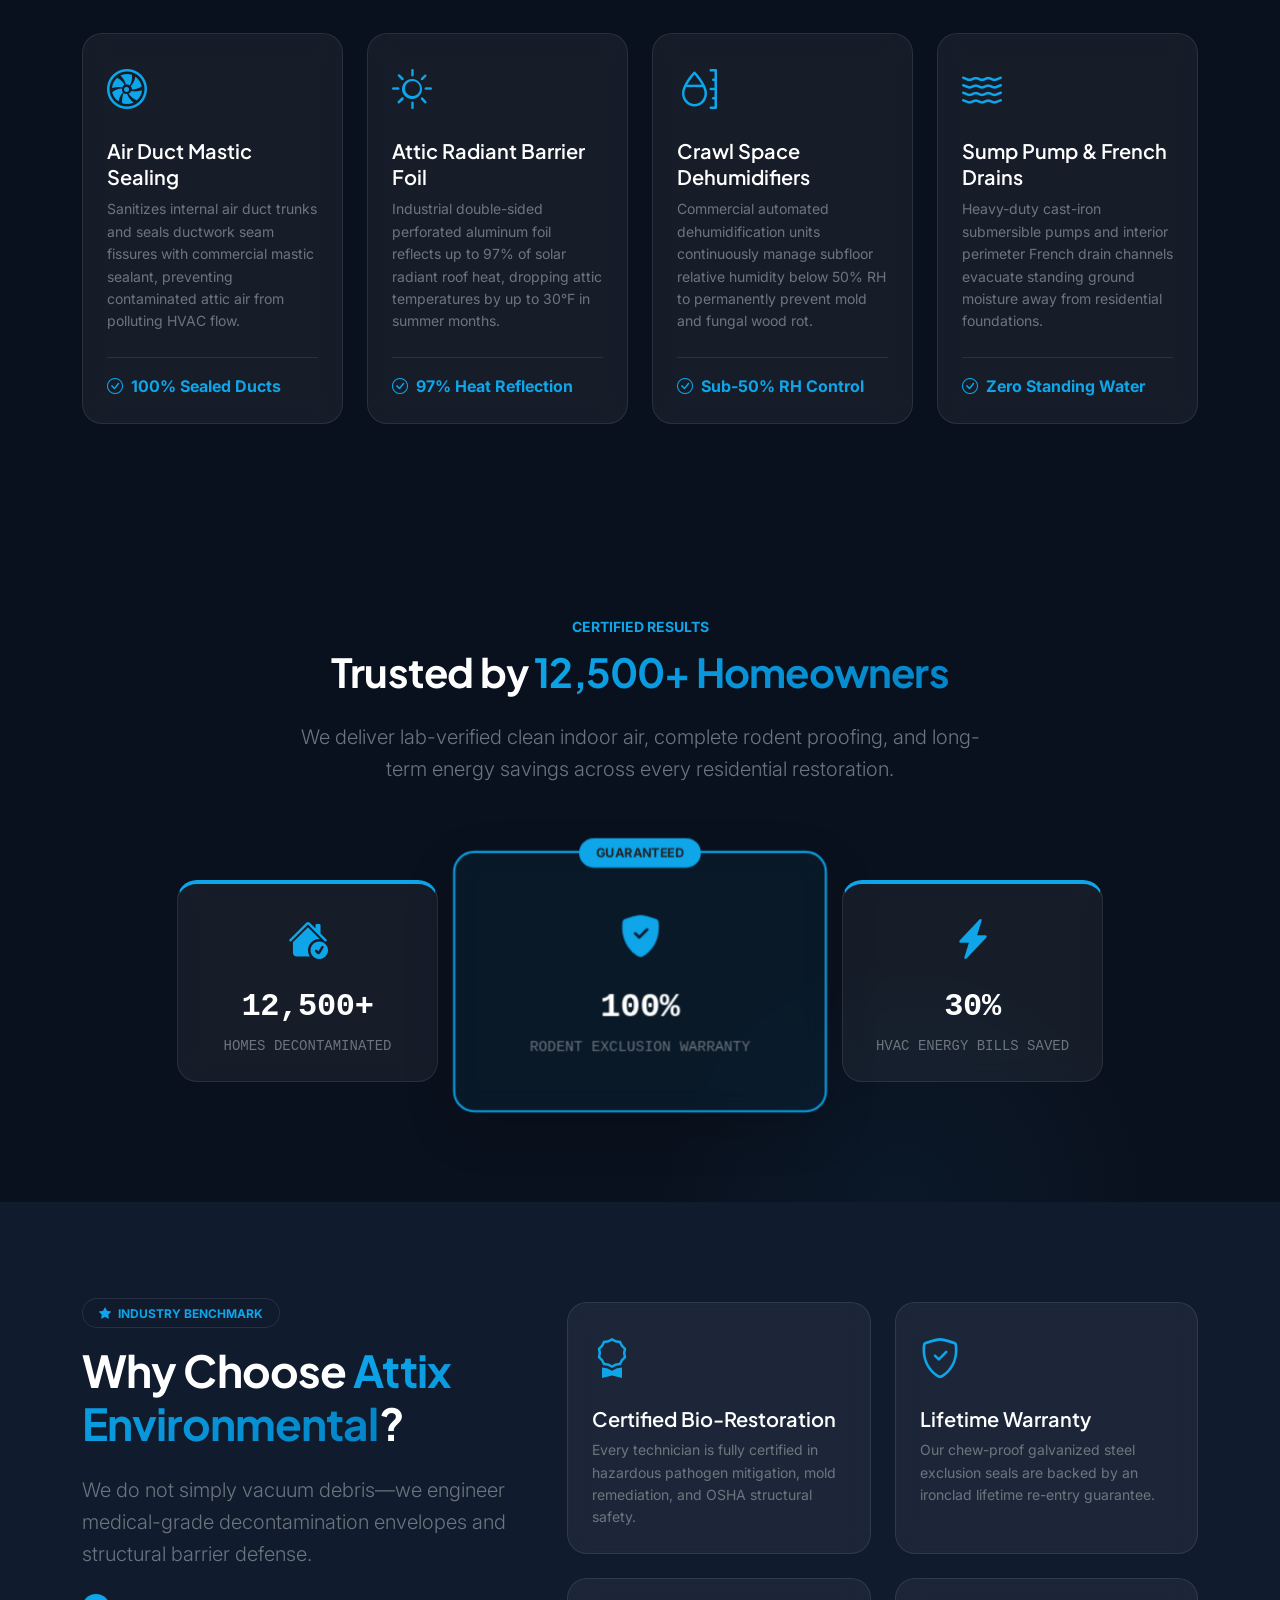
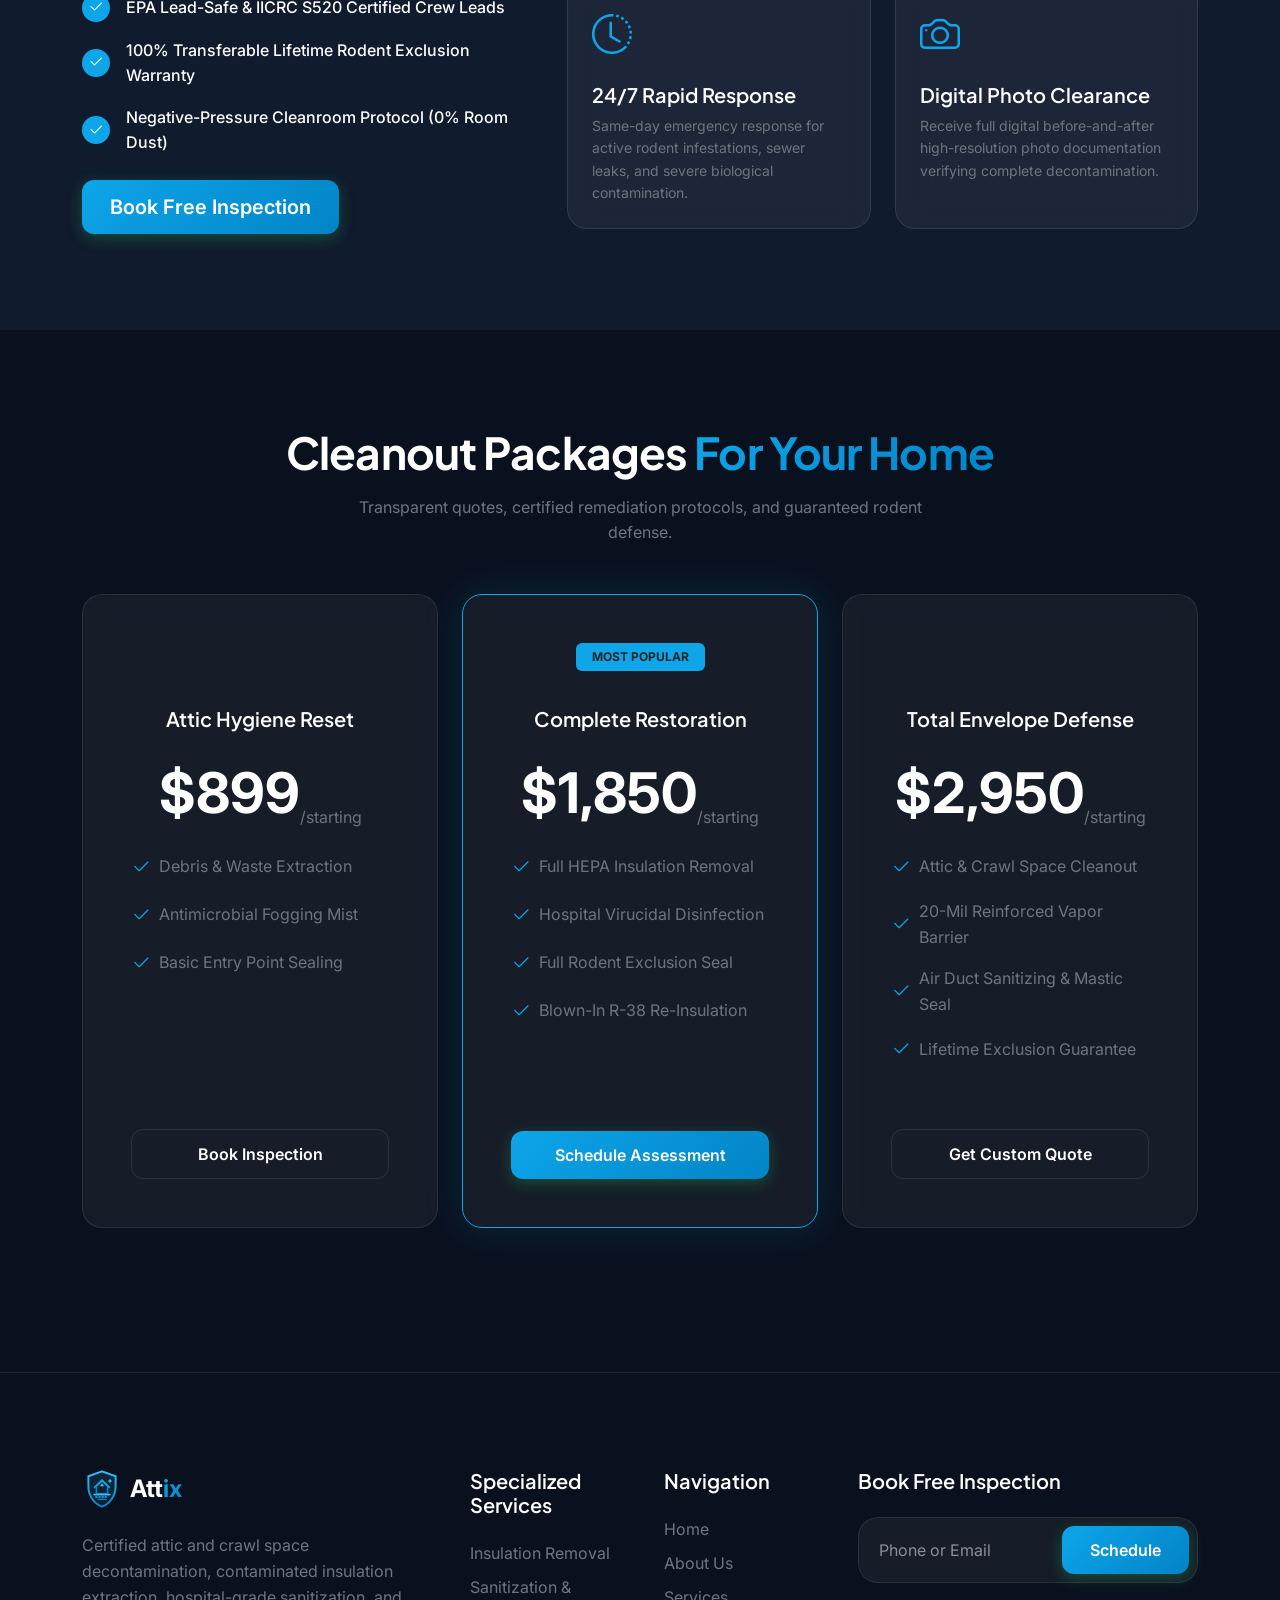
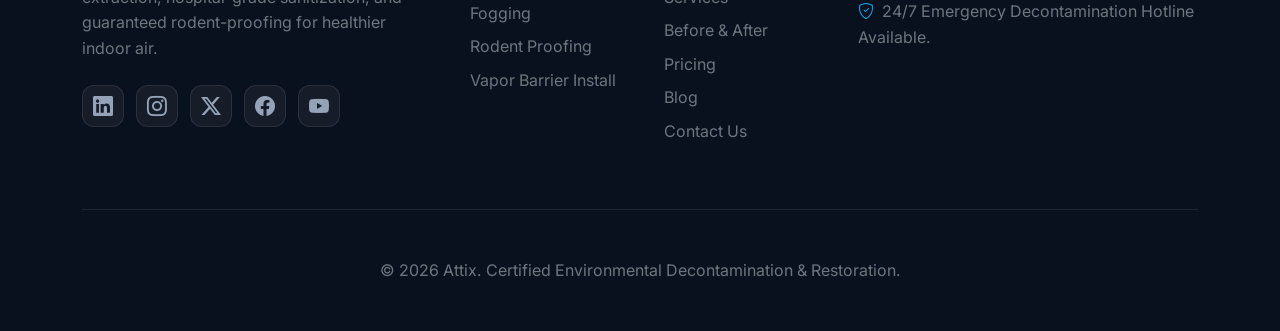
==== commit ddb7091b: "Fix mobile view overflow, align subtexts, fix mobile menu, and make header fixed while scrolling acr" ====
--- a/index.html
+++ b/index.html
@@ -11,7 +11,7 @@
 
     <!-- Bootstrap 5 CDN -->
     <link href="https://cdn.jsdelivr.net/npm/bootstrap@5.3.0/dist/css/bootstrap.min.css" rel="stylesheet">
-    <link rel="stylesheet" href="https://cdn.jsdelivr.net/npm/bootstrap-icons@1.10.5/font/bootstrap-icons.css">
+    <link rel="stylesheet" href="https://cdn.jsdelivr.net/npm/bootstrap-icons@1.11.3/font/bootstrap-icons.css">
 
     <!-- Custom CSS -->
     <link rel="stylesheet" href="assets/css/style.css">
@@ -166,7 +166,7 @@
                 <div class="col-md-6 col-lg-3">
                     <div class="glass-card p-4 h-100 text-center d-flex flex-column align-items-center">
                         <div class="rounded-circle bg-primary-bg p-3 mb-3 border border-color text-primary-accent fs-2" style="width: 70px; height: 70px; display: flex; align-items: center; justify-content: center;">
-                            <i class="bi bi-shield-virus"></i>
+                            <i class="bi bi-virus"></i>
                         </div>
                         <h4 class="h5 text-white mb-2">Eradicate Bio-Hazards</h4>
                         <p class="text-secondary text-sm mb-0">Rodent feces, urine pheromone trails, and mold colonies emit volatile bio-aerosols that trigger chronic asthma and morning allergies.</p>
@@ -205,96 +205,96 @@
                 <p class="text-secondary max-w-700 mx-auto">Quickly match your home's symptoms to our certified decontamination solutions and verified turnaround timelines.</p>
             </div>
 
-            <div class="row g-4">
+            <div class="row g-4 align-items-stretch">
                 <!-- Card 1: Attic Cleanout & Biohazard -->
-                <div class="col-lg-3 col-md-6">
-                    <div class="glass-card p-4 h-100 d-flex flex-column justify-content-between">
+                <div class="col-lg-3 col-md-6 d-flex">
+                    <div class="glass-card p-4 solution-card w-100 d-flex flex-column justify-content-between">
                         <div>
-                            <div class="d-flex justify-content-between align-items-center mb-3">
+                            <div class="d-flex justify-content-between align-items-center mb-3 solution-card-meta">
                                 <span class="badge bg-primary-accent text-dark fw-bold rounded-pill px-3 py-1 text-xs">NEED 01</span>
                                 <span class="text-xs text-primary-accent fw-bold"><i class="bi bi-clock-history me-1"></i> 4–6 Hours</span>
                             </div>
-                            <div class="d-flex align-items-center gap-3 mb-3">
+                            <div class="d-flex align-items-start gap-3 mb-3 solution-card-title">
                                 <i class="bi bi-trash3 fs-2 text-gradient"></i>
                                 <h4 class="h5 mb-0 text-white">Attic Cleanout &amp; Sanitization</h4>
                             </div>
                             <div class="mb-3">
                                 <span class="text-xs text-warning fw-semibold d-block mb-1"><i class="bi bi-exclamation-circle me-1"></i> Symptom:</span>
-                                <p class="text-secondary text-xs mb-2">Rodent droppings, urine pheromones, or mold dust in ceiling cavities.</p>
+                                <p class="text-secondary text-xs mb-2 solution-card-symptom">Rodent droppings, urine pheromones, or mold dust in ceiling cavities.</p>
                                 <span class="text-xs text-primary-accent fw-semibold d-block mb-1"><i class="bi bi-check-circle me-1"></i> Recommended Solution:</span>
-                                <p class="text-secondary text-xs mb-0">Negative-air HEPA vacuum extraction &amp; virucidal fogging.</p>
-                            </div>
-                        </div>
-                        <a href="services.html#attic-cleaning" class="btn btn-outline-custom btn-sm w-100">Explore Cleanout Details</a>
+                                <p class="text-secondary text-xs mb-0 solution-card-solution">Negative-air HEPA vacuum extraction &amp; virucidal fogging.</p>
+                            </div>
+                        </div>
+                        <a href="services.html#attic-cleaning" class="btn btn-outline-custom btn-sm w-100 solution-finder-btn">Explore Cleanout Details</a>
                     </div>
                 </div>
 
                 <!-- Card 2: Insulation Replacement & Air Sealing -->
-                <div class="col-lg-3 col-md-6">
-                    <div class="glass-card p-4 h-100 d-flex flex-column justify-content-between">
+                <div class="col-lg-3 col-md-6 d-flex">
+                    <div class="glass-card p-4 solution-card w-100 d-flex flex-column justify-content-between">
                         <div>
-                            <div class="d-flex justify-content-between align-items-center mb-3">
+                            <div class="d-flex justify-content-between align-items-center mb-3 solution-card-meta">
                                 <span class="badge bg-primary-accent text-dark fw-bold rounded-pill px-3 py-1 text-xs">NEED 02</span>
                                 <span class="text-xs text-primary-accent fw-bold"><i class="bi bi-clock-history me-1"></i> 1 Day</span>
                             </div>
-                            <div class="d-flex align-items-center gap-3 mb-3">
+                            <div class="d-flex align-items-start gap-3 mb-3 solution-card-title">
                                 <i class="bi bi-layers fs-2 text-gradient"></i>
                                 <h4 class="h5 mb-0 text-white">Insulation Upgrade &amp; Sealing</h4>
                             </div>
                             <div class="mb-3">
                                 <span class="text-xs text-warning fw-semibold d-block mb-1"><i class="bi bi-exclamation-circle me-1"></i> Symptom:</span>
-                                <p class="text-secondary text-xs mb-2">High energy bills, drafty rooms, and compressed degraded fiberglass.</p>
+                                <p class="text-secondary text-xs mb-2 solution-card-symptom">High energy bills, drafty rooms, and compressed degraded fiberglass.</p>
                                 <span class="text-xs text-primary-accent fw-semibold d-block mb-1"><i class="bi bi-check-circle me-1"></i> Recommended Solution:</span>
-                                <p class="text-secondary text-xs mb-0">Precision ceiling air sealing + fresh borate-treated R-38 insulation.</p>
-                            </div>
-                        </div>
-                        <a href="services.html#insulation-replacement" class="btn btn-outline-custom btn-sm w-100">Explore Insulation Details</a>
+                                <p class="text-secondary text-xs mb-0 solution-card-solution">Precision ceiling air sealing + fresh borate-treated R-38 insulation.</p>
+                            </div>
+                        </div>
+                        <a href="services.html#insulation-replacement" class="btn btn-outline-custom btn-sm w-100 solution-finder-btn">Explore Insulation Details</a>
                     </div>
                 </div>
 
                 <!-- Card 3: Crawl Space Encapsulation -->
-                <div class="col-lg-3 col-md-6">
-                    <div class="glass-card p-4 h-100 d-flex flex-column justify-content-between">
+                <div class="col-lg-3 col-md-6 d-flex">
+                    <div class="glass-card p-4 solution-card w-100 d-flex flex-column justify-content-between">
                         <div>
-                            <div class="d-flex justify-content-between align-items-center mb-3">
+                            <div class="d-flex justify-content-between align-items-center mb-3 solution-card-meta">
                                 <span class="badge bg-primary-accent text-dark fw-bold rounded-pill px-3 py-1 text-xs">NEED 03</span>
                                 <span class="text-xs text-primary-accent fw-bold"><i class="bi bi-clock-history me-1"></i> 1–2 Days</span>
                             </div>
-                            <div class="d-flex align-items-center gap-3 mb-3">
+                            <div class="d-flex align-items-start gap-3 mb-3 solution-card-title">
                                 <i class="bi bi-water fs-2 text-gradient"></i>
                                 <h4 class="h5 mb-0 text-white">Crawl Space Encapsulation</h4>
                             </div>
                             <div class="mb-3">
                                 <span class="text-xs text-warning fw-semibold d-block mb-1"><i class="bi bi-exclamation-circle me-1"></i> Symptom:</span>
-                                <p class="text-secondary text-xs mb-2">Musty crawl space odors, damp subfloor dirt, and timber rot risks.</p>
+                                <p class="text-secondary text-xs mb-2 solution-card-symptom">Musty crawl space odors, damp subfloor dirt, standing humidity, and timber rot risks.</p>
                                 <span class="text-xs text-primary-accent fw-semibold d-block mb-1"><i class="bi bi-check-circle me-1"></i> Recommended Solution:</span>
-                                <p class="text-secondary text-xs mb-0">Heavy 20-mil vapor barrier sealed to walls + humidity lockdown.</p>
-                            </div>
-                        </div>
-                        <a href="services.html#crawl-space-encapsulation" class="btn btn-outline-custom btn-sm w-100">Explore Encapsulation Details</a>
+                                <p class="text-secondary text-xs mb-0 solution-card-solution">Heavy 20-mil vapor barrier sealed to walls + humidity lockdown.</p>
+                            </div>
+                        </div>
+                        <a href="services.html#crawl-space-encapsulation" class="btn btn-outline-custom btn-sm w-100 solution-finder-btn">Explore Encapsulation Details</a>
                     </div>
                 </div>
 
                 <!-- Card 4: Rodent Proofing & Exclusion -->
-                <div class="col-lg-3 col-md-6">
-                    <div class="glass-card p-4 h-100 d-flex flex-column justify-content-between">
+                <div class="col-lg-3 col-md-6 d-flex">
+                    <div class="glass-card p-4 solution-card w-100 d-flex flex-column justify-content-between">
                         <div>
-                            <div class="d-flex justify-content-between align-items-center mb-3">
+                            <div class="d-flex justify-content-between align-items-center mb-3 solution-card-meta">
                                 <span class="badge bg-primary-accent text-dark fw-bold rounded-pill px-3 py-1 text-xs">NEED 04</span>
                                 <span class="text-xs text-primary-accent fw-bold"><i class="bi bi-clock-history me-1"></i> 4–8 Hours</span>
                             </div>
-                            <div class="d-flex align-items-center gap-3 mb-3">
+                            <div class="d-flex align-items-start gap-3 mb-3 solution-card-title">
                                 <i class="bi bi-shield-lock fs-2 text-gradient"></i>
                                 <h4 class="h5 mb-0 text-white">Rodent Proofing &amp; Exclusion</h4>
                             </div>
                             <div class="mb-3">
                                 <span class="text-xs text-warning fw-semibold d-block mb-1"><i class="bi bi-exclamation-circle me-1"></i> Symptom:</span>
-                                <p class="text-secondary text-xs mb-2">Nighttime scratching sounds, roofline breaches, chewed wiring.</p>
+                                <p class="text-secondary text-xs mb-2 solution-card-symptom">Nighttime scratching sounds, roofline breaches, chewed wiring.</p>
                                 <span class="text-xs text-primary-accent fw-semibold d-block mb-1"><i class="bi bi-check-circle me-1"></i> Recommended Solution:</span>
-                                <p class="text-secondary text-xs mb-0">1/4" chew-proof 19-gauge steel hardware cloth exclusion + warranty.</p>
-                            </div>
-                        </div>
-                        <a href="services.html#rodent-proofing" class="btn btn-outline-custom btn-sm w-100">Explore Exclusion Details</a>
+                                <p class="text-secondary text-xs mb-0 solution-card-solution">1/4" chew-proof 19-gauge steel hardware cloth exclusion + warranty.</p>
+                            </div>
+                        </div>
+                        <a href="services.html#rodent-proofing" class="btn btn-outline-custom btn-sm w-100 solution-finder-btn">Explore Exclusion Details</a>
                     </div>
                 </div>
             </div>
@@ -336,7 +336,7 @@
                             <span class="badge bg-primary-accent text-dark fw-bold rounded-pill px-3 py-2">PHASE 01</span>
                             <i class="bi bi-camera-fill text-primary-accent fs-4"></i>
                         </div>
-                        <h4 class="h5 text-white mb-2">Digital Diagnostic Audit</h4>
+                        <h4 class="h5 text-white mb-2 process-step-title">Digital Diagnostic Audit</h4>
                         <p class="text-secondary text-sm mb-0">Infrared thermal imaging, joist moisture meters, and airflow sensors identify concealed rodent entry chaseways, moisture intrusion, and air bypass leaks.</p>
                     </div>
                 </div>
@@ -346,7 +346,7 @@
                             <span class="badge bg-primary-accent text-dark fw-bold rounded-pill px-3 py-2">PHASE 02</span>
                             <i class="bi bi-wind text-primary-accent fs-4"></i>
                         </div>
-                        <h4 class="h5 text-white mb-2">Negative-Air HEPA Vacuuming</h4>
+                        <h4 class="h5 text-white mb-2 process-step-title">Negative-Air HEPA Vacuuming</h4>
                         <p class="text-secondary text-sm mb-0">High-capacity negative-pressure exterior vacuum trucks extract contaminated insulation through sealed containment ducts directly outside your home.</p>
                     </div>
                 </div>
@@ -356,7 +356,7 @@
                             <span class="badge bg-primary-accent text-dark fw-bold rounded-pill px-3 py-2">PHASE 03</span>
                             <i class="bi bi-shield-shaded text-primary-accent fs-4"></i>
                         </div>
-                        <h4 class="h5 text-white mb-2">Virucidal Ultrasonic Fogging</h4>
+                        <h4 class="h5 text-white mb-2 process-step-title">Virucidal Ultrasonic Fogging</h4>
                         <p class="text-secondary text-sm mb-0">EPA-registered hospital disinfectants and botanical enzymatic agents are fogged into all timber recesses to eradicate mold spores, bacteria, and rodent urine odors.</p>
                     </div>
                 </div>
@@ -366,7 +366,7 @@
                             <span class="badge bg-primary-accent text-dark fw-bold rounded-pill px-3 py-2">PHASE 04</span>
                             <i class="bi bi-shield-lock-fill text-primary-accent fs-4"></i>
                         </div>
-                        <h4 class="h5 text-white mb-2">100% Perimeter Exclusion Sealing</h4>
+                        <h4 class="h5 text-white mb-2 process-step-title">100% Perimeter Exclusion Sealing</h4>
                         <p class="text-secondary text-sm mb-0">Galvanized 1/4" chew-proof steel hardware cloth, metal flashings, and fire-resistant expanding foam permanently seal every plumbing, HVAC, and roofline penetration.</p>
                     </div>
                 </div>
@@ -376,7 +376,7 @@
                             <span class="badge bg-primary-accent text-dark fw-bold rounded-pill px-3 py-2">PHASE 05</span>
                             <i class="bi bi-patch-check-fill text-primary-accent fs-4"></i>
                         </div>
-                        <h4 class="h5 text-white mb-2">Thermal Re-Insulation &amp; Certification</h4>
+                        <h4 class="h5 text-white mb-2 process-step-title">Thermal Re-Insulation &amp; Certification</h4>
                         <p class="text-secondary text-sm mb-0">Fresh borate-treated virgin R-38 cellulose/fiberglass or multi-layer 20-mil sealed vapor barrier is installed, backed by digital before-and-after clearance certificates.</p>
                     </div>
                 </div>
@@ -484,7 +484,7 @@
                         <div class="mb-3 text-primary-accent fs-1">
                             <i class="bi bi-fan"></i>
                         </div>
-                        <h4 class="h5 text-white mb-2">Air Duct Mastic Sealing</h4>
+                        <h4 class="h5 text-white mb-2 protection-card-title">Air Duct Mastic Sealing</h4>
                         <p class="text-secondary text-sm mb-4 flex-grow-1">Sanitizes internal air duct trunks and seals ductwork seam fissures with commercial mastic sealant, preventing contaminated attic air from polluting HVAC flow.</p>
                         <div class="pt-3 border-top border-color">
                             <span class="text-xs text-primary-accent fw-bold"><i class="bi bi-check-circle me-1"></i> 100% Sealed Ducts</span>
@@ -496,7 +496,7 @@
                         <div class="mb-3 text-primary-accent fs-1">
                             <i class="bi bi-brightness-high"></i>
                         </div>
-                        <h4 class="h5 text-white mb-2">Attic Radiant Barrier Foil</h4>
+                        <h4 class="h5 text-white mb-2 protection-card-title">Attic Radiant Barrier Foil</h4>
                         <p class="text-secondary text-sm mb-4 flex-grow-1">Industrial double-sided perforated aluminum foil reflects up to 97% of solar radiant roof heat, dropping attic temperatures by up to 30°F in summer months.</p>
                         <div class="pt-3 border-top border-color">
                             <span class="text-xs text-primary-accent fw-bold"><i class="bi bi-check-circle me-1"></i> 97% Heat Reflection</span>
@@ -508,7 +508,7 @@
                         <div class="mb-3 text-primary-accent fs-1">
                             <i class="bi bi-moisture"></i>
                         </div>
-                        <h4 class="h5 text-white mb-2">Crawl Space Dehumidifiers</h4>
+                        <h4 class="h5 text-white mb-2 protection-card-title">Crawl Space Dehumidifiers</h4>
                         <p class="text-secondary text-sm mb-4 flex-grow-1">Commercial automated dehumidification units continuously manage subfloor relative humidity below 50% RH to permanently prevent mold and fungal wood rot.</p>
                         <div class="pt-3 border-top border-color">
                             <span class="text-xs text-primary-accent fw-bold"><i class="bi bi-check-circle me-1"></i> Sub-50% RH Control</span>
@@ -520,7 +520,7 @@
                         <div class="mb-3 text-primary-accent fs-1">
                             <i class="bi bi-water"></i>
                         </div>
-                        <h4 class="h5 text-white mb-2">Sump Pump &amp; French Drains</h4>
+                        <h4 class="h5 text-white mb-2 protection-card-title">Sump Pump &amp; French Drains</h4>
                         <p class="text-secondary text-sm mb-4 flex-grow-1">Heavy-duty cast-iron submersible pumps and interior perimeter French drain channels evacuate standing ground moisture away from residential foundations.</p>
                         <div class="pt-3 border-top border-color">
                             <span class="text-xs text-primary-accent fw-bold"><i class="bi bi-check-circle me-1"></i> Zero Standing Water</span>
@@ -653,7 +653,7 @@
             </div>
             <div class="row g-4 justify-content-center">
                 <div class="col-lg-4 col-md-6">
-                    <div class="glass-card p-5 h-100 d-flex flex-column">
+                    <div class="glass-card p-5 pricing-package-card h-100 d-flex flex-column">
                         <div style="height: 40px;" class="mb-4"></div> <!-- Badge Spacer -->
                         <h4 class="h5 text-white mb-4 text-center">Attic Hygiene Reset</h4>
                         <div class="display-4 fw-bold mb-4 text-white text-center" style="min-height: 72px; display: flex; align-items: flex-end; justify-content: center;">$899 <span
@@ -667,12 +667,12 @@
                                     class="bi bi-check2 text-primary-accent fs-5"></i> Basic Entry Point Sealing</li>
                         </ul>
                         <div class="mt-auto">
-                            <a href="contact.html" class="btn btn-outline-custom w-100">Book Inspection</a>
+                            <a href="contact.html" class="btn btn-outline-custom w-100 pricing-cta-btn">Book Inspection</a>
                         </div>
                     </div>
                 </div>
                 <div class="col-lg-4 col-md-6">
-                    <div class="glass-card p-5 h-100 border-primary-accent d-flex flex-column"
+                    <div class="glass-card p-5 pricing-package-card h-100 border-primary-accent d-flex flex-column"
                         style="box-shadow: 0 0 40px rgba(14, 165, 233, 0.15);">
                         <div class="text-center mb-4" style="height: 40px;">
                             <div class="badge bg-primary-accent text-dark px-3 py-2">MOST POPULAR</div>
@@ -691,12 +691,12 @@
                                     class="bi bi-check2 text-primary-accent fs-5"></i> Blown-In R-38 Re-Insulation</li>
                         </ul>
                         <div class="mt-auto">
-                            <a href="contact.html" class="btn btn-primary-custom w-100">Schedule Assessment</a>
+                            <a href="contact.html" class="btn btn-primary-custom w-100 pricing-cta-btn">Schedule Assessment</a>
                         </div>
                     </div>
                 </div>
                 <div class="col-lg-4 col-md-6">
-                    <div class="glass-card p-5 h-100 d-flex flex-column">
+                    <div class="glass-card p-5 pricing-package-card h-100 d-flex flex-column">
                         <div style="height: 40px;" class="mb-4"></div> <!-- Badge Spacer -->
                         <h4 class="h5 text-white mb-4 text-center">Total Envelope Defense</h4>
                         <div class="display-4 fw-bold mb-4 text-white text-center" style="min-height: 72px; display: flex; align-items: flex-end; justify-content: center;">$2,950 <span
@@ -712,7 +712,7 @@
                                     class="bi bi-check2 text-primary-accent fs-5"></i> Lifetime Exclusion Guarantee</li>
                         </ul>
                         <div class="mt-auto">
-                            <a href="contact.html" class="btn btn-outline-custom w-100">Get Custom Quote</a>
+                            <a href="contact.html" class="btn btn-outline-custom w-100 pricing-cta-btn">Get Custom Quote</a>
                         </div>
                     </div>
                 </div>
@@ -730,12 +730,12 @@
                         <span class="fw-bold text-white fs-4">Att<span class="text-gradient">ix</span></span>
                     </a>
                     <p class="text-secondary">Certified attic and crawl space decontamination, contaminated insulation extraction, hospital-grade sanitization, and guaranteed rodent-proofing for healthier indoor air.</p>
-                    <div class="d-flex gap-3 fs-4 mt-4 social-links">
-                        <a href="#" class="text-secondary"><i class="bi bi-linkedin"></i></a>
-                        <a href="#" class="text-secondary"><i class="bi bi-instagram"></i></a>
-                        <a href="#" class="text-secondary"><i class="bi bi-twitter-x"></i></a>
-                        <a href="#" class="text-secondary"><i class="bi bi-facebook"></i></a>
-                        <a href="#" class="text-secondary"><i class="bi bi-youtube"></i></a>
+                    <div class="social-links mt-4">
+                        <a href="#" class="text-secondary" aria-label="LinkedIn"><i class="bi bi-linkedin"></i></a>
+                        <a href="#" class="text-secondary" aria-label="Instagram"><i class="bi bi-instagram"></i></a>
+                        <a href="#" class="text-secondary" aria-label="X (Twitter)"><i class="bi bi-twitter-x"></i></a>
+                        <a href="#" class="text-secondary" aria-label="Facebook"><i class="bi bi-facebook"></i></a>
+                        <a href="#" class="text-secondary" aria-label="YouTube"><i class="bi bi-youtube"></i></a>
                     </div>
                 </div>
                 <div class="col-6 col-lg-2">
--- a/assets/css/style.css
+++ b/assets/css/style.css
@@ -120,9 +120,10 @@
 }
 
 .btn-outline-custom:hover {
-    background: var(--card-bg);
-    border-color: var(--primary-accent);
-    color: var(--primary-accent);
+    background: #0284C7;
+    border-color: #0284C7;
+    color: #ffffff !important;
+    font-weight: 600;
 }
 
 .btn-primary-custom.btn-sm,
@@ -155,13 +156,32 @@
     gap: 0;
 }
 
-/* Navbar */
+/* Navbar - Fixed on all pages & views while scrolling */
 .navbar-custom {
-    background: rgba(15, 23, 42, 0.8);
-    backdrop-filter: blur(15px);
+    position: fixed !important;
+    top: 0 !important;
+    left: 0 !important;
+    right: 0 !important;
+    width: 100% !important;
+    z-index: 1050 !important;
+    background: rgba(15, 23, 42, 0.92);
+    backdrop-filter: blur(16px);
+    -webkit-backdrop-filter: blur(16px);
     border-bottom: 1px solid var(--border-color);
     padding: 15px 0;
     transition: var(--transition);
+}
+
+body.has-fixed-navbar,
+body:has(.navbar-custom) {
+    padding-top: 76px !important;
+}
+
+@media (max-width: 575.98px) {
+    body.has-fixed-navbar,
+    body:has(.navbar-custom) {
+        padding-top: 72px !important;
+    }
 }
 
 .navbar-brand img {
@@ -576,8 +596,16 @@
 
     [dir="rtl"] .contact-info-card .bg-primary-accent {
         margin-left: 0 !important;
-        margin-right: 1.5rem !important;
-    }
+        margin-right: 1rem !important;
+    }
+}
+
+.contact-info-card {
+    min-width: 0;
+}
+
+.contact-info-card > div:last-child {
+    min-width: 0;
 }
 
 .contact-info-card .bg-primary-accent {
@@ -590,6 +618,12 @@
 .contact-info-card .bg-primary-accent i {
     line-height: 1;
     display: block;
+}
+
+.contact-email-text {
+    font-size: clamp(0.82rem, 1.35vw, 1rem);
+    word-break: break-word;
+    overflow-wrap: anywhere;
 }
 
 
@@ -641,16 +675,6 @@
     color: var(--text-secondary);
 }
 
-/* Social Links Hover */
-footer .social-links a.text-secondary {
-    transition: all 0.3s ease;
-}
-
-footer .social-links a.text-secondary:hover {
-    color: var(--primary-accent) !important;
-    transform: translateY(-5px) !important;
-}
-
 /* Footer Styles: Link Hover & Spacing Fix */
 footer {
     padding-top: 3rem !important;
@@ -666,24 +690,32 @@
     margin-bottom: 0 !important;
 }
 
-footer a.text-secondary {
+footer a.text-secondary:not(.social-links a) {
     transition: var(--transition);
     display: inline-block;
 }
 
-footer a.text-secondary:hover {
+footer a.text-secondary:not(.social-links a):hover {
     color: var(--primary-accent) !important;
     transform: translateX(5px);
 }
 
-body.light-theme footer a.text-secondary:hover {
+body.light-theme footer a.text-secondary:not(.social-links a):hover {
     color: var(--secondary-accent) !important;
     transform: translateX(5px);
 }
 
-@media (min-width: 992px) and (max-width: 1199.98px) {
+@media (min-width: 768px) {
     .story-quote {
-        min-height: 108px;
+        min-height: 195px;
+    }
+    .client-name {
+        min-height: 30px;
+        line-height: 1.3;
+    }
+    .client-role {
+        min-height: 42px;
+        line-height: 1.4;
     }
 }
 
@@ -855,37 +887,262 @@
     flex-wrap: wrap;
 }
 
-.social-links a {
-    width: 42px;
-    height: 42px;
-    display: inline-flex;
-    align-items: center;
-    justify-content: center;
+.social-links a,
+footer .social-links a {
+    width: 42px !important;
+    height: 42px !important;
+    min-width: 42px !important;
+    min-height: 42px !important;
+    display: inline-flex !important;
+    align-items: center !important;
+    justify-content: center !important;
     border-radius: 12px;
     background: var(--card-bg);
     border: 1px solid var(--border-color);
     color: var(--text-secondary) !important;
-    font-size: 1.15rem;
+    font-size: 1.25rem !important;
+    line-height: 1 !important;
+    padding: 0 !important;
+    margin: 0 !important;
     transition: var(--transition);
     text-decoration: none;
-}
-
-.social-links a:hover {
+    box-sizing: border-box;
+}
+
+.social-links a i,
+footer .social-links a i {
+    display: inline-flex !important;
+    align-items: center !important;
+    justify-content: center !important;
+    line-height: 1 !important;
+    vertical-align: 0 !important;
+    margin: 0 !important;
+    padding: 0 !important;
+}
+
+.social-links a:hover,
+footer .social-links a:hover {
     color: #ffffff !important;
-    background: var(--gradient-primary);
-    border-color: transparent;
-    transform: translateY(-3px);
+    background: var(--gradient-primary) !important;
+    border-color: transparent !important;
+    transform: translateY(-3px) !important;
     box-shadow: 0 4px 15px var(--glow-color);
 }
 
-body.light-theme .social-links a {
+body.light-theme .social-links a,
+body.light-theme footer .social-links a {
     background: #f1f5f9;
     border-color: rgba(0, 0, 0, 0.08);
     color: #475569 !important;
 }
 
-body.light-theme .social-links a:hover {
+body.light-theme .social-links a:hover,
+body.light-theme footer .social-links a:hover {
     color: #ffffff !important;
-    background: var(--gradient-primary);
-}
-
+    background: var(--gradient-primary) !important;
+    transform: translateY(-3px) !important;
+}
+
+/* Quick Needs & Solution Matrix Alignment */
+@media (min-width: 768px) {
+    .solution-card-meta {
+        min-height: 38px;
+    }
+    .solution-card-title {
+        min-height: 84px;
+        align-items: flex-start !important;
+    }
+    .solution-card-title h4 {
+        line-height: 1.25;
+    }
+    .solution-card-title i {
+        line-height: 1;
+        margin-top: 2px;
+    }
+    .solution-card-symptom {
+        min-height: 94px;
+    }
+    .solution-card-solution {
+        min-height: 75px;
+    }
+}
+
+@media (min-width: 992px) and (max-width: 1199px) {
+    .solution-card {
+        padding-left: 1rem !important;
+        padding-right: 1rem !important;
+    }
+}
+
+.solution-finder-btn,
+.btn-outline-custom.btn-sm.solution-finder-btn {
+    height: 48px !important;
+    min-height: 48px !important;
+    display: inline-flex !important;
+    align-items: center !important;
+    justify-content: center !important;
+    font-size: 0.78rem !important;
+    line-height: 1.25 !important;
+    padding: 6px 8px !important;
+    white-space: normal !important;
+    font-weight: 600;
+    text-align: center;
+}
+
+.solution-finder-btn:hover,
+body.light-theme .solution-finder-btn:hover {
+    background: #0369a1 !important;
+    border-color: #0369a1 !important;
+    color: #ffffff !important;
+    font-weight: 700 !important;
+    box-shadow: 0 4px 16px rgba(3, 105, 161, 0.4) !important;
+    transform: translateY(-2px);
+}
+
+/* Additional Home Protection Services Heading Alignment */
+.protection-card-title {
+    line-height: 1.3;
+}
+
+@media (min-width: 768px) {
+    .protection-card-title {
+        min-height: 52px;
+    }
+}
+
+/* Cleaning & Decontamination Process Heading Baseline Alignment */
+.process-step-title {
+    line-height: 1.3;
+}
+
+@media (min-width: 768px) {
+    .process-step-title {
+        min-height: 52px;
+    }
+}
+
+/* Clinical Decontamination Capabilities Heading Baseline Alignment */
+.capability-card-title {
+    line-height: 1.35;
+}
+
+@media (min-width: 992px) {
+    .capability-card-title {
+        min-height: 2.7em;
+    }
+}
+
+/* Pricing Plan Headings Baseline Alignment */
+.pricing-plan-title {
+    line-height: 1.35;
+}
+
+@media (min-width: 992px) {
+    .pricing-plan-title {
+        min-height: 2.7em;
+    }
+}
+
+/* Pricing Package CTA Buttons Single Line & Responsive Padding */
+.pricing-cta-btn {
+    white-space: nowrap !important;
+    padding-left: 14px !important;
+    padding-right: 14px !important;
+}
+
+@media (max-width: 1199px) {
+    .pricing-package-card {
+        padding: 2.25rem 1.5rem !important;
+    }
+}
+
+/* Services Quick Needs & Timeline Matrix Heading Baseline Alignment */
+.symptom-card-title {
+    line-height: 1.35;
+}
+
+@media (min-width: 768px) {
+    .symptom-card-title {
+        min-height: 2.7em;
+    }
+}
+
+/* Mobile & Responsive CTA Buttons Single Line */
+.hero-cta-btn,
+.cta-btn-nowrap {
+    white-space: nowrap !important;
+}
+
+@media (max-width: 575.98px) {
+    .hero-cta-btn,
+    .cta-btn-nowrap,
+    header .btn-lg,
+    .glass-card .btn-lg {
+        font-size: 0.95rem !important;
+        padding-left: 14px !important;
+        padding-right: 14px !important;
+        white-space: nowrap !important;
+    }
+}
+
+/* About Page Trust Proof Metric Cards Alignment */
+.stat-proof-card {
+    height: 100%;
+}
+
+.stat-proof-title {
+    line-height: 1.3;
+    min-height: 2.6em;
+    display: flex;
+    align-items: center;
+    justify-content: center;
+}
+
+.stat-proof-subtext {
+    line-height: 1.3;
+    min-height: 2.6em;
+    display: flex;
+    align-items: flex-start;
+    justify-content: center;
+}
+
+@media (max-width: 575.98px) {
+    .stat-proof-title {
+        min-height: 2.8em;
+        font-size: 0.82rem;
+    }
+    .stat-proof-subtext {
+        min-height: 3.4em;
+        font-size: 0.72rem;
+    }
+}
+
+/* Home2 Capability Cards Mobile Arrangement & Alignment */
+@media (max-width: 575.98px) {
+    #revolutionary-features .glass-card {
+        padding: 1.35rem 1.25rem !important;
+    }
+
+    #revolutionary-features .capability-card-inner {
+        flex-direction: column !important;
+    }
+
+    #revolutionary-features .capability-card-inner .feature-icon {
+        margin-bottom: 1rem !important;
+        margin-right: 0 !important;
+    }
+
+    #revolutionary-features .capability-card-title {
+        font-size: 1.25rem !important;
+        margin-bottom: 0.65rem !important;
+    }
+
+    #revolutionary-features .capability-card-inner p {
+        font-size: 0.9rem !important;
+        line-height: 1.55 !important;
+        margin-bottom: 1rem !important;
+    }
+}
+
+
+
--- a/assets/css/dark-mode.css
+++ b/assets/css/dark-mode.css
@@ -114,12 +114,14 @@
     transition: color 0.3s ease, transform 0.3s ease;
 }
 
-body.light-theme footer a:not(.btn):hover {
+body.light-theme footer a:not(.btn):not(.social-links a):hover {
     color: var(--secondary-accent) !important;
 }
 
 body.light-theme footer .social-links a:hover {
-    transform: translateY(-5px);
+    transform: translateY(-3px) !important;
+    color: #ffffff !important;
+    background: var(--gradient-primary) !important;
 }
 
 body.light-theme .border-color {
@@ -162,17 +164,19 @@
 }
 
 body.light-theme .btn-outline-custom:hover {
-    background: var(--gradient-primary) !important;
-    border-color: var(--secondary-accent) !important;
+    background: #0369a1 !important;
+    border-color: #0369a1 !important;
     color: #ffffff !important;
-    box-shadow: 0 6px 20px rgba(14, 165, 233, 0.3) !important;
+    font-weight: 700 !important;
+    box-shadow: 0 6px 20px rgba(3, 105, 161, 0.35) !important;
     transform: translateY(-2px);
 }
 
 body.light-theme .btn-outline-custom:focus,
 body.light-theme .btn-outline-custom:active {
-    background: var(--gradient-primary) !important;
-    border-color: var(--secondary-accent) !important;
+    background: #0369a1 !important;
+    border-color: #0369a1 !important;
     color: #ffffff !important;
-    box-shadow: 0 0 0 0.25rem rgba(14, 165, 233, 0.25) !important;
+    font-weight: 700 !important;
+    box-shadow: 0 0 0 0.25rem rgba(3, 105, 161, 0.25) !important;
 }
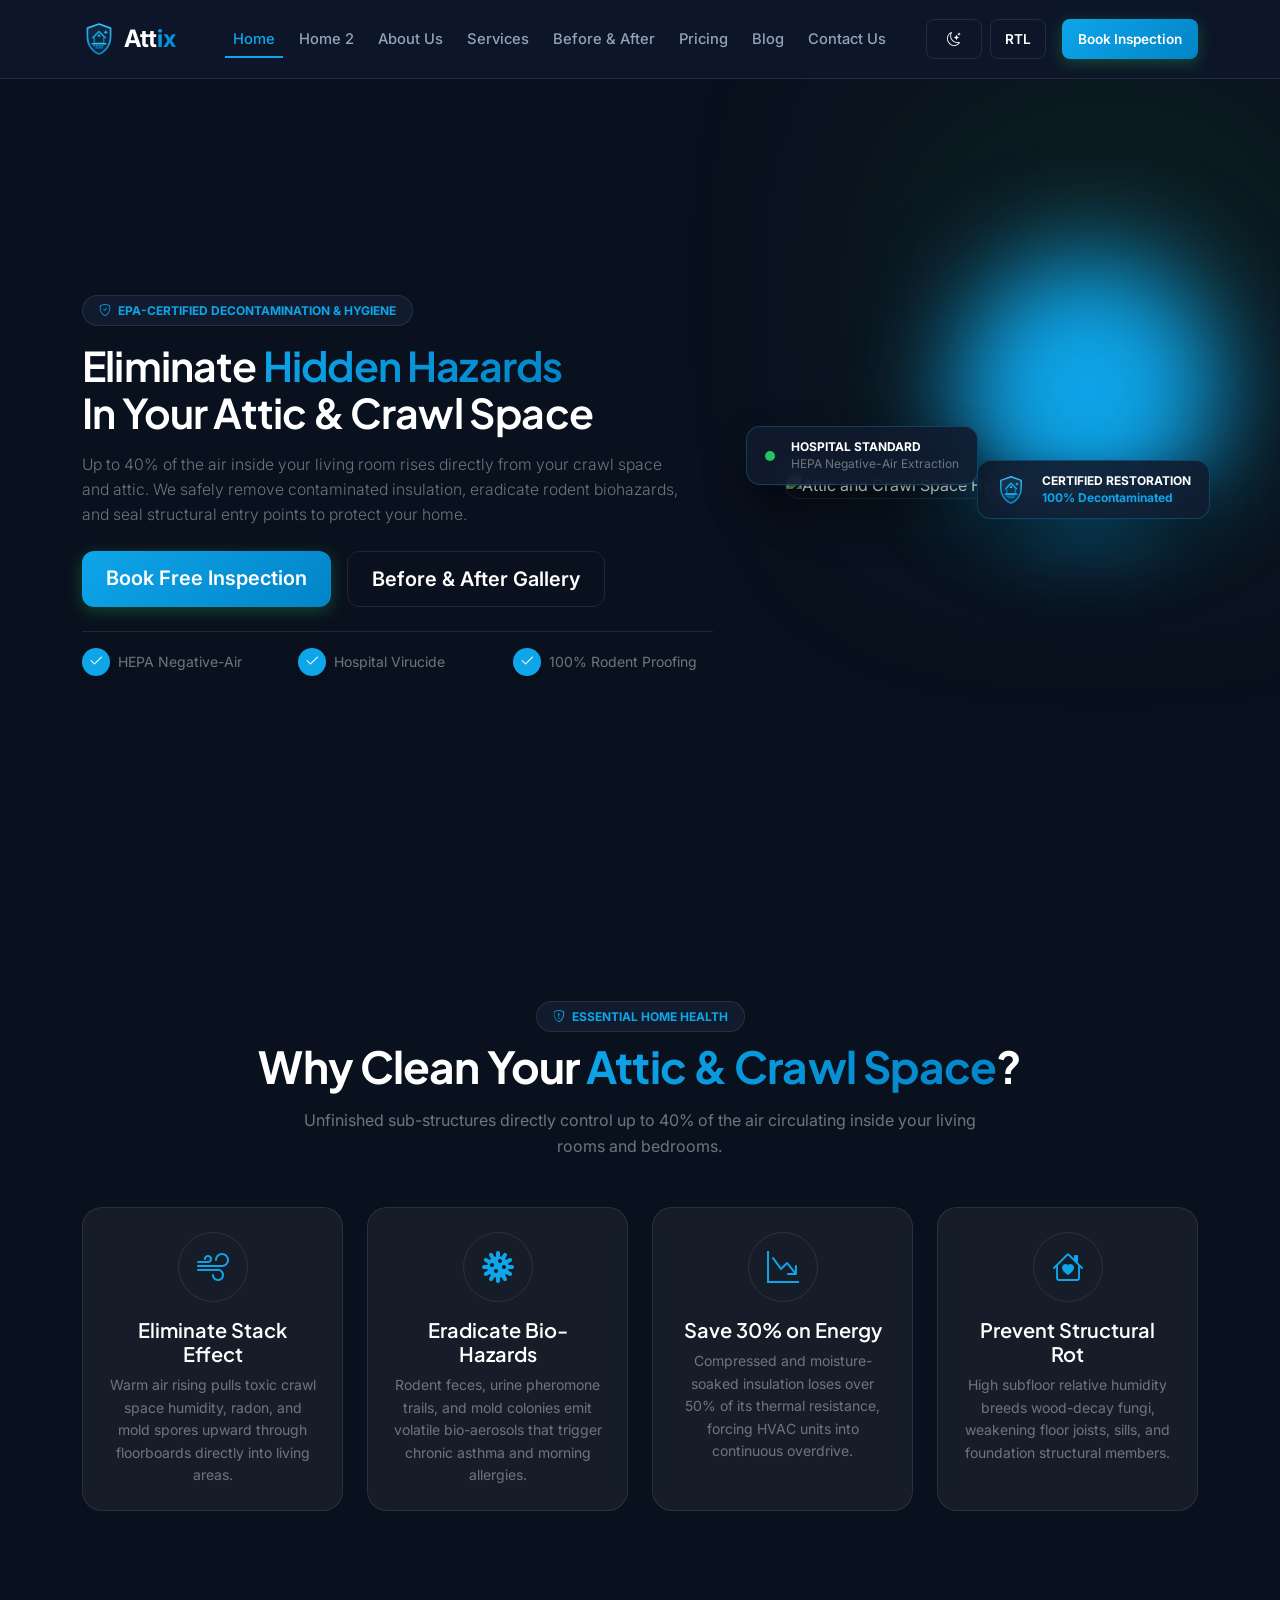
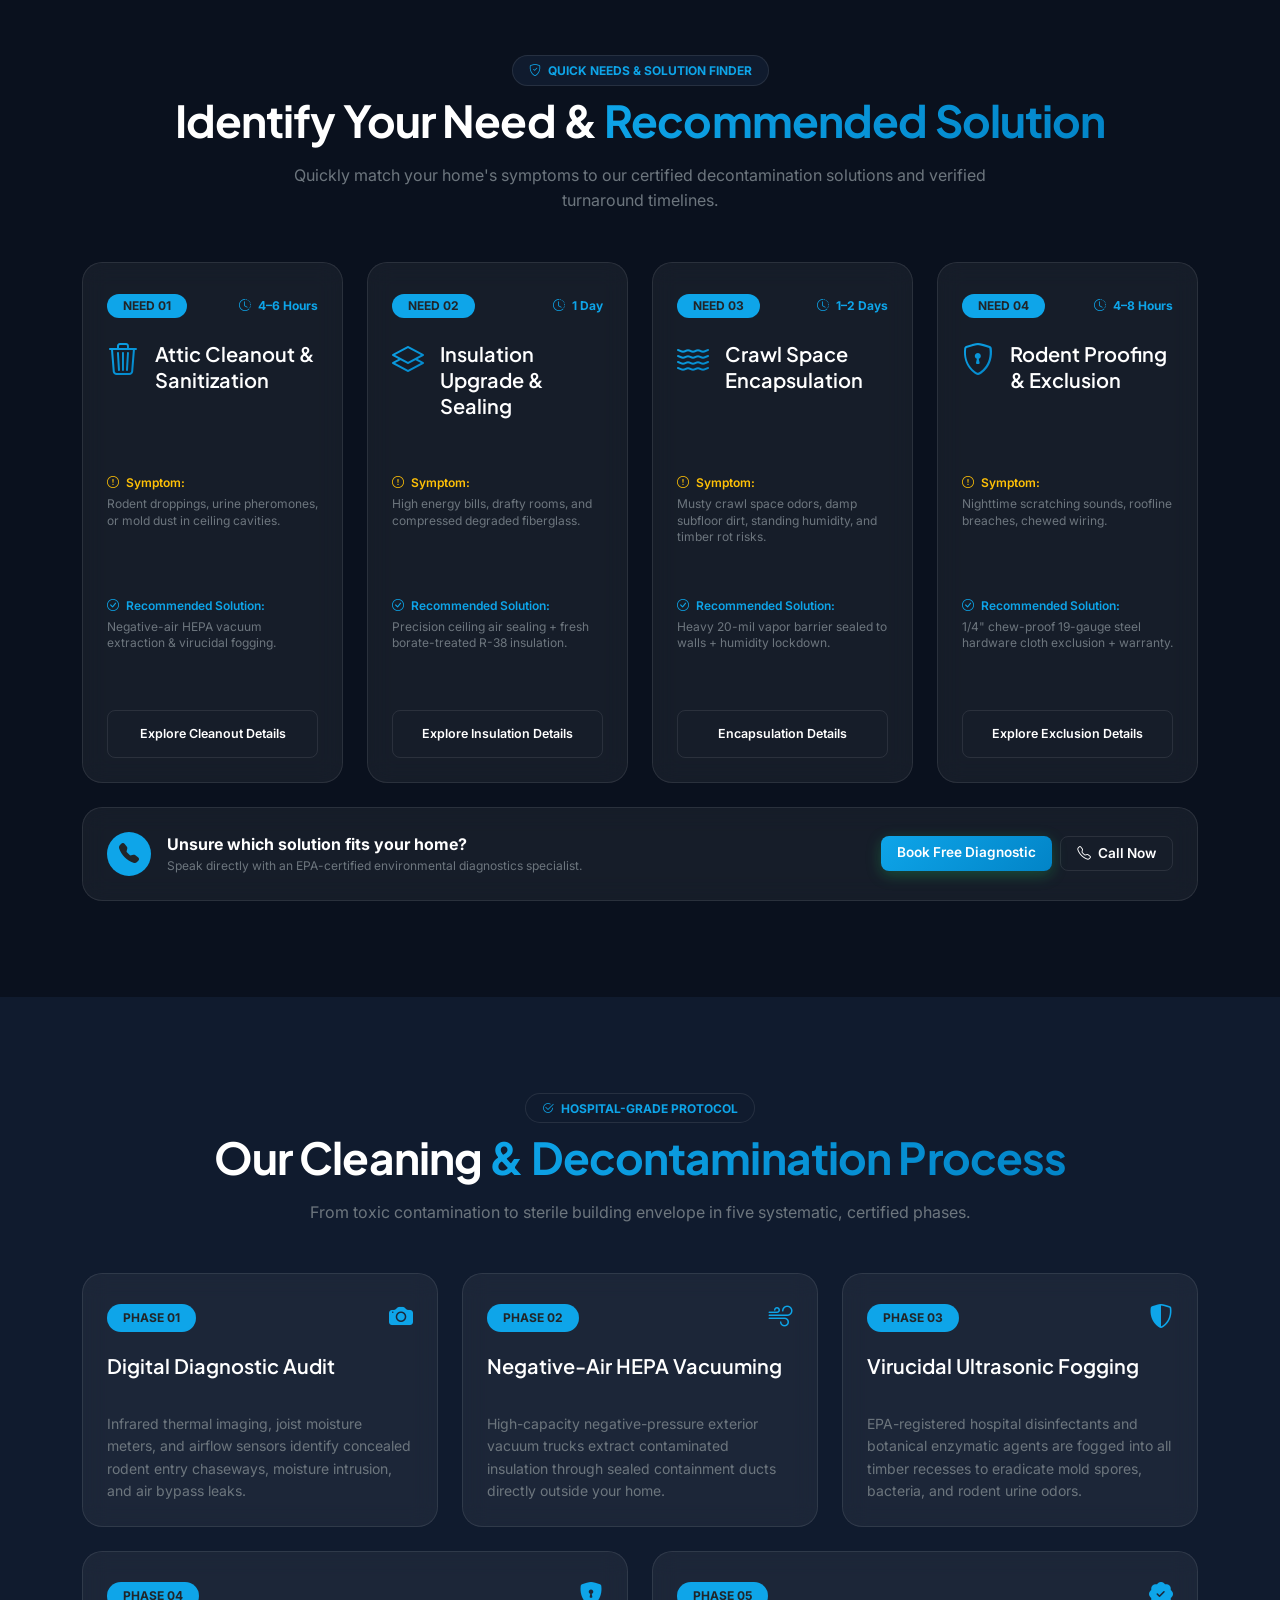
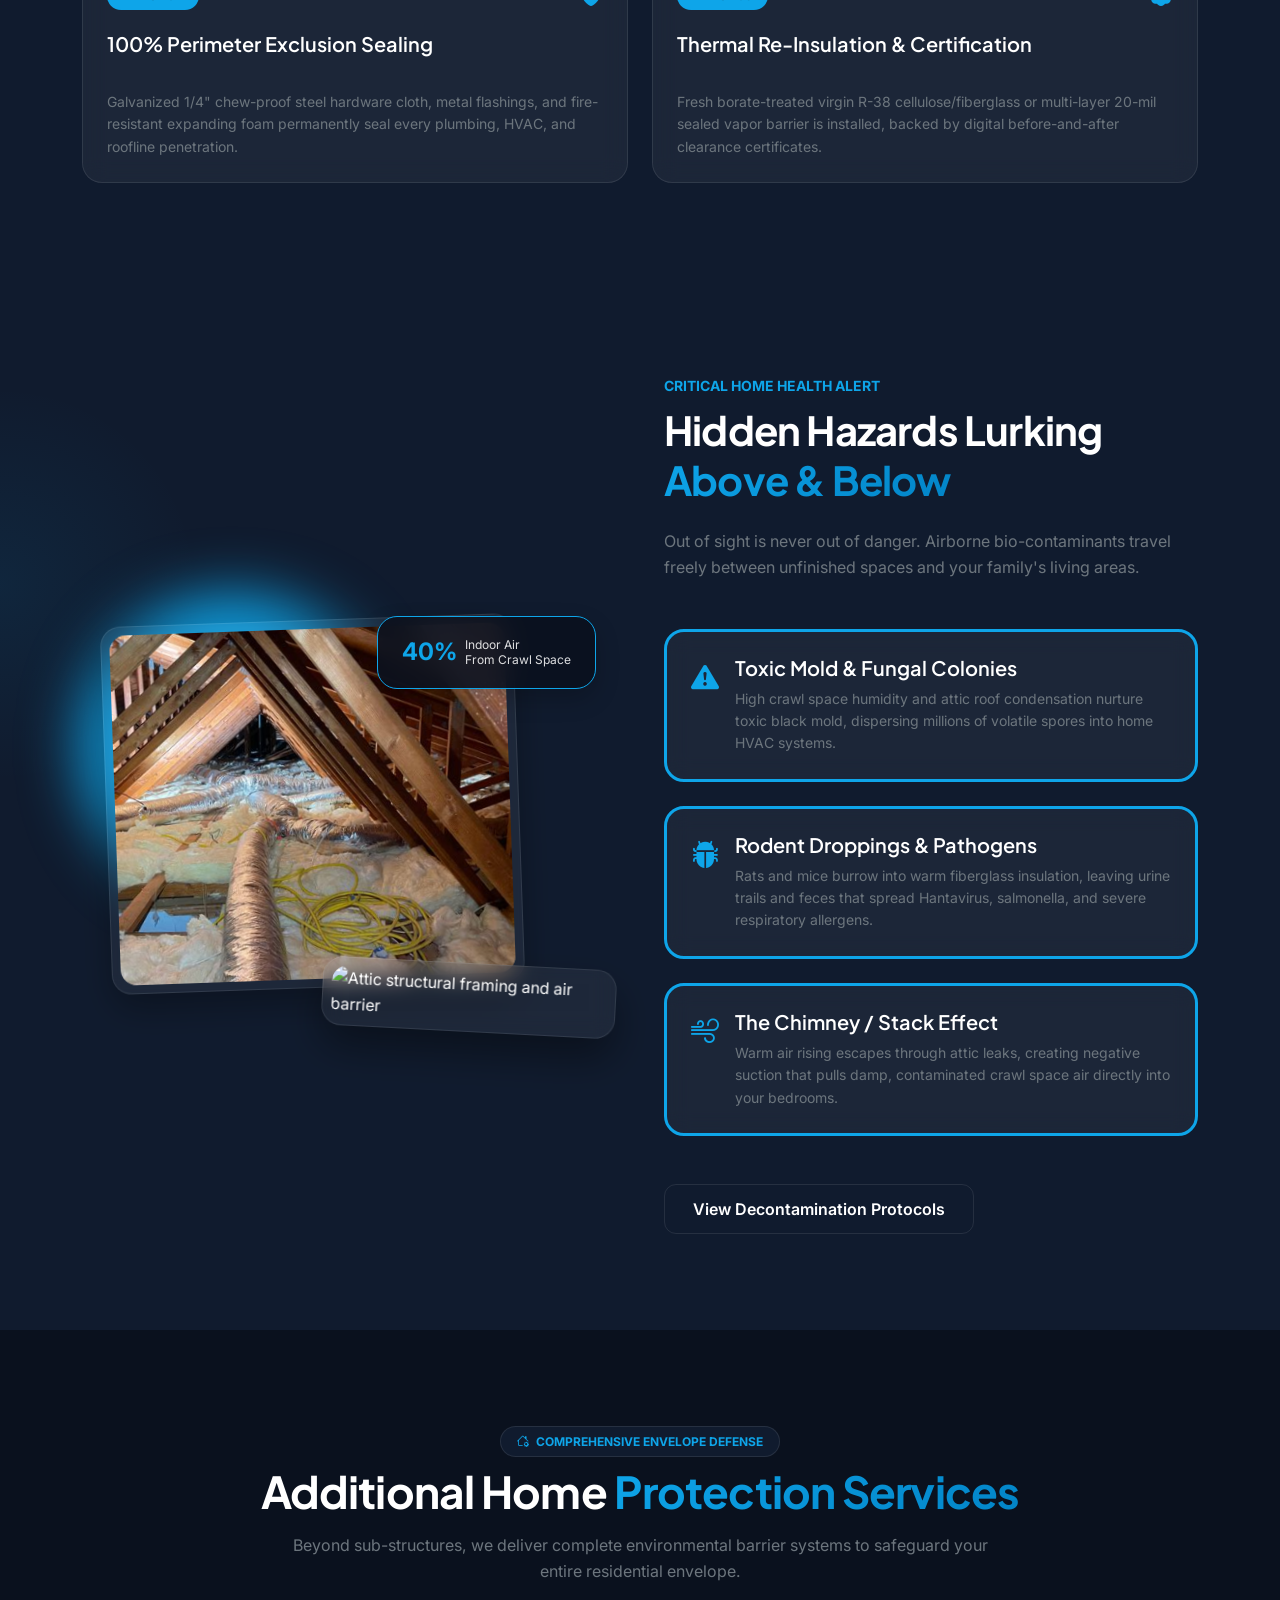
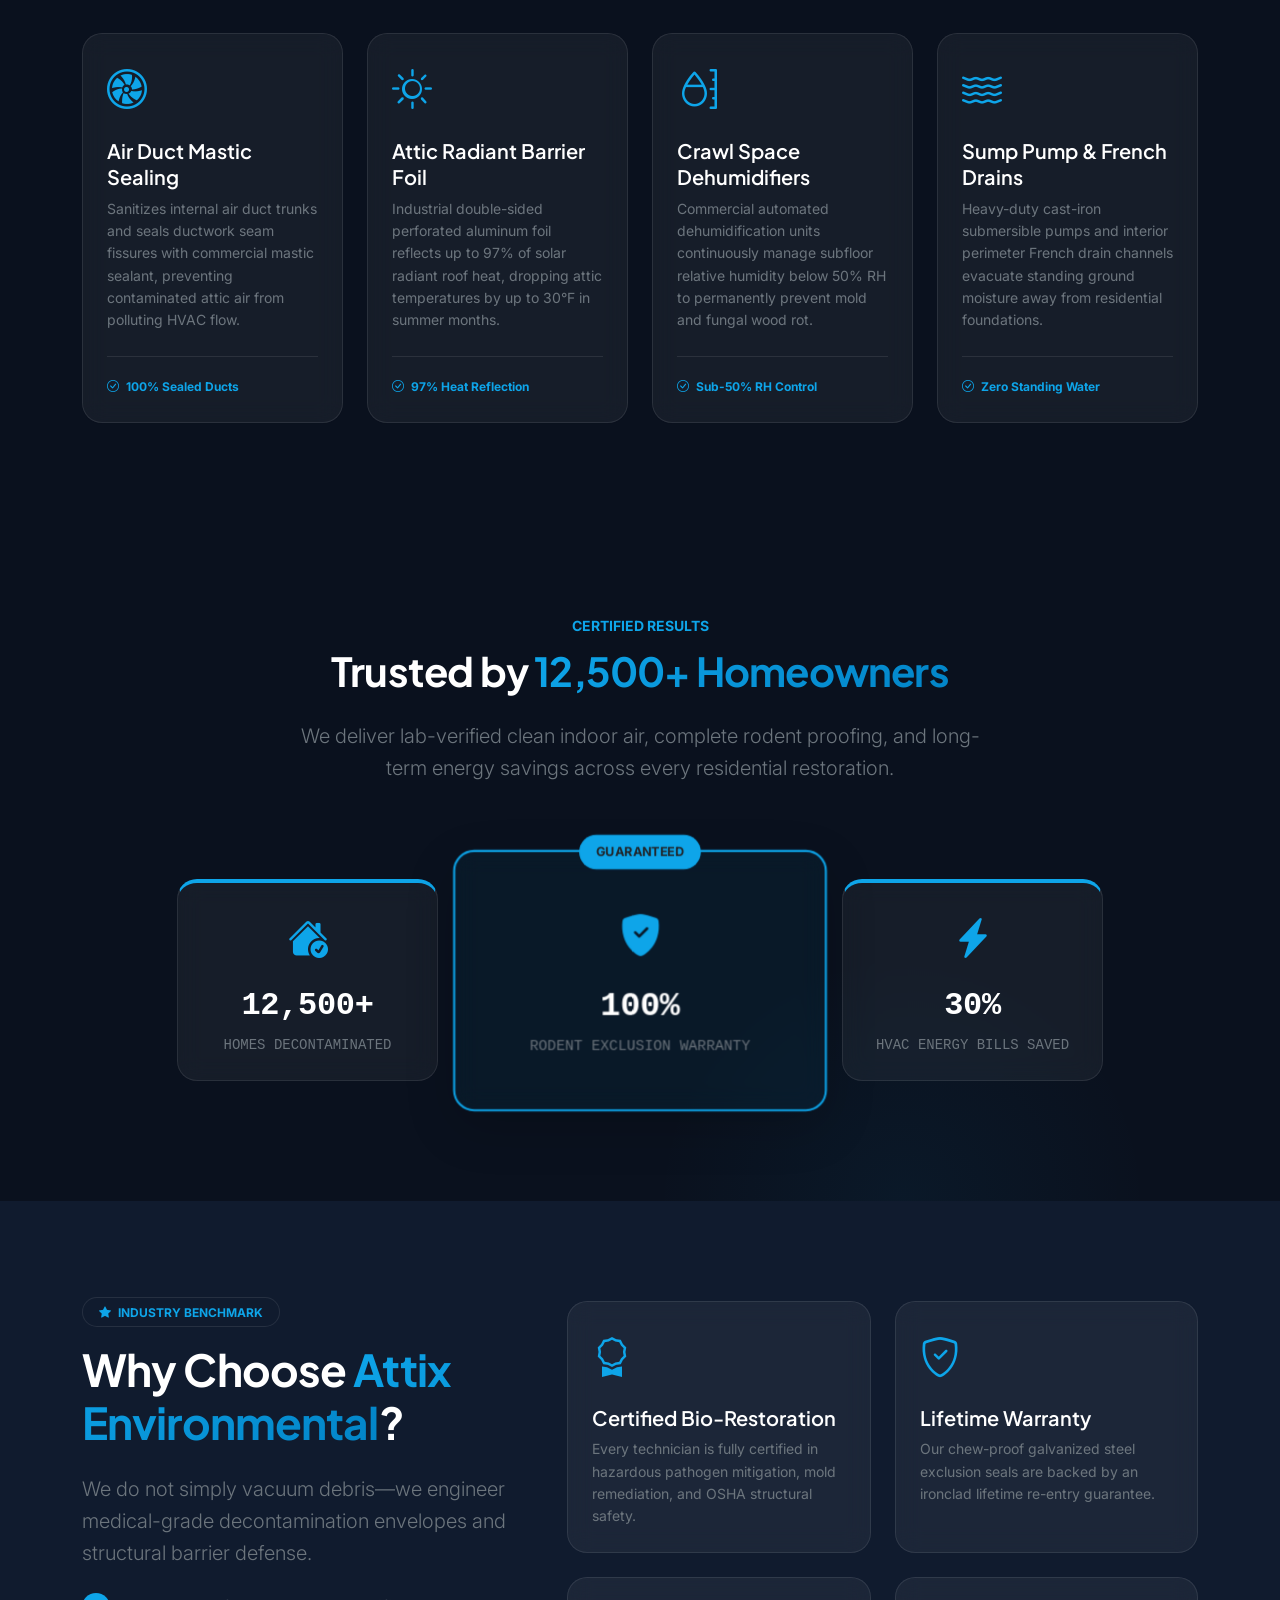
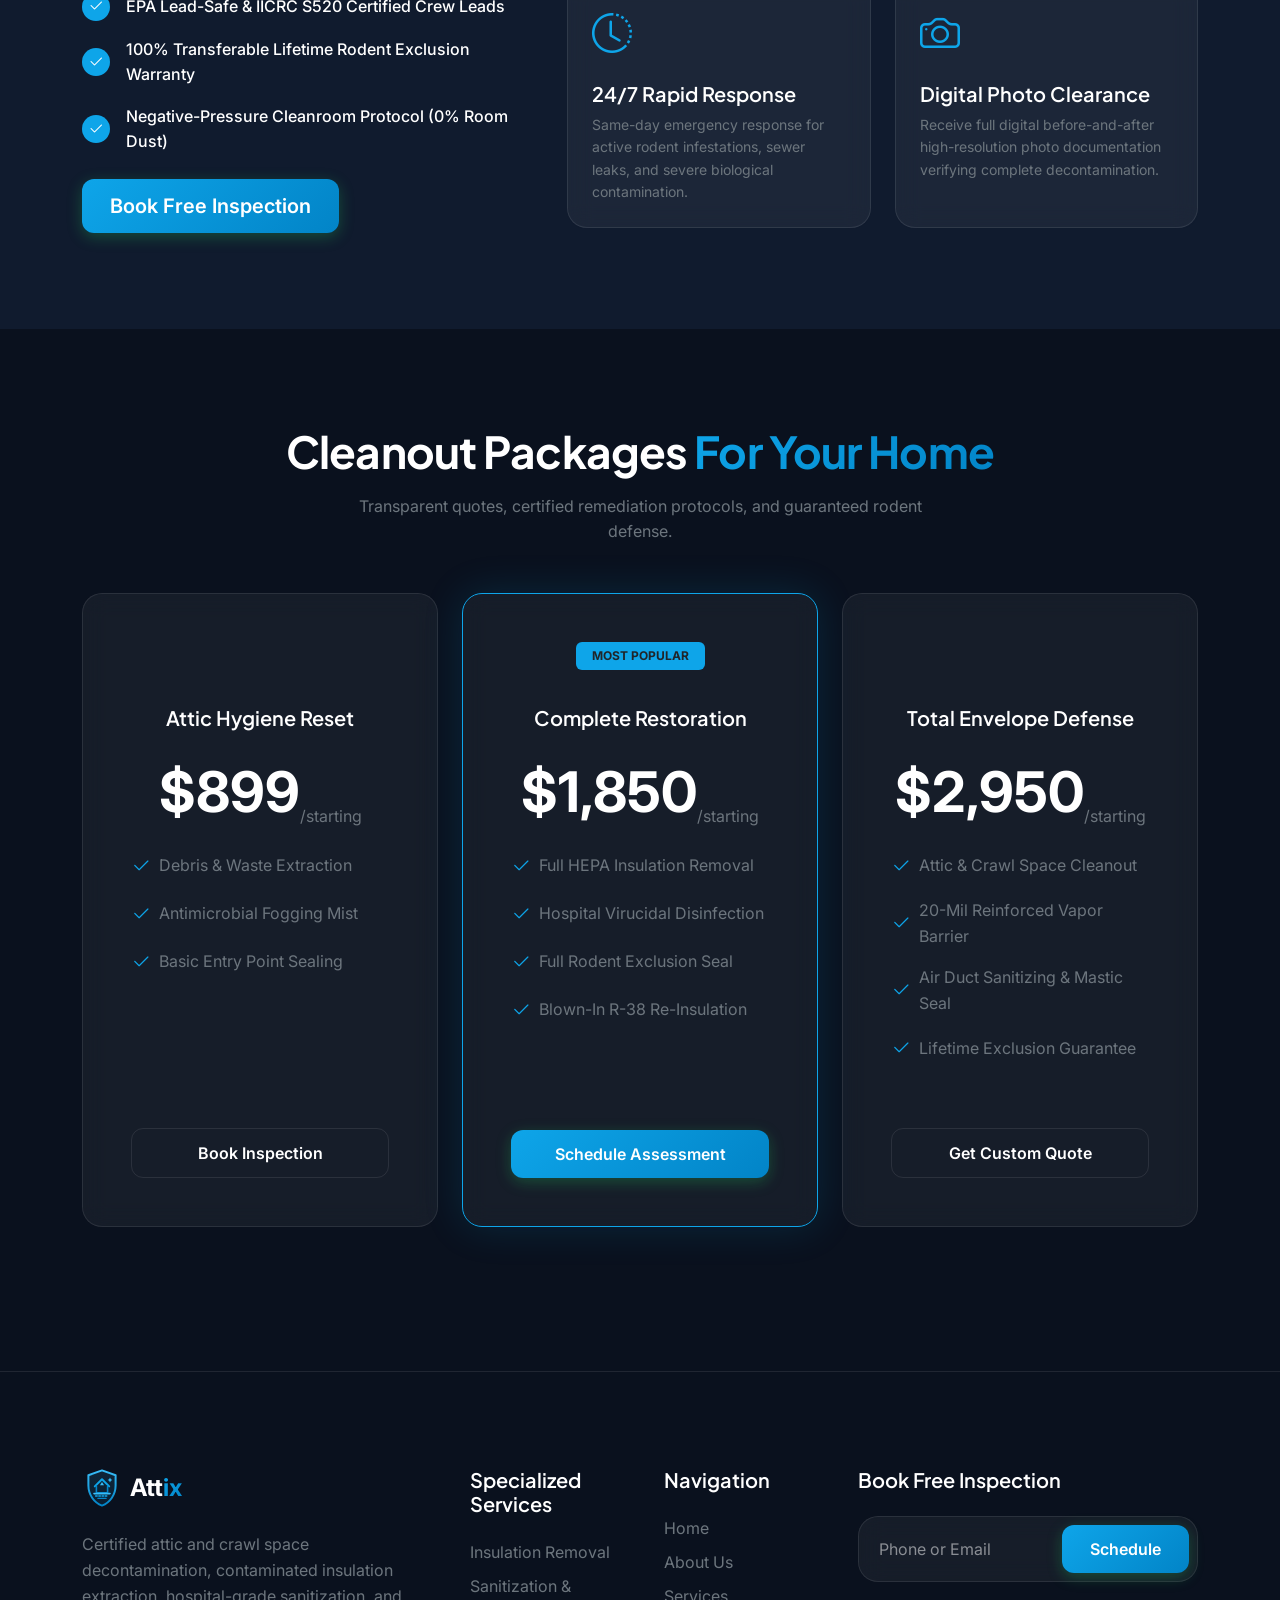
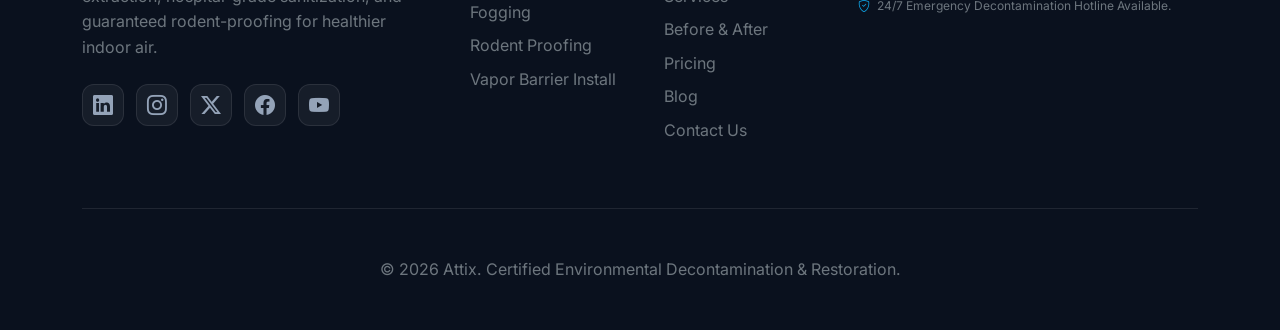
==== commit f0253b92: "Fix alignment, baseline heights, and button layouts across pages" ====
--- a/index.html
+++ b/index.html
@@ -17,6 +17,30 @@
     <link rel="stylesheet" href="assets/css/style.css">
     <link rel="stylesheet" href="assets/css/dark-mode.css">
     <link rel="stylesheet" href="assets/css/rtl.css">
+    <style>
+        /* Home Solution Matrix Heading & Subtext Baseline Alignment */
+        .solution-card-title {
+            align-items: flex-start !important;
+        }
+
+        .solution-card-title h4 {
+            line-height: 1.3 !important;
+        }
+
+        @media (min-width: 768px) {
+            .solution-card-title {
+                min-height: 118px !important;
+            }
+
+            .solution-card-symptom {
+                min-height: 94px !important;
+            }
+
+            .solution-card-solution {
+                min-height: 75px !important;
+            }
+        }
+    </style>
 </head>
 
 <body>
@@ -45,14 +69,19 @@
                 </ul>
                 <div class="d-flex align-items-center gap-3">
                     <div class="d-flex gap-2">
-                        <button class="btn btn-outline-custom btn-sm d-flex align-items-center justify-content-center nav-toggle-btn" id="theme-toggle" title="Toggle Theme">
+                        <button
+                            class="btn btn-outline-custom btn-sm d-flex align-items-center justify-content-center nav-toggle-btn"
+                            id="theme-toggle" title="Toggle Theme">
                             <i class="bi bi-moon-stars"></i>
                         </button>
-                        <button class="btn btn-outline-custom btn-sm d-flex align-items-center justify-content-center nav-toggle-btn" id="rtl-toggle" title="RTL">
+                        <button
+                            class="btn btn-outline-custom btn-sm d-flex align-items-center justify-content-center nav-toggle-btn"
+                            id="rtl-toggle" title="RTL">
                             RTL
                         </button>
                     </div>
-                    <a href="contact.html" class="btn btn-primary-custom btn-sm d-flex align-items-center" title="Book Inspection">
+                    <a href="contact.html" class="btn btn-primary-custom btn-sm d-flex align-items-center"
+                        title="Book Inspection">
                         Book Inspection
                     </a>
                 </div>
@@ -66,23 +95,30 @@
         <div class="container">
             <div class="row align-items-center g-4 g-lg-5">
                 <div class="col-lg-7 mb-4 mb-lg-0">
-                    <span class="badge bg-secondary-bg border border-color text-primary-accent mb-2 mb-lg-3 px-3 py-2 rounded-pill fw-bold text-uppercase tracking-wider"><i class="bi bi-shield-check me-1"></i> EPA-Certified Decontamination &amp; Hygiene</span>
+                    <span
+                        class="badge bg-secondary-bg border border-color text-primary-accent mb-2 mb-lg-3 px-3 py-2 rounded-pill fw-bold text-uppercase tracking-wider"><i
+                            class="bi bi-shield-check me-1"></i> EPA-Certified Decontamination &amp; Hygiene</span>
                     <h1 class="hero-title mb-3">
                         Eliminate <span class="text-gradient">Hidden Hazards</span> <br> In Your Attic &amp; Crawl Space
                     </h1>
-                    <p class="lead text-secondary mb-3 mb-xl-4 pe-lg-4" style="font-size: clamp(0.98rem, 1.1vw, 1.12rem);">
-                        Up to 40% of the air inside your living room rises directly from your crawl space and attic. We safely remove contaminated insulation, eradicate rodent biohazards, and seal structural entry points to protect your home.
+                    <p class="lead text-secondary mb-3 mb-xl-4 pe-lg-4"
+                        style="font-size: clamp(0.98rem, 1.1vw, 1.12rem);">
+                        Up to 40% of the air inside your living room rises directly from your crawl space and attic. We
+                        safely remove contaminated insulation, eradicate rodent biohazards, and seal structural entry
+                        points to protect your home.
                     </p>
                     <div class="d-flex flex-column flex-sm-row justify-content-center justify-content-lg-start gap-3">
                         <a href="contact.html" class="btn btn-primary-custom btn-lg px-4">Book Free Inspection</a>
-                        <a href="portfolio.html" class="btn btn-outline-custom btn-lg px-4">Before &amp; After Gallery</a>
-                    </div>
-                    
+                        <a href="portfolio.html" class="btn btn-outline-custom btn-lg px-4">Before &amp; After
+                            Gallery</a>
+                    </div>
+
                     <div class="mt-3 mt-lg-4 pt-3 border-top border-color">
                         <div class="row g-3">
                             <div class="col-sm-4 col-6">
                                 <div class="d-flex align-items-center gap-2">
-                                    <div class="rounded-circle bg-primary-accent d-flex align-items-center justify-content-center flex-shrink-0 shadow-sm" style="width: 28px; height: 28px;">
+                                    <div class="rounded-circle bg-primary-accent d-flex align-items-center justify-content-center flex-shrink-0 shadow-sm"
+                                        style="width: 28px; height: 28px;">
                                         <i class="bi bi-check2 text-white fw-bold fs-6"></i>
                                     </div>
                                     <span class="text-secondary text-sm">HEPA Negative-Air</span>
@@ -90,7 +126,8 @@
                             </div>
                             <div class="col-sm-4 col-6">
                                 <div class="d-flex align-items-center gap-2">
-                                    <div class="rounded-circle bg-primary-accent d-flex align-items-center justify-content-center flex-shrink-0 shadow-sm" style="width: 28px; height: 28px;">
+                                    <div class="rounded-circle bg-primary-accent d-flex align-items-center justify-content-center flex-shrink-0 shadow-sm"
+                                        style="width: 28px; height: 28px;">
                                         <i class="bi bi-check2 text-white fw-bold fs-6"></i>
                                     </div>
                                     <span class="text-secondary text-sm">Hospital Virucide</span>
@@ -98,7 +135,8 @@
                             </div>
                             <div class="col-sm-4 col-12">
                                 <div class="d-flex align-items-center gap-2">
-                                    <div class="rounded-circle bg-primary-accent d-flex align-items-center justify-content-center flex-shrink-0 shadow-sm" style="width: 28px; height: 28px;">
+                                    <div class="rounded-circle bg-primary-accent d-flex align-items-center justify-content-center flex-shrink-0 shadow-sm"
+                                        style="width: 28px; height: 28px;">
                                         <i class="bi bi-check2 text-white fw-bold fs-6"></i>
                                     </div>
                                     <span class="text-secondary text-sm">100% Rodent Proofing</span>
@@ -107,12 +145,14 @@
                         </div>
                     </div>
                 </div>
-                
+
                 <div class="col-lg-5">
                     <div class="hero-img-container position-relative ps-lg-4">
                         <!-- Background blur glow -->
-                        <div class="position-absolute rounded-circle bg-primary-accent opacity-10" style="width: 260px; height: 260px; bottom: -20px; right: -20px; filter: blur(50px); z-index: 0;"></div>
-                        
+                        <div class="position-absolute rounded-circle bg-primary-accent opacity-10"
+                            style="width: 260px; height: 260px; bottom: -20px; right: -20px; filter: blur(50px); z-index: 0;">
+                        </div>
+
                         <!-- Main visual wrapper -->
                         <div class="float-animation position-relative z-index-1">
                             <img src="https://images.unsplash.com/photo-1581092160607-ee22621dd758?auto=format&fit=crop&q=80&w=800"
@@ -120,19 +160,23 @@
                         </div>
 
                         <!-- Hero Floating Logo Badge 1 (Top-Right) -->
-                        <div class="hero-floating-badge badge-pos-top-right float-animation-reverse d-flex align-items-center gap-3">
+                        <div
+                            class="hero-floating-badge badge-pos-top-right float-animation-reverse d-flex align-items-center gap-3">
                             <img src="assets/images/logo.svg" alt="Attix Logo" style="width: 30px; height: 30px;">
                             <div>
-                                <div class="fw-bold text-white text-xs text-uppercase tracking-wider">Certified Restoration</div>
+                                <div class="fw-bold text-white text-xs text-uppercase tracking-wider">Certified
+                                    Restoration</div>
                                 <div class="text-primary-accent text-xs fw-bold mb-0">100% Decontaminated</div>
                             </div>
                         </div>
 
                         <!-- Hero Floating Badge 2 (Bottom-Left) -->
-                        <div class="hero-floating-badge badge-pos-bottom-left float-slow d-flex align-items-center gap-3">
+                        <div
+                            class="hero-floating-badge badge-pos-bottom-left float-slow d-flex align-items-center gap-3">
                             <span class="pulse-indicator"></span>
                             <div>
-                                <div class="fw-bold text-white text-xs text-uppercase tracking-wider">Hospital Standard</div>
+                                <div class="fw-bold text-white text-xs text-uppercase tracking-wider">Hospital Standard
+                                </div>
                                 <div class="text-secondary text-xs mb-0">HEPA Negative-Air Extraction</div>
                             </div>
                         </div>
@@ -146,48 +190,59 @@
     <section class="py-5 my-5 position-relative">
         <div class="container">
             <div class="text-center mb-5">
-                <span class="badge bg-secondary-bg border border-color text-primary-accent mb-2 px-3 py-2 rounded-pill fw-bold text-uppercase tracking-wider">
+                <span
+                    class="badge bg-secondary-bg border border-color text-primary-accent mb-2 px-3 py-2 rounded-pill fw-bold text-uppercase tracking-wider">
                     <i class="bi bi-shield-exclamation me-1"></i> Essential Home Health
                 </span>
-                <h2 class="display-5 fw-bold mb-3">Why Clean Your <span class="text-gradient">Attic &amp; Crawl Space</span>?</h2>
-                <p class="text-secondary max-w-700 mx-auto">Unfinished sub-structures directly control up to 40% of the air circulating inside your living rooms and bedrooms.</p>
+                <h2 class="display-5 fw-bold mb-3">Why Clean Your <span class="text-gradient">Attic &amp; Crawl
+                        Space</span>?</h2>
+                <p class="text-secondary max-w-700 mx-auto">Unfinished sub-structures directly control up to 40% of the
+                    air circulating inside your living rooms and bedrooms.</p>
             </div>
 
             <div class="row g-4">
                 <div class="col-md-6 col-lg-3">
                     <div class="glass-card p-4 h-100 text-center d-flex flex-column align-items-center">
-                        <div class="rounded-circle bg-primary-bg p-3 mb-3 border border-color text-primary-accent fs-2" style="width: 70px; height: 70px; display: flex; align-items: center; justify-content: center;">
+                        <div class="rounded-circle bg-primary-bg p-3 mb-3 border border-color text-primary-accent fs-2"
+                            style="width: 70px; height: 70px; display: flex; align-items: center; justify-content: center;">
                             <i class="bi bi-wind"></i>
                         </div>
                         <h4 class="h5 text-white mb-2">Eliminate Stack Effect</h4>
-                        <p class="text-secondary text-sm mb-0">Warm air rising pulls toxic crawl space humidity, radon, and mold spores upward through floorboards directly into living areas.</p>
+                        <p class="text-secondary text-sm mb-0">Warm air rising pulls toxic crawl space humidity, radon,
+                            and mold spores upward through floorboards directly into living areas.</p>
                     </div>
                 </div>
                 <div class="col-md-6 col-lg-3">
                     <div class="glass-card p-4 h-100 text-center d-flex flex-column align-items-center">
-                        <div class="rounded-circle bg-primary-bg p-3 mb-3 border border-color text-primary-accent fs-2" style="width: 70px; height: 70px; display: flex; align-items: center; justify-content: center;">
+                        <div class="rounded-circle bg-primary-bg p-3 mb-3 border border-color text-primary-accent fs-2"
+                            style="width: 70px; height: 70px; display: flex; align-items: center; justify-content: center;">
                             <i class="bi bi-virus"></i>
                         </div>
                         <h4 class="h5 text-white mb-2">Eradicate Bio-Hazards</h4>
-                        <p class="text-secondary text-sm mb-0">Rodent feces, urine pheromone trails, and mold colonies emit volatile bio-aerosols that trigger chronic asthma and morning allergies.</p>
+                        <p class="text-secondary text-sm mb-0">Rodent feces, urine pheromone trails, and mold colonies
+                            emit volatile bio-aerosols that trigger chronic asthma and morning allergies.</p>
                     </div>
                 </div>
                 <div class="col-md-6 col-lg-3">
                     <div class="glass-card p-4 h-100 text-center d-flex flex-column align-items-center">
-                        <div class="rounded-circle bg-primary-bg p-3 mb-3 border border-color text-primary-accent fs-2" style="width: 70px; height: 70px; display: flex; align-items: center; justify-content: center;">
+                        <div class="rounded-circle bg-primary-bg p-3 mb-3 border border-color text-primary-accent fs-2"
+                            style="width: 70px; height: 70px; display: flex; align-items: center; justify-content: center;">
                             <i class="bi bi-graph-down-arrow"></i>
                         </div>
                         <h4 class="h5 text-white mb-2">Save 30% on Energy</h4>
-                        <p class="text-secondary text-sm mb-0">Compressed and moisture-soaked insulation loses over 50% of its thermal resistance, forcing HVAC units into continuous overdrive.</p>
+                        <p class="text-secondary text-sm mb-0">Compressed and moisture-soaked insulation loses over 50%
+                            of its thermal resistance, forcing HVAC units into continuous overdrive.</p>
                     </div>
                 </div>
                 <div class="col-md-6 col-lg-3">
                     <div class="glass-card p-4 h-100 text-center d-flex flex-column align-items-center">
-                        <div class="rounded-circle bg-primary-bg p-3 mb-3 border border-color text-primary-accent fs-2" style="width: 70px; height: 70px; display: flex; align-items: center; justify-content: center;">
+                        <div class="rounded-circle bg-primary-bg p-3 mb-3 border border-color text-primary-accent fs-2"
+                            style="width: 70px; height: 70px; display: flex; align-items: center; justify-content: center;">
                             <i class="bi bi-house-heart"></i>
                         </div>
                         <h4 class="h5 text-white mb-2">Prevent Structural Rot</h4>
-                        <p class="text-secondary text-sm mb-0">High subfloor relative humidity breeds wood-decay fungi, weakening floor joists, sills, and foundation structural members.</p>
+                        <p class="text-secondary text-sm mb-0">High subfloor relative humidity breeds wood-decay fungi,
+                            weakening floor joists, sills, and foundation structural members.</p>
                     </div>
                 </div>
             </div>
@@ -198,11 +253,14 @@
     <section class="py-5 my-5">
         <div class="container">
             <div class="text-center mb-5">
-                <span class="badge bg-secondary-bg border border-color text-primary-accent mb-2 px-3 py-2 rounded-pill fw-bold text-uppercase tracking-wider">
+                <span
+                    class="badge bg-secondary-bg border border-color text-primary-accent mb-2 px-3 py-2 rounded-pill fw-bold text-uppercase tracking-wider">
                     <i class="bi bi-shield-check me-1"></i> Quick Needs &amp; Solution Finder
                 </span>
-                <h2 class="display-5 fw-bold mb-3">Identify Your Need &amp; <span class="text-gradient">Recommended Solution</span></h2>
-                <p class="text-secondary max-w-700 mx-auto">Quickly match your home's symptoms to our certified decontamination solutions and verified turnaround timelines.</p>
+                <h2 class="display-5 fw-bold mb-3">Identify Your Need &amp; <span class="text-gradient">Recommended
+                        Solution</span></h2>
+                <p class="text-secondary max-w-700 mx-auto">Quickly match your home's symptoms to our certified
+                    decontamination solutions and verified turnaround timelines.</p>
             </div>
 
             <div class="row g-4 align-items-stretch">
@@ -211,21 +269,29 @@
                     <div class="glass-card p-4 solution-card w-100 d-flex flex-column justify-content-between">
                         <div>
                             <div class="d-flex justify-content-between align-items-center mb-3 solution-card-meta">
-                                <span class="badge bg-primary-accent text-dark fw-bold rounded-pill px-3 py-1 text-xs">NEED 01</span>
-                                <span class="text-xs text-primary-accent fw-bold"><i class="bi bi-clock-history me-1"></i> 4–6 Hours</span>
+                                <span
+                                    class="badge bg-primary-accent text-dark fw-bold rounded-pill px-3 py-1 text-xs">NEED
+                                    01</span>
+                                <span class="text-xs text-primary-accent fw-bold"><i
+                                        class="bi bi-clock-history me-1"></i> 4–6 Hours</span>
                             </div>
                             <div class="d-flex align-items-start gap-3 mb-3 solution-card-title">
                                 <i class="bi bi-trash3 fs-2 text-gradient"></i>
                                 <h4 class="h5 mb-0 text-white">Attic Cleanout &amp; Sanitization</h4>
                             </div>
                             <div class="mb-3">
-                                <span class="text-xs text-warning fw-semibold d-block mb-1"><i class="bi bi-exclamation-circle me-1"></i> Symptom:</span>
-                                <p class="text-secondary text-xs mb-2 solution-card-symptom">Rodent droppings, urine pheromones, or mold dust in ceiling cavities.</p>
-                                <span class="text-xs text-primary-accent fw-semibold d-block mb-1"><i class="bi bi-check-circle me-1"></i> Recommended Solution:</span>
-                                <p class="text-secondary text-xs mb-0 solution-card-solution">Negative-air HEPA vacuum extraction &amp; virucidal fogging.</p>
-                            </div>
-                        </div>
-                        <a href="services.html#attic-cleaning" class="btn btn-outline-custom btn-sm w-100 solution-finder-btn">Explore Cleanout Details</a>
+                                <span class="text-xs text-warning fw-semibold d-block mb-1"><i
+                                        class="bi bi-exclamation-circle me-1"></i> Symptom:</span>
+                                <p class="text-secondary text-xs mb-2 solution-card-symptom">Rodent droppings, urine
+                                    pheromones, or mold dust in ceiling cavities.</p>
+                                <span class="text-xs text-primary-accent fw-semibold d-block mb-1"><i
+                                        class="bi bi-check-circle me-1"></i> Recommended Solution:</span>
+                                <p class="text-secondary text-xs mb-0 solution-card-solution">Negative-air HEPA vacuum
+                                    extraction &amp; virucidal fogging.</p>
+                            </div>
+                        </div>
+                        <a href="services.html#attic-cleaning"
+                            class="btn btn-outline-custom btn-sm w-100 solution-finder-btn">Explore Cleanout Details</a>
                     </div>
                 </div>
 
@@ -234,21 +300,30 @@
                     <div class="glass-card p-4 solution-card w-100 d-flex flex-column justify-content-between">
                         <div>
                             <div class="d-flex justify-content-between align-items-center mb-3 solution-card-meta">
-                                <span class="badge bg-primary-accent text-dark fw-bold rounded-pill px-3 py-1 text-xs">NEED 02</span>
-                                <span class="text-xs text-primary-accent fw-bold"><i class="bi bi-clock-history me-1"></i> 1 Day</span>
+                                <span
+                                    class="badge bg-primary-accent text-dark fw-bold rounded-pill px-3 py-1 text-xs">NEED
+                                    02</span>
+                                <span class="text-xs text-primary-accent fw-bold"><i
+                                        class="bi bi-clock-history me-1"></i> 1 Day</span>
                             </div>
                             <div class="d-flex align-items-start gap-3 mb-3 solution-card-title">
                                 <i class="bi bi-layers fs-2 text-gradient"></i>
                                 <h4 class="h5 mb-0 text-white">Insulation Upgrade &amp; Sealing</h4>
                             </div>
                             <div class="mb-3">
-                                <span class="text-xs text-warning fw-semibold d-block mb-1"><i class="bi bi-exclamation-circle me-1"></i> Symptom:</span>
-                                <p class="text-secondary text-xs mb-2 solution-card-symptom">High energy bills, drafty rooms, and compressed degraded fiberglass.</p>
-                                <span class="text-xs text-primary-accent fw-semibold d-block mb-1"><i class="bi bi-check-circle me-1"></i> Recommended Solution:</span>
-                                <p class="text-secondary text-xs mb-0 solution-card-solution">Precision ceiling air sealing + fresh borate-treated R-38 insulation.</p>
-                            </div>
-                        </div>
-                        <a href="services.html#insulation-replacement" class="btn btn-outline-custom btn-sm w-100 solution-finder-btn">Explore Insulation Details</a>
+                                <span class="text-xs text-warning fw-semibold d-block mb-1"><i
+                                        class="bi bi-exclamation-circle me-1"></i> Symptom:</span>
+                                <p class="text-secondary text-xs mb-2 solution-card-symptom">High energy bills, drafty
+                                    rooms, and compressed degraded fiberglass.</p>
+                                <span class="text-xs text-primary-accent fw-semibold d-block mb-1"><i
+                                        class="bi bi-check-circle me-1"></i> Recommended Solution:</span>
+                                <p class="text-secondary text-xs mb-0 solution-card-solution">Precision ceiling air
+                                    sealing + fresh borate-treated R-38 insulation.</p>
+                            </div>
+                        </div>
+                        <a href="services.html#insulation-replacement"
+                            class="btn btn-outline-custom btn-sm w-100 solution-finder-btn">Explore Insulation
+                            Details</a>
                     </div>
                 </div>
 
@@ -257,21 +332,30 @@
                     <div class="glass-card p-4 solution-card w-100 d-flex flex-column justify-content-between">
                         <div>
                             <div class="d-flex justify-content-between align-items-center mb-3 solution-card-meta">
-                                <span class="badge bg-primary-accent text-dark fw-bold rounded-pill px-3 py-1 text-xs">NEED 03</span>
-                                <span class="text-xs text-primary-accent fw-bold"><i class="bi bi-clock-history me-1"></i> 1–2 Days</span>
+                                <span
+                                    class="badge bg-primary-accent text-dark fw-bold rounded-pill px-3 py-1 text-xs">NEED
+                                    03</span>
+                                <span class="text-xs text-primary-accent fw-bold"><i
+                                        class="bi bi-clock-history me-1"></i> 1–2 Days</span>
                             </div>
                             <div class="d-flex align-items-start gap-3 mb-3 solution-card-title">
                                 <i class="bi bi-water fs-2 text-gradient"></i>
                                 <h4 class="h5 mb-0 text-white">Crawl Space Encapsulation</h4>
                             </div>
                             <div class="mb-3">
-                                <span class="text-xs text-warning fw-semibold d-block mb-1"><i class="bi bi-exclamation-circle me-1"></i> Symptom:</span>
-                                <p class="text-secondary text-xs mb-2 solution-card-symptom">Musty crawl space odors, damp subfloor dirt, standing humidity, and timber rot risks.</p>
-                                <span class="text-xs text-primary-accent fw-semibold d-block mb-1"><i class="bi bi-check-circle me-1"></i> Recommended Solution:</span>
-                                <p class="text-secondary text-xs mb-0 solution-card-solution">Heavy 20-mil vapor barrier sealed to walls + humidity lockdown.</p>
-                            </div>
-                        </div>
-                        <a href="services.html#crawl-space-encapsulation" class="btn btn-outline-custom btn-sm w-100 solution-finder-btn">Explore Encapsulation Details</a>
+                                <span class="text-xs text-warning fw-semibold d-block mb-1"><i
+                                        class="bi bi-exclamation-circle me-1"></i> Symptom:</span>
+                                <p class="text-secondary text-xs mb-2 solution-card-symptom">Musty crawl space odors,
+                                    damp subfloor dirt, standing humidity, and timber rot risks.</p>
+                                <span class="text-xs text-primary-accent fw-semibold d-block mb-1"><i
+                                        class="bi bi-check-circle me-1"></i> Recommended Solution:</span>
+                                <p class="text-secondary text-xs mb-0 solution-card-solution">Heavy 20-mil vapor barrier
+                                    sealed to walls + humidity lockdown.</p>
+                            </div>
+                        </div>
+                        <a href="services.html#crawl-space-encapsulation"
+                            class="btn btn-outline-custom btn-sm w-100 solution-finder-btn">Encapsulation
+                            Details</a>
                     </div>
                 </div>
 
@@ -280,39 +364,52 @@
                     <div class="glass-card p-4 solution-card w-100 d-flex flex-column justify-content-between">
                         <div>
                             <div class="d-flex justify-content-between align-items-center mb-3 solution-card-meta">
-                                <span class="badge bg-primary-accent text-dark fw-bold rounded-pill px-3 py-1 text-xs">NEED 04</span>
-                                <span class="text-xs text-primary-accent fw-bold"><i class="bi bi-clock-history me-1"></i> 4–8 Hours</span>
+                                <span
+                                    class="badge bg-primary-accent text-dark fw-bold rounded-pill px-3 py-1 text-xs">NEED
+                                    04</span>
+                                <span class="text-xs text-primary-accent fw-bold"><i
+                                        class="bi bi-clock-history me-1"></i> 4–8 Hours</span>
                             </div>
                             <div class="d-flex align-items-start gap-3 mb-3 solution-card-title">
                                 <i class="bi bi-shield-lock fs-2 text-gradient"></i>
                                 <h4 class="h5 mb-0 text-white">Rodent Proofing &amp; Exclusion</h4>
                             </div>
                             <div class="mb-3">
-                                <span class="text-xs text-warning fw-semibold d-block mb-1"><i class="bi bi-exclamation-circle me-1"></i> Symptom:</span>
-                                <p class="text-secondary text-xs mb-2 solution-card-symptom">Nighttime scratching sounds, roofline breaches, chewed wiring.</p>
-                                <span class="text-xs text-primary-accent fw-semibold d-block mb-1"><i class="bi bi-check-circle me-1"></i> Recommended Solution:</span>
-                                <p class="text-secondary text-xs mb-0 solution-card-solution">1/4" chew-proof 19-gauge steel hardware cloth exclusion + warranty.</p>
-                            </div>
-                        </div>
-                        <a href="services.html#rodent-proofing" class="btn btn-outline-custom btn-sm w-100 solution-finder-btn">Explore Exclusion Details</a>
+                                <span class="text-xs text-warning fw-semibold d-block mb-1"><i
+                                        class="bi bi-exclamation-circle me-1"></i> Symptom:</span>
+                                <p class="text-secondary text-xs mb-2 solution-card-symptom">Nighttime scratching
+                                    sounds, roofline breaches, chewed wiring.</p>
+                                <span class="text-xs text-primary-accent fw-semibold d-block mb-1"><i
+                                        class="bi bi-check-circle me-1"></i> Recommended Solution:</span>
+                                <p class="text-secondary text-xs mb-0 solution-card-solution">1/4" chew-proof 19-gauge
+                                    steel hardware cloth exclusion + warranty.</p>
+                            </div>
+                        </div>
+                        <a href="services.html#rodent-proofing"
+                            class="btn btn-outline-custom btn-sm w-100 solution-finder-btn">Explore Exclusion
+                            Details</a>
                     </div>
                 </div>
             </div>
 
             <!-- Direct Homeowner Action Bar -->
-            <div class="glass-card p-3 p-md-4 mt-4 d-flex flex-column flex-md-row align-items-center justify-content-between gap-3 border border-color">
+            <div
+                class="glass-card p-3 p-md-4 mt-4 d-flex flex-column flex-md-row align-items-center justify-content-between gap-3 border border-color">
                 <div class="d-flex align-items-center gap-3">
-                    <div class="rounded-circle bg-primary-accent p-2 text-dark d-flex align-items-center justify-content-center" style="width: 44px; height: 44px;">
+                    <div class="rounded-circle bg-primary-accent p-2 text-dark d-flex align-items-center justify-content-center"
+                        style="width: 44px; height: 44px;">
                         <i class="bi bi-telephone-fill fs-5"></i>
                     </div>
                     <div>
                         <div class="text-white fw-bold">Unsure which solution fits your home?</div>
-                        <div class="text-secondary text-xs">Speak directly with an EPA-certified environmental diagnostics specialist.</div>
+                        <div class="text-secondary text-xs">Speak directly with an EPA-certified environmental
+                            diagnostics specialist.</div>
                     </div>
                 </div>
                 <div class="d-flex gap-2">
-                    <a href="contact.html" class="btn btn-primary-custom btn-sm px-4">Book Free Diagnostic Inspection</a>
-                    <a href="tel:18005550199" class="btn btn-outline-custom btn-sm px-3"><i class="bi bi-telephone me-1"></i> Call Now</a>
+                    <a href="contact.html" class="btn btn-primary-custom btn-sm px-4">Book Free Diagnostic</a>
+                    <a href="tel:18005550199" class="btn btn-outline-custom btn-sm px-3"><i
+                            class="bi bi-telephone me-1"></i> Call Now</a>
                 </div>
             </div>
         </div>
@@ -322,62 +419,80 @@
     <section class="py-5 bg-secondary-bg" id="cleaning-process">
         <div class="container py-5">
             <div class="text-center mb-5">
-                <span class="badge bg-secondary-bg border border-color text-primary-accent mb-2 px-3 py-2 rounded-pill fw-bold text-uppercase tracking-wider">
+                <span
+                    class="badge bg-secondary-bg border border-color text-primary-accent mb-2 px-3 py-2 rounded-pill fw-bold text-uppercase tracking-wider">
                     <i class="bi bi-check2-circle me-1"></i> Hospital-Grade Protocol
                 </span>
-                <h2 class="display-5 fw-bold mb-3">Our Cleaning <span class="text-gradient">&amp; Decontamination Process</span></h2>
-                <p class="text-secondary max-w-700 mx-auto">From toxic contamination to sterile building envelope in five systematic, certified phases.</p>
-            </div>
-            
+                <h2 class="display-5 fw-bold mb-3">Our Cleaning <span class="text-gradient">&amp; Decontamination
+                        Process</span></h2>
+                <p class="text-secondary max-w-700 mx-auto">From toxic contamination to sterile building envelope in
+                    five systematic, certified phases.</p>
+            </div>
+
             <div class="row g-4">
                 <div class="col-lg-4 col-md-6">
                     <div class="glass-card p-4 h-100 d-flex flex-column">
                         <div class="d-flex align-items-center justify-content-between mb-3">
-                            <span class="badge bg-primary-accent text-dark fw-bold rounded-pill px-3 py-2">PHASE 01</span>
+                            <span class="badge bg-primary-accent text-dark fw-bold rounded-pill px-3 py-2">PHASE
+                                01</span>
                             <i class="bi bi-camera-fill text-primary-accent fs-4"></i>
                         </div>
                         <h4 class="h5 text-white mb-2 process-step-title">Digital Diagnostic Audit</h4>
-                        <p class="text-secondary text-sm mb-0">Infrared thermal imaging, joist moisture meters, and airflow sensors identify concealed rodent entry chaseways, moisture intrusion, and air bypass leaks.</p>
+                        <p class="text-secondary text-sm mb-0">Infrared thermal imaging, joist moisture meters, and
+                            airflow sensors identify concealed rodent entry chaseways, moisture intrusion, and air
+                            bypass leaks.</p>
                     </div>
                 </div>
                 <div class="col-lg-4 col-md-6">
                     <div class="glass-card p-4 h-100 d-flex flex-column">
                         <div class="d-flex align-items-center justify-content-between mb-3">
-                            <span class="badge bg-primary-accent text-dark fw-bold rounded-pill px-3 py-2">PHASE 02</span>
+                            <span class="badge bg-primary-accent text-dark fw-bold rounded-pill px-3 py-2">PHASE
+                                02</span>
                             <i class="bi bi-wind text-primary-accent fs-4"></i>
                         </div>
                         <h4 class="h5 text-white mb-2 process-step-title">Negative-Air HEPA Vacuuming</h4>
-                        <p class="text-secondary text-sm mb-0">High-capacity negative-pressure exterior vacuum trucks extract contaminated insulation through sealed containment ducts directly outside your home.</p>
+                        <p class="text-secondary text-sm mb-0">High-capacity negative-pressure exterior vacuum trucks
+                            extract contaminated insulation through sealed containment ducts directly outside your home.
+                        </p>
                     </div>
                 </div>
                 <div class="col-lg-4 col-md-6">
                     <div class="glass-card p-4 h-100 d-flex flex-column">
                         <div class="d-flex align-items-center justify-content-between mb-3">
-                            <span class="badge bg-primary-accent text-dark fw-bold rounded-pill px-3 py-2">PHASE 03</span>
+                            <span class="badge bg-primary-accent text-dark fw-bold rounded-pill px-3 py-2">PHASE
+                                03</span>
                             <i class="bi bi-shield-shaded text-primary-accent fs-4"></i>
                         </div>
                         <h4 class="h5 text-white mb-2 process-step-title">Virucidal Ultrasonic Fogging</h4>
-                        <p class="text-secondary text-sm mb-0">EPA-registered hospital disinfectants and botanical enzymatic agents are fogged into all timber recesses to eradicate mold spores, bacteria, and rodent urine odors.</p>
+                        <p class="text-secondary text-sm mb-0">EPA-registered hospital disinfectants and botanical
+                            enzymatic agents are fogged into all timber recesses to eradicate mold spores, bacteria, and
+                            rodent urine odors.</p>
                     </div>
                 </div>
                 <div class="col-lg-6 col-md-6">
                     <div class="glass-card p-4 h-100 d-flex flex-column">
                         <div class="d-flex align-items-center justify-content-between mb-3">
-                            <span class="badge bg-primary-accent text-dark fw-bold rounded-pill px-3 py-2">PHASE 04</span>
+                            <span class="badge bg-primary-accent text-dark fw-bold rounded-pill px-3 py-2">PHASE
+                                04</span>
                             <i class="bi bi-shield-lock-fill text-primary-accent fs-4"></i>
                         </div>
                         <h4 class="h5 text-white mb-2 process-step-title">100% Perimeter Exclusion Sealing</h4>
-                        <p class="text-secondary text-sm mb-0">Galvanized 1/4" chew-proof steel hardware cloth, metal flashings, and fire-resistant expanding foam permanently seal every plumbing, HVAC, and roofline penetration.</p>
+                        <p class="text-secondary text-sm mb-0">Galvanized 1/4" chew-proof steel hardware cloth, metal
+                            flashings, and fire-resistant expanding foam permanently seal every plumbing, HVAC, and
+                            roofline penetration.</p>
                     </div>
                 </div>
                 <div class="col-lg-6 col-md-12">
                     <div class="glass-card p-4 h-100 d-flex flex-column">
                         <div class="d-flex align-items-center justify-content-between mb-3">
-                            <span class="badge bg-primary-accent text-dark fw-bold rounded-pill px-3 py-2">PHASE 05</span>
+                            <span class="badge bg-primary-accent text-dark fw-bold rounded-pill px-3 py-2">PHASE
+                                05</span>
                             <i class="bi bi-patch-check-fill text-primary-accent fs-4"></i>
                         </div>
                         <h4 class="h5 text-white mb-2 process-step-title">Thermal Re-Insulation &amp; Certification</h4>
-                        <p class="text-secondary text-sm mb-0">Fresh borate-treated virgin R-38 cellulose/fiberglass or multi-layer 20-mil sealed vapor barrier is installed, backed by digital before-and-after clearance certificates.</p>
+                        <p class="text-secondary text-sm mb-0">Fresh borate-treated virgin R-38 cellulose/fiberglass or
+                            multi-layer 20-mil sealed vapor barrier is installed, backed by digital before-and-after
+                            clearance certificates.</p>
                     </div>
                 </div>
             </div>
@@ -387,33 +502,42 @@
     <!-- Hidden Hazards Showcase Section -->
     <section class="py-5 bg-secondary-bg position-relative overflow-hidden">
         <!-- Subtle background glow -->
-        <div class="position-absolute" style="width: 400px; height: 400px; background: radial-gradient(circle, rgba(14, 165, 233, 0.08) 0%, transparent 70%); top: 10%; left: -200px; pointer-events: none;"></div>
-        
+        <div class="position-absolute"
+            style="width: 400px; height: 400px; background: radial-gradient(circle, rgba(14, 165, 233, 0.08) 0%, transparent 70%); top: 10%; left: -200px; pointer-events: none;">
+        </div>
+
         <div class="container py-5">
             <div class="row align-items-center g-5">
                 <!-- Left: Overlapping Image Gallery -->
                 <div class="col-lg-6">
                     <div class="position-relative p-4">
                         <!-- Background decoration circle -->
-                        <div class="position-absolute rounded-circle bg-primary-accent opacity-10" style="width: 300px; height: 300px; top: 0; left: 0; filter: blur(30px); z-index: 0;"></div>
-                        
+                        <div class="position-absolute rounded-circle bg-primary-accent opacity-10"
+                            style="width: 300px; height: 300px; top: 0; left: 0; filter: blur(30px); z-index: 0;"></div>
+
                         <!-- Main Image -->
-                        <div class="glass-card p-2 position-relative z-index-1" style="max-width: 85%; transform: rotate(-2deg); box-shadow: 0 15px 35px rgba(0,0,0,0.3);">
-                            <img src="assets/images/service1-attic-after.jpg"
-                                class="img-fluid rounded-4" alt="Attic rafters inspection" style="width: 100%; height: 350px; object-fit: cover;">
-                        </div>
-                        
+                        <div class="glass-card p-2 position-relative z-index-1"
+                            style="max-width: 85%; transform: rotate(-2deg); box-shadow: 0 15px 35px rgba(0,0,0,0.3);">
+                            <img src="assets/images/service1-attic-after.jpg" class="img-fluid rounded-4"
+                                alt="Attic rafters inspection" style="width: 100%; height: 350px; object-fit: cover;">
+                        </div>
+
                         <!-- Floating Overlapping Image -->
-                        <div class="glass-card p-2 position-absolute" style="max-width: 55%; bottom: -20px; right: 0; z-index: 2; transform: rotate(3deg); box-shadow: 0 20px 40px rgba(0,0,0,0.4);">
+                        <div class="glass-card p-2 position-absolute"
+                            style="max-width: 55%; bottom: -20px; right: 0; z-index: 2; transform: rotate(3deg); box-shadow: 0 20px 40px rgba(0,0,0,0.4);">
                             <img src="https://images.unsplash.com/photo-1517581177682-a085bb7ffb15?auto=format&fit=crop&q=80&w=600"
-                                class="img-fluid rounded-4" alt="Attic structural framing and air barrier" style="width: 100%; height: 220px; object-fit: cover;">
-                        </div>
-                        
+                                class="img-fluid rounded-4" alt="Attic structural framing and air barrier"
+                                style="width: 100%; height: 220px; object-fit: cover;">
+                        </div>
+
                         <!-- Floating Badge -->
-                        <div class="glass-card px-4 py-3 position-absolute border-primary-accent" style="top: 20px; right: 20px; z-index: 3; background: rgba(10, 17, 30, 0.9); box-shadow: 0 10px 25px rgba(0,0,0,0.2);">
+                        <div class="glass-card px-4 py-3 position-absolute border-primary-accent"
+                            style="top: 20px; right: 20px; z-index: 3; background: rgba(10, 17, 30, 0.9); box-shadow: 0 10px 25px rgba(0,0,0,0.2);">
                             <div class="d-flex align-items-center gap-2">
                                 <span class="fs-4 text-primary-accent fw-bold">40%</span>
-                                <span class="text-xs" style="line-height: 1.2; color: rgba(255, 255, 255, 0.85) !important;">Indoor Air<br>From Crawl Space</span>
+                                <span class="text-xs"
+                                    style="line-height: 1.2; color: rgba(255, 255, 255, 0.85) !important;">Indoor
+                                    Air<br>From Crawl Space</span>
                             </div>
                         </div>
                     </div>
@@ -422,28 +546,37 @@
                 <!-- Right: Content and Feature Blocks -->
                 <div class="col-lg-6">
                     <div class="text-center text-lg-start">
-                        <span class="text-primary-accent text-uppercase tracking-wider small fw-bold mb-2 d-block">Critical Home Health Alert</span>
-                        <h2 class="section-title mb-4">Hidden Hazards Lurking <span class="text-gradient">Above &amp; Below</span></h2>
-                        <p class="text-secondary mb-5">Out of sight is never out of danger. Airborne bio-contaminants travel freely between unfinished spaces and your family's living areas.</p>
-                    </div>
-                    
+                        <span
+                            class="text-primary-accent text-uppercase tracking-wider small fw-bold mb-2 d-block">Critical
+                            Home Health Alert</span>
+                        <h2 class="section-title mb-4">Hidden Hazards Lurking <span class="text-gradient">Above &amp;
+                                Below</span></h2>
+                        <p class="text-secondary mb-5">Out of sight is never out of danger. Airborne bio-contaminants
+                            travel freely between unfinished spaces and your family's living areas.</p>
+                    </div>
+
                     <div class="d-flex flex-column gap-4 mb-5">
                         <div class="glass-card p-4 hover-effect border-start border-3 border-primary-accent">
                             <div class="d-flex align-items-start gap-3">
-                                <div class="fs-3 text-primary-accent"><i class="bi bi-exclamation-triangle-fill"></i></div>
+                                <div class="fs-3 text-primary-accent"><i class="bi bi-exclamation-triangle-fill"></i>
+                                </div>
                                 <div>
                                     <h4 class="h5 text-white mb-2">Toxic Mold &amp; Fungal Colonies</h4>
-                                    <p class="text-secondary text-sm mb-0">High crawl space humidity and attic roof condensation nurture toxic black mold, dispersing millions of volatile spores into home HVAC systems.</p>
+                                    <p class="text-secondary text-sm mb-0">High crawl space humidity and attic roof
+                                        condensation nurture toxic black mold, dispersing millions of volatile spores
+                                        into home HVAC systems.</p>
                                 </div>
                             </div>
                         </div>
-                        
+
                         <div class="glass-card p-4 hover-effect border-start border-3 border-primary-accent">
                             <div class="d-flex align-items-start gap-3">
                                 <div class="fs-3 text-primary-accent"><i class="bi bi-bug-fill"></i></div>
                                 <div>
                                     <h4 class="h5 text-white mb-2">Rodent Droppings &amp; Pathogens</h4>
-                                    <p class="text-secondary text-sm mb-0">Rats and mice burrow into warm fiberglass insulation, leaving urine trails and feces that spread Hantavirus, salmonella, and severe respiratory allergens.</p>
+                                    <p class="text-secondary text-sm mb-0">Rats and mice burrow into warm fiberglass
+                                        insulation, leaving urine trails and feces that spread Hantavirus, salmonella,
+                                        and severe respiratory allergens.</p>
                                 </div>
                             </div>
                         </div>
@@ -453,12 +586,14 @@
                                 <div class="fs-3 text-primary-accent"><i class="bi bi-wind"></i></div>
                                 <div>
                                     <h4 class="h5 text-white mb-2">The Chimney / Stack Effect</h4>
-                                    <p class="text-secondary text-sm mb-0">Warm air rising escapes through attic leaks, creating negative suction that pulls damp, contaminated crawl space air directly into your bedrooms.</p>
+                                    <p class="text-secondary text-sm mb-0">Warm air rising escapes through attic leaks,
+                                        creating negative suction that pulls damp, contaminated crawl space air directly
+                                        into your bedrooms.</p>
                                 </div>
                             </div>
                         </div>
                     </div>
-                    
+
                     <div class="d-flex justify-content-center justify-content-lg-start gap-3">
                         <a href="services.html" class="btn btn-outline-custom">View Decontamination Protocols</a>
                     </div>
@@ -471,11 +606,14 @@
     <section class="py-5 my-5">
         <div class="container">
             <div class="text-center mb-5">
-                <span class="badge bg-secondary-bg border border-color text-primary-accent mb-2 px-3 py-2 rounded-pill fw-bold text-uppercase tracking-wider">
+                <span
+                    class="badge bg-secondary-bg border border-color text-primary-accent mb-2 px-3 py-2 rounded-pill fw-bold text-uppercase tracking-wider">
                     <i class="bi bi-house-gear me-1"></i> Comprehensive Envelope Defense
                 </span>
-                <h2 class="display-5 fw-bold mb-3">Additional Home <span class="text-gradient">Protection Services</span></h2>
-                <p class="text-secondary max-w-700 mx-auto">Beyond sub-structures, we deliver complete environmental barrier systems to safeguard your entire residential envelope.</p>
+                <h2 class="display-5 fw-bold mb-3">Additional Home <span class="text-gradient">Protection
+                        Services</span></h2>
+                <p class="text-secondary max-w-700 mx-auto">Beyond sub-structures, we deliver complete environmental
+                    barrier systems to safeguard your entire residential envelope.</p>
             </div>
 
             <div class="row g-4">
@@ -485,9 +623,12 @@
                             <i class="bi bi-fan"></i>
                         </div>
                         <h4 class="h5 text-white mb-2 protection-card-title">Air Duct Mastic Sealing</h4>
-                        <p class="text-secondary text-sm mb-4 flex-grow-1">Sanitizes internal air duct trunks and seals ductwork seam fissures with commercial mastic sealant, preventing contaminated attic air from polluting HVAC flow.</p>
+                        <p class="text-secondary text-sm mb-4 flex-grow-1">Sanitizes internal air duct trunks and seals
+                            ductwork seam fissures with commercial mastic sealant, preventing contaminated attic air
+                            from polluting HVAC flow.</p>
                         <div class="pt-3 border-top border-color">
-                            <span class="text-xs text-primary-accent fw-bold"><i class="bi bi-check-circle me-1"></i> 100% Sealed Ducts</span>
+                            <span class="text-xs text-primary-accent fw-bold"><i class="bi bi-check-circle me-1"></i>
+                                100% Sealed Ducts</span>
                         </div>
                     </div>
                 </div>
@@ -497,9 +638,12 @@
                             <i class="bi bi-brightness-high"></i>
                         </div>
                         <h4 class="h5 text-white mb-2 protection-card-title">Attic Radiant Barrier Foil</h4>
-                        <p class="text-secondary text-sm mb-4 flex-grow-1">Industrial double-sided perforated aluminum foil reflects up to 97% of solar radiant roof heat, dropping attic temperatures by up to 30°F in summer months.</p>
+                        <p class="text-secondary text-sm mb-4 flex-grow-1">Industrial double-sided perforated aluminum
+                            foil reflects up to 97% of solar radiant roof heat, dropping attic temperatures by up to
+                            30°F in summer months.</p>
                         <div class="pt-3 border-top border-color">
-                            <span class="text-xs text-primary-accent fw-bold"><i class="bi bi-check-circle me-1"></i> 97% Heat Reflection</span>
+                            <span class="text-xs text-primary-accent fw-bold"><i class="bi bi-check-circle me-1"></i>
+                                97% Heat Reflection</span>
                         </div>
                     </div>
                 </div>
@@ -509,9 +653,12 @@
                             <i class="bi bi-moisture"></i>
                         </div>
                         <h4 class="h5 text-white mb-2 protection-card-title">Crawl Space Dehumidifiers</h4>
-                        <p class="text-secondary text-sm mb-4 flex-grow-1">Commercial automated dehumidification units continuously manage subfloor relative humidity below 50% RH to permanently prevent mold and fungal wood rot.</p>
+                        <p class="text-secondary text-sm mb-4 flex-grow-1">Commercial automated dehumidification units
+                            continuously manage subfloor relative humidity below 50% RH to permanently prevent mold and
+                            fungal wood rot.</p>
                         <div class="pt-3 border-top border-color">
-                            <span class="text-xs text-primary-accent fw-bold"><i class="bi bi-check-circle me-1"></i> Sub-50% RH Control</span>
+                            <span class="text-xs text-primary-accent fw-bold"><i class="bi bi-check-circle me-1"></i>
+                                Sub-50% RH Control</span>
                         </div>
                     </div>
                 </div>
@@ -521,9 +668,12 @@
                             <i class="bi bi-water"></i>
                         </div>
                         <h4 class="h5 text-white mb-2 protection-card-title">Sump Pump &amp; French Drains</h4>
-                        <p class="text-secondary text-sm mb-4 flex-grow-1">Heavy-duty cast-iron submersible pumps and interior perimeter French drain channels evacuate standing ground moisture away from residential foundations.</p>
+                        <p class="text-secondary text-sm mb-4 flex-grow-1">Heavy-duty cast-iron submersible pumps and
+                            interior perimeter French drain channels evacuate standing ground moisture away from
+                            residential foundations.</p>
                         <div class="pt-3 border-top border-color">
-                            <span class="text-xs text-primary-accent fw-bold"><i class="bi bi-check-circle me-1"></i> Zero Standing Water</span>
+                            <span class="text-xs text-primary-accent fw-bold"><i class="bi bi-check-circle me-1"></i>
+                                Zero Standing Water</span>
                         </div>
                     </div>
                 </div>
@@ -534,42 +684,53 @@
     <!-- Trusted By / Stats Section -->
     <section class="py-5 position-relative overflow-hidden">
         <!-- Glow accents -->
-        <div class="position-absolute" style="width: 500px; height: 500px; background: radial-gradient(circle, rgba(14, 165, 233, 0.05) 0%, transparent 70%); bottom: -250px; right: 10%; pointer-events: none;"></div>
+        <div class="position-absolute"
+            style="width: 500px; height: 500px; background: radial-gradient(circle, rgba(14, 165, 233, 0.05) 0%, transparent 70%); bottom: -250px; right: 10%; pointer-events: none;">
+        </div>
 
         <div class="container py-5 text-center">
             <div class="max-w-700 mx-auto mb-5">
-                <span class="text-primary-accent text-uppercase tracking-wider small fw-bold mb-2 d-block">Certified Results</span>
+                <span class="text-primary-accent text-uppercase tracking-wider small fw-bold mb-2 d-block">Certified
+                    Results</span>
                 <h2 class="section-title mb-4">Trusted by <span class="text-gradient">12,500+ Homeowners</span></h2>
-                <p class="text-secondary lead">We deliver lab-verified clean indoor air, complete rodent proofing, and long-term energy savings across every residential restoration.</p>
-            </div>
-            
+                <p class="text-secondary lead">We deliver lab-verified clean indoor air, complete rodent proofing, and
+                    long-term energy savings across every residential restoration.</p>
+            </div>
+
             <div class="row g-4 justify-content-center align-items-center mt-2">
                 <!-- Stat Card 1 -->
                 <div class="col-md-4 col-lg-3">
-                    <div class="glass-card p-4 text-center hover-effect h-100" style="border-top: 4px solid var(--primary-accent);">
+                    <div class="glass-card p-4 text-center hover-effect h-100"
+                        style="border-top: 4px solid var(--primary-accent);">
                         <div class="fs-1 text-primary-accent mb-3"><i class="bi bi-house-check-fill"></i></div>
                         <h3 class="display-6 fw-bold text-white mb-2 font-monospace">12,500+</h3>
-                        <p class="text-secondary small mb-0 font-monospace text-uppercase tracking-wider">Homes Decontaminated</p>
+                        <p class="text-secondary small mb-0 font-monospace text-uppercase tracking-wider">Homes
+                            Decontaminated</p>
                     </div>
                 </div>
 
                 <!-- Stat Card 2 (Highlighted) -->
                 <div class="col-md-4 col-lg-4">
-                    <div class="glass-card p-5 text-center hover-effect h-100 position-relative shadow-lg" 
+                    <div class="glass-card p-5 text-center hover-effect h-100 position-relative shadow-lg"
                         style="border: 2px solid var(--primary-accent); transform: scale(1.05); background: rgba(14, 165, 233, 0.05);">
-                        <div class="position-absolute top-0 start-50 translate-middle badge bg-primary-accent text-dark rounded-pill px-3 py-2 text-xs">GUARANTEED</div>
+                        <div
+                            class="position-absolute top-0 start-50 translate-middle badge bg-primary-accent text-dark rounded-pill px-3 py-2 text-xs">
+                            GUARANTEED</div>
                         <div class="fs-1 text-primary-accent mb-3"><i class="bi bi-shield-fill-check"></i></div>
                         <h3 class="display-5 fw-bold text-white mb-2 font-monospace">100%</h3>
-                        <p class="text-secondary small mb-0 font-monospace text-uppercase tracking-wider">Rodent Exclusion Warranty</p>
+                        <p class="text-secondary small mb-0 font-monospace text-uppercase tracking-wider">Rodent
+                            Exclusion Warranty</p>
                     </div>
                 </div>
 
                 <!-- Stat Card 3 -->
                 <div class="col-md-4 col-lg-3">
-                    <div class="glass-card p-4 text-center hover-effect h-100" style="border-top: 4px solid var(--primary-accent);">
+                    <div class="glass-card p-4 text-center hover-effect h-100"
+                        style="border-top: 4px solid var(--primary-accent);">
                         <div class="fs-1 text-primary-accent mb-3"><i class="bi bi-lightning-charge-fill"></i></div>
                         <h3 class="display-6 fw-bold text-white mb-2 font-monospace">30%</h3>
-                        <p class="text-secondary small mb-0 font-monospace text-uppercase tracking-wider">HVAC Energy Bills Saved</p>
+                        <p class="text-secondary small mb-0 font-monospace text-uppercase tracking-wider">HVAC Energy
+                            Bills Saved</p>
                     </div>
                 </div>
             </div>
@@ -581,29 +742,38 @@
         <div class="container py-5">
             <div class="row align-items-center g-5">
                 <div class="col-lg-5">
-                    <span class="badge bg-secondary-bg border border-color text-primary-accent mb-3 px-3 py-2 rounded-pill fw-bold text-uppercase tracking-wider">
+                    <span
+                        class="badge bg-secondary-bg border border-color text-primary-accent mb-3 px-3 py-2 rounded-pill fw-bold text-uppercase tracking-wider">
                         <i class="bi bi-star-fill me-1"></i> Industry Benchmark
                     </span>
-                    <h2 class="display-5 fw-bold mb-4">Why Choose <span class="text-gradient">Attix Environmental</span>?</h2>
-                    <p class="text-secondary lead mb-4">We do not simply vacuum debris—we engineer medical-grade decontamination envelopes and structural barrier defense.</p>
+                    <h2 class="display-5 fw-bold mb-4">Why Choose <span class="text-gradient">Attix
+                            Environmental</span>?</h2>
+                    <p class="text-secondary lead mb-4">We do not simply vacuum debris—we engineer medical-grade
+                        decontamination envelopes and structural barrier defense.</p>
                     <div class="d-flex flex-column gap-3 mb-4">
                         <div class="d-flex align-items-center gap-3">
-                            <div class="rounded-circle bg-primary-accent d-flex align-items-center justify-content-center flex-shrink-0" style="width: 28px; height: 28px;">
+                            <div class="rounded-circle bg-primary-accent d-flex align-items-center justify-content-center flex-shrink-0"
+                                style="width: 28px; height: 28px;">
                                 <i class="bi bi-check2 text-white fw-bold"></i>
                             </div>
-                            <span class="text-white fw-medium">EPA Lead-Safe &amp; IICRC S520 Certified Crew Leads</span>
+                            <span class="text-white fw-medium">EPA Lead-Safe &amp; IICRC S520 Certified Crew
+                                Leads</span>
                         </div>
                         <div class="d-flex align-items-center gap-3">
-                            <div class="rounded-circle bg-primary-accent d-flex align-items-center justify-content-center flex-shrink-0" style="width: 28px; height: 28px;">
+                            <div class="rounded-circle bg-primary-accent d-flex align-items-center justify-content-center flex-shrink-0"
+                                style="width: 28px; height: 28px;">
                                 <i class="bi bi-check2 text-white fw-bold"></i>
                             </div>
-                            <span class="text-white fw-medium">100% Transferable Lifetime Rodent Exclusion Warranty</span>
+                            <span class="text-white fw-medium">100% Transferable Lifetime Rodent Exclusion
+                                Warranty</span>
                         </div>
                         <div class="d-flex align-items-center gap-3">
-                            <div class="rounded-circle bg-primary-accent d-flex align-items-center justify-content-center flex-shrink-0" style="width: 28px; height: 28px;">
+                            <div class="rounded-circle bg-primary-accent d-flex align-items-center justify-content-center flex-shrink-0"
+                                style="width: 28px; height: 28px;">
                                 <i class="bi bi-check2 text-white fw-bold"></i>
                             </div>
-                            <span class="text-white fw-medium">Negative-Pressure Cleanroom Protocol (0% Room Dust)</span>
+                            <span class="text-white fw-medium">Negative-Pressure Cleanroom Protocol (0% Room
+                                Dust)</span>
                         </div>
                     </div>
                     <a href="contact.html" class="btn btn-primary-custom btn-lg">Book Free Inspection</a>
@@ -614,28 +784,32 @@
                             <div class="glass-card p-4 h-100">
                                 <div class="fs-1 text-primary-accent mb-3"><i class="bi bi-award"></i></div>
                                 <h4 class="h5 text-white mb-2">Certified Bio-Restoration</h4>
-                                <p class="text-secondary text-sm mb-0">Every technician is fully certified in hazardous pathogen mitigation, mold remediation, and OSHA structural safety.</p>
+                                <p class="text-secondary text-sm mb-0">Every technician is fully certified in hazardous
+                                    pathogen mitigation, mold remediation, and OSHA structural safety.</p>
                             </div>
                         </div>
                         <div class="col-sm-6">
                             <div class="glass-card p-4 h-100">
                                 <div class="fs-1 text-primary-accent mb-3"><i class="bi bi-shield-check"></i></div>
                                 <h4 class="h5 text-white mb-2">Lifetime Warranty</h4>
-                                <p class="text-secondary text-sm mb-0">Our chew-proof galvanized steel exclusion seals are backed by an ironclad lifetime re-entry guarantee.</p>
+                                <p class="text-secondary text-sm mb-0">Our chew-proof galvanized steel exclusion seals
+                                    are backed by an ironclad lifetime re-entry guarantee.</p>
                             </div>
                         </div>
                         <div class="col-sm-6">
                             <div class="glass-card p-4 h-100">
                                 <div class="fs-1 text-primary-accent mb-3"><i class="bi bi-clock-history"></i></div>
                                 <h4 class="h5 text-white mb-2">24/7 Rapid Response</h4>
-                                <p class="text-secondary text-sm mb-0">Same-day emergency response for active rodent infestations, sewer leaks, and severe biological contamination.</p>
+                                <p class="text-secondary text-sm mb-0">Same-day emergency response for active rodent
+                                    infestations, sewer leaks, and severe biological contamination.</p>
                             </div>
                         </div>
                         <div class="col-sm-6">
                             <div class="glass-card p-4 h-100">
                                 <div class="fs-1 text-primary-accent mb-3"><i class="bi bi-camera"></i></div>
                                 <h4 class="h5 text-white mb-2">Digital Photo Clearance</h4>
-                                <p class="text-secondary text-sm mb-0">Receive full digital before-and-after high-resolution photo documentation verifying complete decontamination.</p>
+                                <p class="text-secondary text-sm mb-0">Receive full digital before-and-after
+                                    high-resolution photo documentation verifying complete decontamination.</p>
                             </div>
                         </div>
                     </div>
@@ -649,25 +823,29 @@
         <div class="container py-5">
             <div class="text-center mb-5">
                 <h2 class="display-5 mb-3">Cleanout Packages <span class="text-gradient">For Your Home</span></h2>
-                <p class="text-secondary max-w-600 mx-auto">Transparent quotes, certified remediation protocols, and guaranteed rodent defense.</p>
+                <p class="text-secondary max-w-600 mx-auto">Transparent quotes, certified remediation protocols, and
+                    guaranteed rodent defense.</p>
             </div>
             <div class="row g-4 justify-content-center">
                 <div class="col-lg-4 col-md-6">
                     <div class="glass-card p-5 pricing-package-card h-100 d-flex flex-column">
                         <div style="height: 40px;" class="mb-4"></div> <!-- Badge Spacer -->
                         <h4 class="h5 text-white mb-4 text-center">Attic Hygiene Reset</h4>
-                        <div class="display-4 fw-bold mb-4 text-white text-center" style="min-height: 72px; display: flex; align-items: flex-end; justify-content: center;">$899 <span
-                                class="fs-6 text-secondary fw-normal">/starting</span></div>
+                        <div class="display-4 fw-bold mb-4 text-white text-center"
+                            style="min-height: 72px; display: flex; align-items: flex-end; justify-content: center;">
+                            $899 <span class="fs-6 text-secondary fw-normal">/starting</span></div>
                         <ul class="list-unstyled mb-5 text-secondary">
                             <li class="mb-3 d-flex align-items-center gap-2"><i
-                                    class="bi bi-check2 text-primary-accent fs-5"></i> Debris &amp; Waste Extraction</li>
+                                    class="bi bi-check2 text-primary-accent fs-5"></i> Debris &amp; Waste Extraction
+                            </li>
                             <li class="mb-3 d-flex align-items-center gap-2"><i
                                     class="bi bi-check2 text-primary-accent fs-5"></i> Antimicrobial Fogging Mist</li>
                             <li class="mb-3 d-flex align-items-center gap-2"><i
                                     class="bi bi-check2 text-primary-accent fs-5"></i> Basic Entry Point Sealing</li>
                         </ul>
                         <div class="mt-auto">
-                            <a href="contact.html" class="btn btn-outline-custom w-100 pricing-cta-btn">Book Inspection</a>
+                            <a href="contact.html" class="btn btn-outline-custom w-100 pricing-cta-btn">Book
+                                Inspection</a>
                         </div>
                     </div>
                 </div>
@@ -678,20 +856,23 @@
                             <div class="badge bg-primary-accent text-dark px-3 py-2">MOST POPULAR</div>
                         </div>
                         <h4 class="h5 text-white mb-4 text-center">Complete Restoration</h4>
-                        <div class="display-4 fw-bold mb-4 text-white text-center" style="min-height: 72px; display: flex; align-items: flex-end; justify-content: center;">$1,850 <span
-                                class="fs-6 text-secondary fw-normal">/starting</span></div>
+                        <div class="display-4 fw-bold mb-4 text-white text-center"
+                            style="min-height: 72px; display: flex; align-items: flex-end; justify-content: center;">
+                            $1,850 <span class="fs-6 text-secondary fw-normal">/starting</span></div>
                         <ul class="list-unstyled mb-5 text-secondary">
                             <li class="mb-3 d-flex align-items-center gap-2"><i
                                     class="bi bi-check2 text-primary-accent fs-5"></i> Full HEPA Insulation Removal</li>
                             <li class="mb-3 d-flex align-items-center gap-2"><i
-                                    class="bi bi-check2 text-primary-accent fs-5"></i> Hospital Virucidal Disinfection</li>
+                                    class="bi bi-check2 text-primary-accent fs-5"></i> Hospital Virucidal Disinfection
+                            </li>
                             <li class="mb-3 d-flex align-items-center gap-2"><i
                                     class="bi bi-check2 text-primary-accent fs-5"></i> Full Rodent Exclusion Seal</li>
                             <li class="mb-3 d-flex align-items-center gap-2"><i
                                     class="bi bi-check2 text-primary-accent fs-5"></i> Blown-In R-38 Re-Insulation</li>
                         </ul>
                         <div class="mt-auto">
-                            <a href="contact.html" class="btn btn-primary-custom w-100 pricing-cta-btn">Schedule Assessment</a>
+                            <a href="contact.html" class="btn btn-primary-custom w-100 pricing-cta-btn">Schedule
+                                Assessment</a>
                         </div>
                     </div>
                 </div>
@@ -699,20 +880,25 @@
                     <div class="glass-card p-5 pricing-package-card h-100 d-flex flex-column">
                         <div style="height: 40px;" class="mb-4"></div> <!-- Badge Spacer -->
                         <h4 class="h5 text-white mb-4 text-center">Total Envelope Defense</h4>
-                        <div class="display-4 fw-bold mb-4 text-white text-center" style="min-height: 72px; display: flex; align-items: flex-end; justify-content: center;">$2,950 <span
-                                class="fs-6 text-secondary fw-normal">/starting</span></div>
+                        <div class="display-4 fw-bold mb-4 text-white text-center"
+                            style="min-height: 72px; display: flex; align-items: flex-end; justify-content: center;">
+                            $2,950 <span class="fs-6 text-secondary fw-normal">/starting</span></div>
                         <ul class="list-unstyled mb-5 text-secondary">
                             <li class="mb-3 d-flex align-items-center gap-2"><i
-                                    class="bi bi-check2 text-primary-accent fs-5"></i> Attic &amp; Crawl Space Cleanout</li>
-                            <li class="mb-3 d-flex align-items-center gap-2"><i
-                                    class="bi bi-check2 text-primary-accent fs-5"></i> 20-Mil Reinforced Vapor Barrier</li>
-                            <li class="mb-3 d-flex align-items-center gap-2"><i
-                                    class="bi bi-check2 text-primary-accent fs-5"></i> Air Duct Sanitizing &amp; Mastic Seal</li>
+                                    class="bi bi-check2 text-primary-accent fs-5"></i> Attic &amp; Crawl Space Cleanout
+                            </li>
+                            <li class="mb-3 d-flex align-items-center gap-2"><i
+                                    class="bi bi-check2 text-primary-accent fs-5"></i> 20-Mil Reinforced Vapor Barrier
+                            </li>
+                            <li class="mb-3 d-flex align-items-center gap-2"><i
+                                    class="bi bi-check2 text-primary-accent fs-5"></i> Air Duct Sanitizing &amp; Mastic
+                                Seal</li>
                             <li class="mb-3 d-flex align-items-center gap-2"><i
                                     class="bi bi-check2 text-primary-accent fs-5"></i> Lifetime Exclusion Guarantee</li>
                         </ul>
                         <div class="mt-auto">
-                            <a href="contact.html" class="btn btn-outline-custom w-100 pricing-cta-btn">Get Custom Quote</a>
+                            <a href="contact.html" class="btn btn-outline-custom w-100 pricing-cta-btn">Get Custom
+                                Quote</a>
                         </div>
                     </div>
                 </div>
@@ -729,7 +915,9 @@
                         <img src="assets/images/logo.svg" alt="Attix Logo" height="34" class="me-2">
                         <span class="fw-bold text-white fs-4">Att<span class="text-gradient">ix</span></span>
                     </a>
-                    <p class="text-secondary">Certified attic and crawl space decontamination, contaminated insulation extraction, hospital-grade sanitization, and guaranteed rodent-proofing for healthier indoor air.</p>
+                    <p class="text-secondary">Certified attic and crawl space decontamination, contaminated insulation
+                        extraction, hospital-grade sanitization, and guaranteed rodent-proofing for healthier indoor
+                        air.</p>
                     <div class="social-links mt-4">
                         <a href="#" class="text-secondary" aria-label="LinkedIn"><i class="bi bi-linkedin"></i></a>
                         <a href="#" class="text-secondary" aria-label="Instagram"><i class="bi bi-instagram"></i></a>
@@ -741,22 +929,31 @@
                 <div class="col-6 col-lg-2">
                     <h5 class="mb-4">Specialized Services</h5>
                     <ul class="list-unstyled text-secondary">
-                        <li class="mb-2"><a href="services.html" class="text-decoration-none text-secondary">Insulation Removal</a></li>
-                        <li class="mb-2"><a href="services.html" class="text-decoration-none text-secondary">Sanitization &amp; Fogging</a></li>
-                        <li class="mb-2"><a href="services.html" class="text-decoration-none text-secondary">Rodent Proofing</a></li>
-                        <li class="mb-2"><a href="services.html" class="text-decoration-none text-secondary">Vapor Barrier Install</a></li>
+                        <li class="mb-2"><a href="services.html" class="text-decoration-none text-secondary">Insulation
+                                Removal</a></li>
+                        <li class="mb-2"><a href="services.html"
+                                class="text-decoration-none text-secondary">Sanitization &amp; Fogging</a></li>
+                        <li class="mb-2"><a href="services.html" class="text-decoration-none text-secondary">Rodent
+                                Proofing</a></li>
+                        <li class="mb-2"><a href="services.html" class="text-decoration-none text-secondary">Vapor
+                                Barrier Install</a></li>
                     </ul>
                 </div>
                 <div class="col-6 col-lg-2">
                     <h5 class="mb-4">Navigation</h5>
                     <ul class="list-unstyled text-secondary">
                         <li class="mb-2"><a href="index.html" class="text-decoration-none text-secondary">Home</a></li>
-                        <li class="mb-2"><a href="about.html" class="text-decoration-none text-secondary">About Us</a></li>
-                        <li class="mb-2"><a href="services.html" class="text-decoration-none text-secondary">Services</a></li>
-                        <li class="mb-2"><a href="portfolio.html" class="text-decoration-none text-secondary">Before &amp; After</a></li>
-                        <li class="mb-2"><a href="pricing.html" class="text-decoration-none text-secondary">Pricing</a></li>
+                        <li class="mb-2"><a href="about.html" class="text-decoration-none text-secondary">About Us</a>
+                        </li>
+                        <li class="mb-2"><a href="services.html"
+                                class="text-decoration-none text-secondary">Services</a></li>
+                        <li class="mb-2"><a href="portfolio.html" class="text-decoration-none text-secondary">Before
+                                &amp; After</a></li>
+                        <li class="mb-2"><a href="pricing.html" class="text-decoration-none text-secondary">Pricing</a>
+                        </li>
                         <li class="mb-2"><a href="blog.html" class="text-decoration-none text-secondary">Blog</a></li>
-                        <li class="mb-2"><a href="contact.html" class="text-decoration-none text-secondary">Contact Us</a></li>
+                        <li class="mb-2"><a href="contact.html" class="text-decoration-none text-secondary">Contact
+                                Us</a></li>
                     </ul>
                 </div>
                 <div class="col-lg-4">
@@ -766,7 +963,9 @@
                             placeholder="Phone or Email">
                         <a href="contact.html" class="btn btn-primary-custom ms-2 text-nowrap">Schedule</a>
                     </div>
-                    <p class="text-secondary text-xs mt-3 mb-0"><i class="bi bi-shield-check text-primary-accent me-1"></i> 24/7 Emergency Decontamination Hotline Available.</p>
+                    <p class="text-secondary text-xs mt-3 mb-0"><i
+                            class="bi bi-shield-check text-primary-accent me-1"></i> 24/7 Emergency Decontamination
+                        Hotline Available.</p>
                 </div>
             </div>
             <div class="text-center mt-5 pt-5 text-secondary border-top border-color">
@@ -780,4 +979,4 @@
     <script src="assets/js/main.js"></script>
 </body>
 
-</html>
+</html>
--- a/assets/css/style.css
+++ b/assets/css/style.css
@@ -637,6 +637,11 @@
     font-size: 0.875rem;
 }
 
+.text-xs {
+    font-size: 0.75rem !important;
+    line-height: 1.4;
+}
+
 .bg-secondary-bg {
     background-color: var(--secondary-bg);
 }
